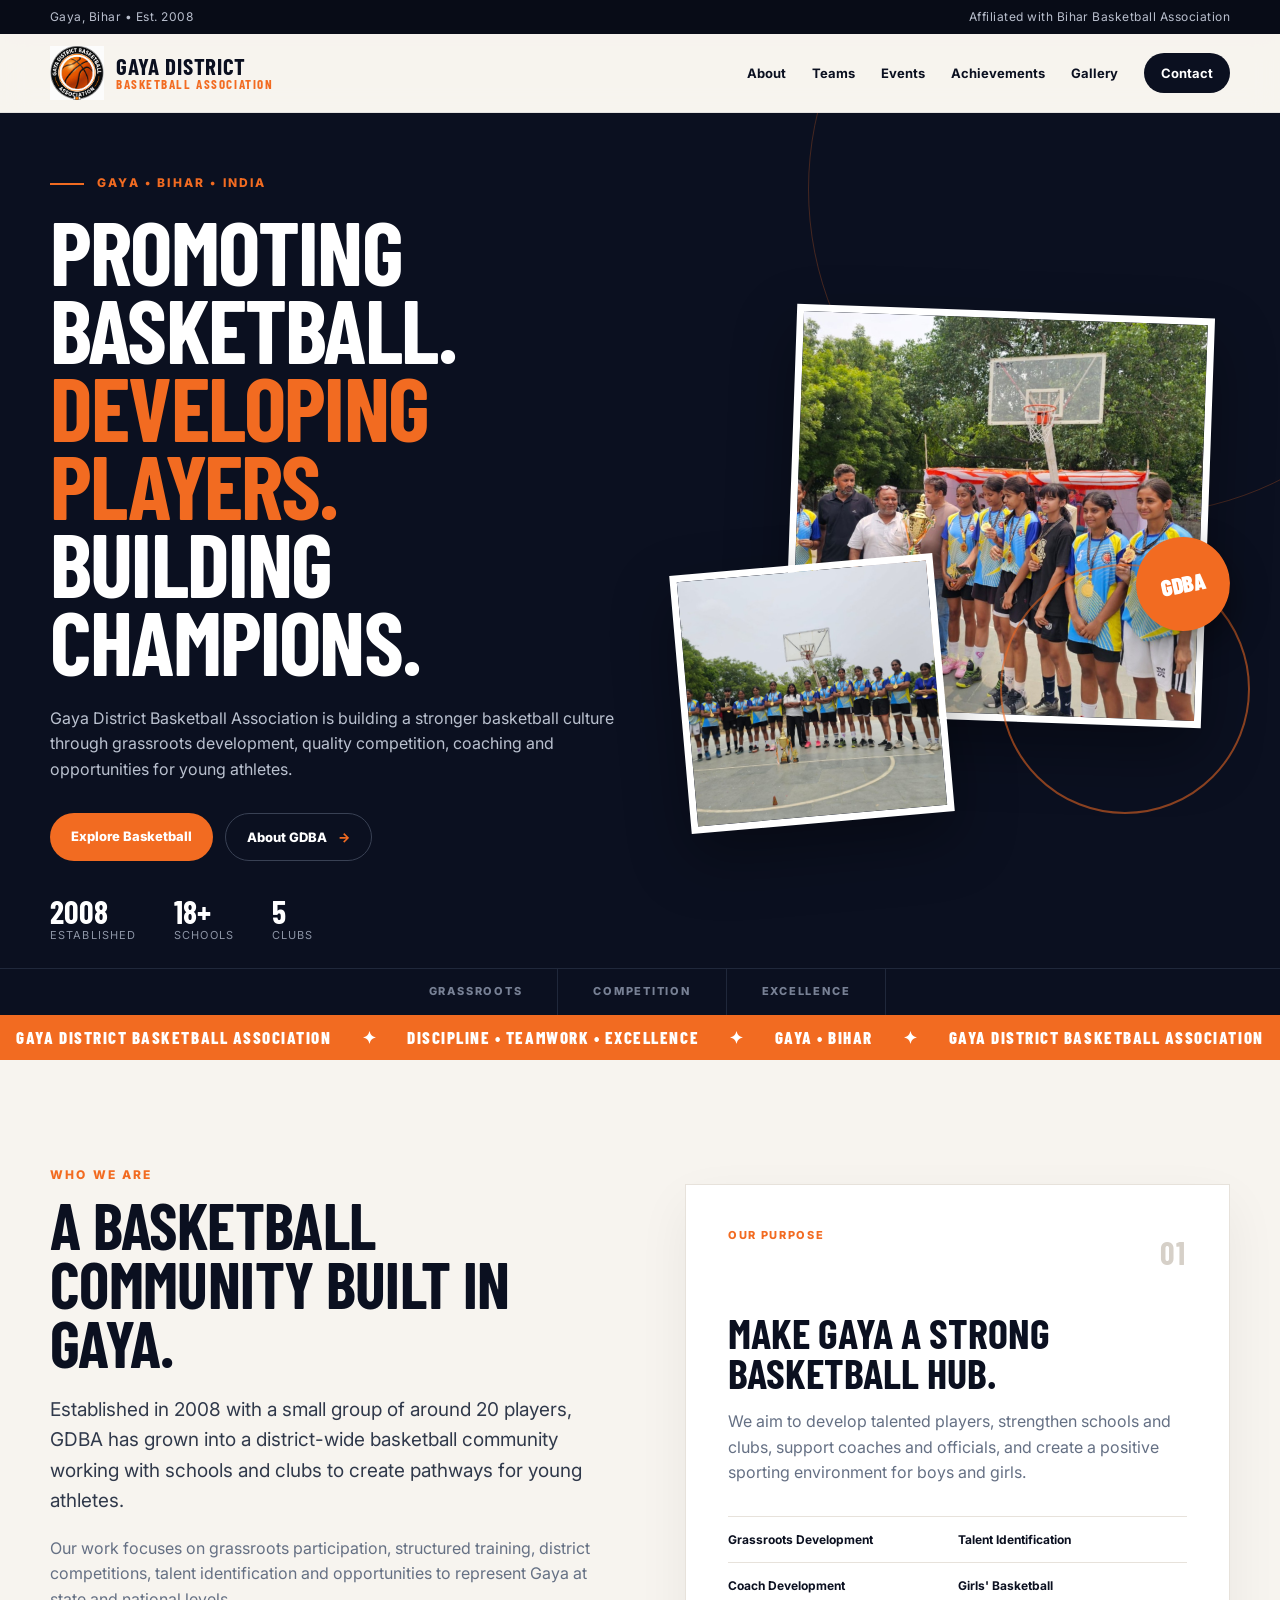
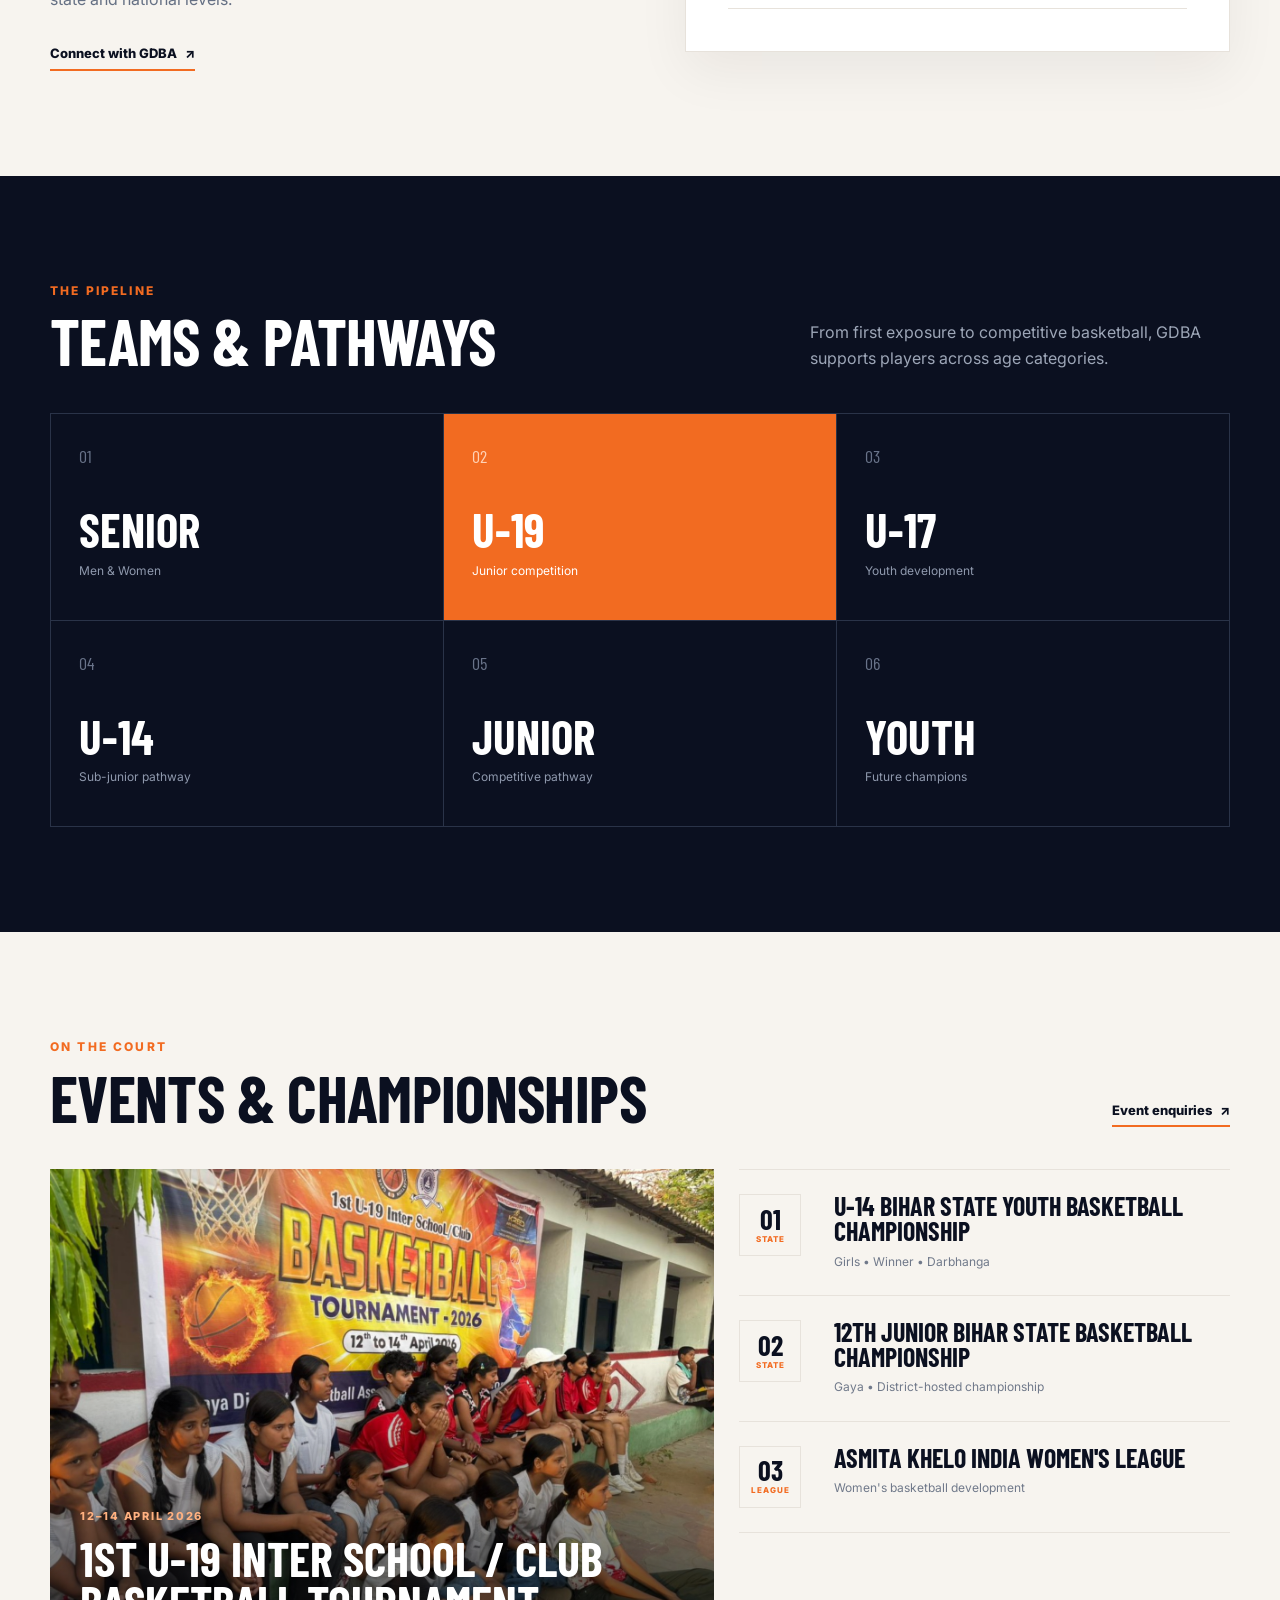
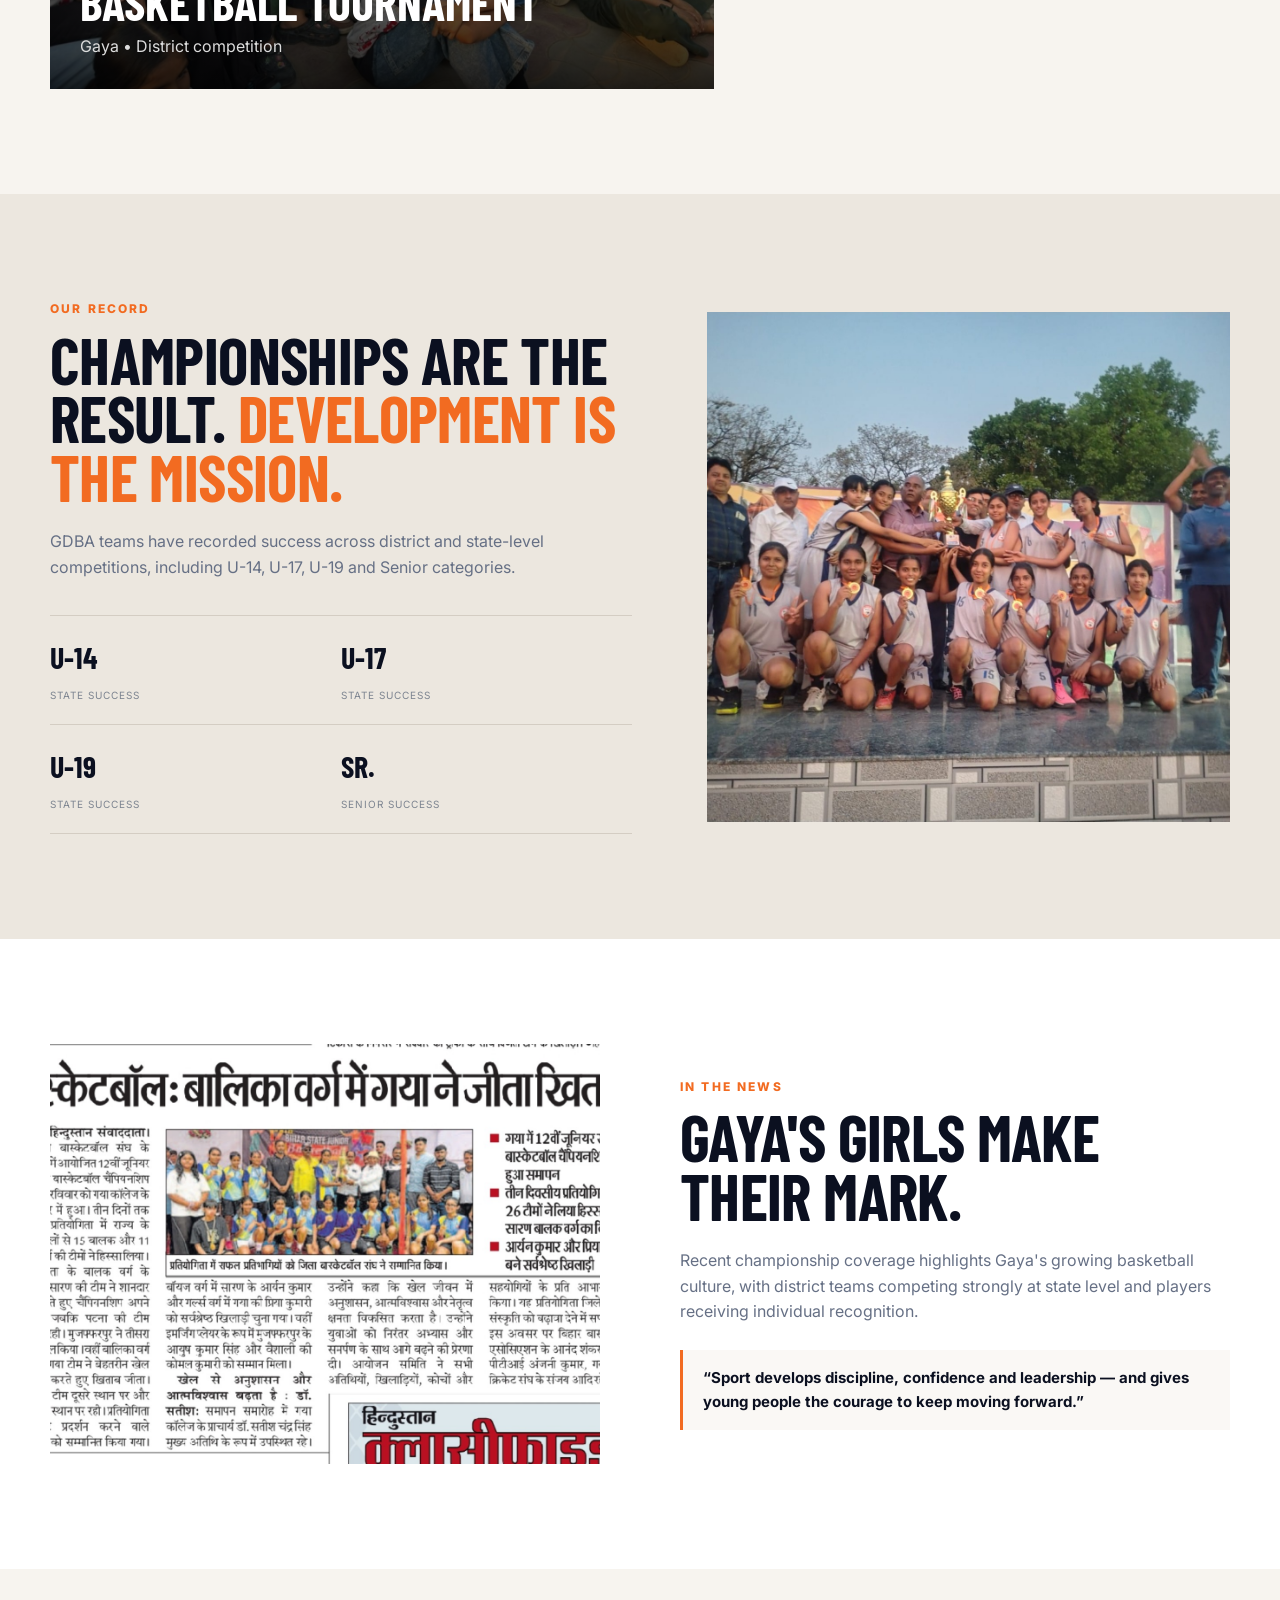
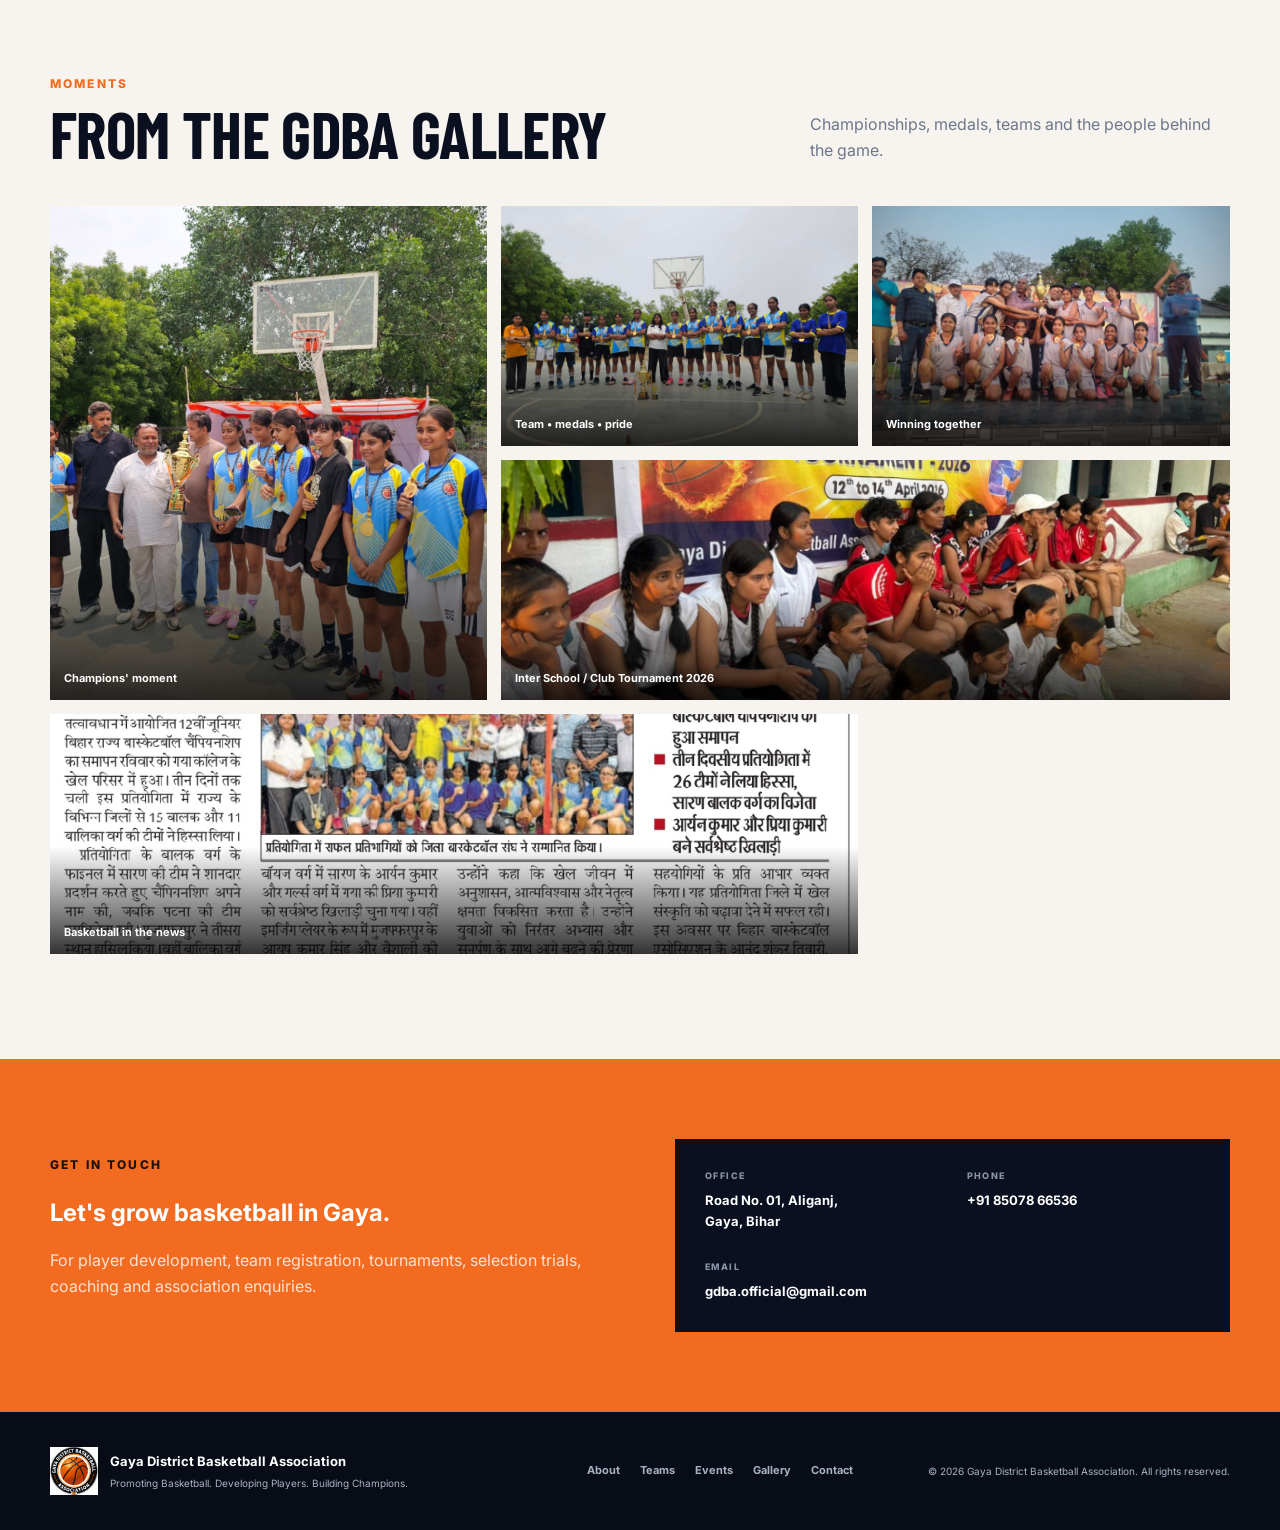
==== index.html @ 52a655be "Initial commit via Netlify [skip ci]" ====
<!doctype html>
<html lang="en">
<head>
  <meta charset="utf-8" />
  <meta name="viewport" content="width=device-width, initial-scale=1" />
  <meta name="description" content="Gaya District Basketball Association — promoting basketball, developing players and building champions in Gaya, Bihar." />
  <meta name="theme-color" content="#0b1020" />
  <title>Gaya District Basketball Association | GDBA</title>
  <link rel="preconnect" href="https://fonts.googleapis.com">
  <link rel="preconnect" href="https://fonts.gstatic.com" crossorigin>
  <link href="https://fonts.googleapis.com/css2?family=Barlow+Condensed:wght@500;600;700;800;900&family=Inter:wght@400;500;600;700;800&display=swap" rel="stylesheet">
  <link rel="stylesheet" href="styles.css" />
</head>
<body>
  <div class="topline">
    <div class="container topbar">
      <span>Gaya, Bihar • Est. 2008</span>
      <span>Affiliated with Bihar Basketball Association</span>
    </div>
  </div>

  <header class="site-header" id="home">
    <div class="container nav-wrap">
      <a class="brand" href="#home" aria-label="Gaya District Basketball Association home">
        <img src="assets/gdba-logo.png" alt="Gaya District Basketball Association logo" />
        <span>
          <strong>GAYA DISTRICT</strong>
          <b>BASKETBALL ASSOCIATION</b>
        </span>
      </a>
      <button class="menu-toggle" aria-label="Open menu" aria-expanded="false">☰</button>
      <nav class="nav" aria-label="Main navigation">
        <a href="#about">About</a>
        <a href="#teams">Teams</a>
        <a href="#events">Events</a>
        <a href="#achievements">Achievements</a>
        <a href="#gallery">Gallery</a>
        <a class="nav-cta" href="#contact">Contact</a>
      </nav>
    </div>
  </header>

  <main>
    <section class="hero">
      <div class="hero-grid container">
        <div class="hero-copy">
          <div class="eyebrow"><span></span> GAYA • BIHAR • INDIA</div>
          <h1>Promoting Basketball.<br><em>Developing Players.</em><br>Building Champions.</h1>
          <p>Gaya District Basketball Association is building a stronger basketball culture through grassroots development, quality competition, coaching and opportunities for young athletes.</p>
          <div class="hero-actions">
            <a class="btn btn-primary" href="#events">Explore Basketball</a>
            <a class="btn btn-ghost" href="#about">About GDBA <span>→</span></a>
          </div>
          <div class="hero-stats">
            <div><strong>2008</strong><span>Established</span></div>
            <div><strong>18+</strong><span>Schools</span></div>
            <div><strong>5</strong><span>Clubs</span></div>
          </div>
        </div>
        <div class="hero-visual">
          <div class="hero-photo main-photo">
            <img src="assets/champions-1.jpg" alt="Gaya basketball players celebrating with a championship trophy" />
          </div>
          <div class="hero-photo mini-photo">
            <img src="assets/champions-2.jpg" alt="Gaya girls basketball team with medals" />
          </div>
          <div class="ball-mark">GDBA</div>
          <div class="orange-ring"></div>
        </div>
      </div>
      <div class="hero-bottom"><span>GRASSROOTS</span><span>COMPETITION</span><span>EXCELLENCE</span></div>
    </section>

    <section class="ticker" aria-label="Association highlights">
      <div class="ticker-track"><span>GAYA DISTRICT BASKETBALL ASSOCIATION</span><i>✦</i><span>DISCIPLINE • TEAMWORK • EXCELLENCE</span><i>✦</i><span>GAYA • BIHAR</span><i>✦</i><span>GAYA DISTRICT BASKETBALL ASSOCIATION</span></div>
    </section>

    <section class="section about" id="about">
      <div class="container two-col">
        <div>
          <div class="section-kicker">WHO WE ARE</div>
          <h2>A basketball community built in Gaya.</h2>
          <p class="lead">Established in 2008 with a small group of around 20 players, GDBA has grown into a district-wide basketball community working with schools and clubs to create pathways for young athletes.</p>
          <p>Our work focuses on grassroots participation, structured training, district competitions, talent identification and opportunities to represent Gaya at state and national levels.</p>
          <a class="text-link" href="#contact">Connect with GDBA <span>↗</span></a>
        </div>
        <div class="mission-card">
          <div class="mission-top"><span>OUR PURPOSE</span><strong>01</strong></div>
          <h3>Make Gaya a strong basketball hub.</h3>
          <p>We aim to develop talented players, strengthen schools and clubs, support coaches and officials, and create a positive sporting environment for boys and girls.</p>
          <div class="purpose-list">
            <span>Grassroots Development</span><span>Talent Identification</span><span>Coach Development</span><span>Girls' Basketball</span>
          </div>
        </div>
      </div>
    </section>

    <section class="section dark-section" id="teams">
      <div class="container">
        <div class="section-head light">
          <div><div class="section-kicker">THE PIPELINE</div><h2>Teams & Pathways</h2></div>
          <p>From first exposure to competitive basketball, GDBA supports players across age categories.</p>
        </div>
        <div class="team-grid">
          <article class="team-card"><span>01</span><h3>Senior</h3><p>Men & Women</p></article>
          <article class="team-card featured"><span>02</span><h3>U-19</h3><p>Junior competition</p></article>
          <article class="team-card"><span>03</span><h3>U-17</h3><p>Youth development</p></article>
          <article class="team-card"><span>04</span><h3>U-14</h3><p>Sub-junior pathway</p></article>
          <article class="team-card"><span>05</span><h3>Junior</h3><p>Competitive pathway</p></article>
          <article class="team-card"><span>06</span><h3>Youth</h3><p>Future champions</p></article>
        </div>
      </div>
    </section>

    <section class="section events" id="events">
      <div class="container">
        <div class="section-head">
          <div><div class="section-kicker">ON THE COURT</div><h2>Events & Championships</h2></div>
          <a class="text-link" href="#contact">Event enquiries <span>↗</span></a>
        </div>
        <div class="event-grid">
          <article class="event-feature">
            <img src="assets/tournament-2026.jpg" alt="Players at the 1st U-19 Inter School/Club Basketball Tournament 2026" />
            <div class="event-overlay"><span>12–14 APRIL 2026</span><h3>1st U-19 Inter School / Club Basketball Tournament</h3><p>Gaya • District competition</p></div>
          </article>
          <div class="event-list">
            <article><div class="event-date"><b>01</b><small>STATE</small></div><div><h3>U-14 Bihar State Youth Basketball Championship</h3><p>Girls • Winner • Darbhanga</p></div></article>
            <article><div class="event-date"><b>02</b><small>STATE</small></div><div><h3>12th Junior Bihar State Basketball Championship</h3><p>Gaya • District-hosted championship</p></div></article>
            <article><div class="event-date"><b>03</b><small>LEAGUE</small></div><div><h3>Asmita Khelo India Women's League</h3><p>Women's basketball development</p></div></article>
          </div>
        </div>
      </div>
    </section>

    <section class="section achievements" id="achievements">
      <div class="container achievement-wrap">
        <div class="achievement-copy">
          <div class="section-kicker">OUR RECORD</div>
          <h2>Championships are the result. <em>Development is the mission.</em></h2>
          <p>GDBA teams have recorded success across district and state-level competitions, including U-14, U-17, U-19 and Senior categories.</p>
          <div class="achievement-numbers"><div><strong>U-14</strong><span>State success</span></div><div><strong>U-17</strong><span>State success</span></div><div><strong>U-19</strong><span>State success</span></div><div><strong>SR.</strong><span>Senior success</span></div></div>
        </div>
        <div class="achievement-image"><img src="assets/champions-3.jpg" alt="Gaya girls basketball champions holding a trophy" /></div>
      </div>
    </section>

    <section class="section news">
      <div class="container news-grid">
        <div class="news-photo"><img src="assets/newspaper.jpg" alt="Newspaper coverage of Gaya basketball championship" /></div>
        <div class="news-copy"><div class="section-kicker">IN THE NEWS</div><h2>Gaya's girls make their mark.</h2><p>Recent championship coverage highlights Gaya's growing basketball culture, with district teams competing strongly at state level and players receiving individual recognition.</p><div class="quote">“Sport develops discipline, confidence and leadership — and gives young people the courage to keep moving forward.”</div></div>
      </div>
    </section>

    <section class="section gallery" id="gallery">
      <div class="container">
        <div class="section-head"><div><div class="section-kicker">MOMENTS</div><h2>From the GDBA Gallery</h2></div><p>Championships, medals, teams and the people behind the game.</p></div>
        <div class="gallery-grid">
          <figure class="gallery-item tall"><img src="assets/champions-1.jpg" alt="Players celebrating with trophy" /><figcaption>Champions' moment</figcaption></figure>
          <figure class="gallery-item"><img src="assets/champions-2.jpg" alt="Girls team with medals on court" /><figcaption>Team • medals • pride</figcaption></figure>
          <figure class="gallery-item"><img src="assets/champions-3.jpg" alt="Basketball team on podium" /><figcaption>Winning together</figcaption></figure>
          <figure class="gallery-item wide"><img src="assets/tournament-2026.jpg" alt="Players watching at tournament venue" /><figcaption>Inter School / Club Tournament 2026</figcaption></figure>
          <figure class="gallery-item wide"><img src="assets/newspaper.jpg" alt="Newspaper championship coverage" /><figcaption>Basketball in the news</figcaption></figure>
        </div>
      </div>
    </section>

    <section class="contact" id="contact">
      <div class="container contact-wrap">
        <div><div class="section-kicker">GET IN TOUCH</div><h2>Let's grow basketball in Gaya.</h2><p>For player development, team registration, tournaments, selection trials, coaching and association enquiries.</p></div>
        <div class="contact-card">
          <div><span>OFFICE</span><strong>Road No. 01, Aliganj,<br>Gaya, Bihar</strong></div>
          <div><span>PHONE</span><strong><a href="tel:+918507866536">+91 85078 66536</a></strong></div>
          <div><span>EMAIL</span><strong><a href="mailto:gdba.official@gmail.com">gdba.official@gmail.com</a></strong></div>
        </div>
      </div>
    </section>
  </main>

  <footer class="footer">
    <div class="container footer-wrap">
      <div class="footer-brand"><img src="assets/gdba-logo.png" alt="GDBA logo"><div><strong>Gaya District Basketball Association</strong><span>Promoting Basketball. Developing Players. Building Champions.</span></div></div>
      <div class="footer-links"><a href="#about">About</a><a href="#teams">Teams</a><a href="#events">Events</a><a href="#gallery">Gallery</a><a href="#contact">Contact</a></div>
      <p>© <span id="year"></span> Gaya District Basketball Association. All rights reserved.</p>
    </div>
  </footer>

  <script src="script.js"></script>
</body>
</html>
---- styles.css ----
:root{--ink:#0b1020;--ink2:#151b2d;--orange:#f26b21;--orange2:#ff8a3d;--cream:#f7f4ef;--white:#fff;--muted:#667085;--line:#e7e2db;--max:1180px}
*{box-sizing:border-box}html{scroll-behavior:smooth}body{margin:0;background:var(--cream);color:var(--ink);font-family:Inter,system-ui,-apple-system,Segoe UI,sans-serif;line-height:1.6}img{display:block;width:100%;height:100%;object-fit:cover}a{color:inherit;text-decoration:none}.container{width:min(var(--max),calc(100% - 40px));margin:auto}.topline{background:#080c17;color:#b9bfcd;font-size:12px}.topbar{height:34px;display:flex;align-items:center;justify-content:space-between;letter-spacing:.04em}.site-header{position:sticky;top:0;z-index:20;background:rgba(247,244,239,.94);backdrop-filter:blur(14px);border-bottom:1px solid rgba(11,16,32,.08)}.nav-wrap{min-height:78px;display:flex;align-items:center;justify-content:space-between;gap:30px}.brand{display:flex;align-items:center;gap:12px}.brand img{width:54px;height:54px;object-fit:contain}.brand strong,.brand b{display:block;font-family:'Barlow Condensed',sans-serif;line-height:.95}.brand strong{font-size:23px;letter-spacing:.03em}.brand b{font-size:13px;letter-spacing:.12em;color:var(--orange)}.nav{display:flex;align-items:center;gap:26px;font-size:13px;font-weight:700}.nav a{transition:.2s}.nav a:hover{color:var(--orange)}.nav-cta{background:var(--ink);color:#fff!important;padding:10px 17px;border-radius:999px}.menu-toggle{display:none;border:0;background:none;font-size:28px}.hero{background:var(--ink);color:#fff;position:relative;overflow:hidden}.hero:before{content:"";position:absolute;width:650px;height:650px;border:1px solid rgba(242,107,33,.25);border-radius:50%;right:-180px;top:-250px}.hero-grid{min-height:650px;display:grid;grid-template-columns:1.03fr .97fr;align-items:center;gap:45px;padding-top:60px;padding-bottom:70px}.eyebrow,.section-kicker{font-size:12px;font-weight:800;letter-spacing:.18em;color:var(--orange);text-transform:uppercase}.eyebrow span{display:inline-block;width:34px;height:2px;background:var(--orange);vertical-align:middle;margin-right:8px}.hero h1{font-family:'Barlow Condensed',sans-serif;font-size:clamp(55px,7vw,94px);line-height:.87;text-transform:uppercase;letter-spacing:-.02em;margin:20px 0 26px;max-width:700px}.hero h1 em,.achievement-copy em{font-style:normal;color:var(--orange)}.hero-copy>p{color:#bac1cf;max-width:610px;font-size:16px}.hero-actions{display:flex;gap:12px;margin:30px 0 34px;flex-wrap:wrap}.btn{padding:13px 21px;border-radius:999px;font-weight:800;font-size:13px}.btn-primary{background:var(--orange);color:#fff}.btn-ghost{border:1px solid #394154;color:#fff}.btn-ghost span{margin-left:8px;color:var(--orange)}.hero-stats{display:flex;gap:38px}.hero-stats div{display:flex;flex-direction:column}.hero-stats strong{font-family:'Barlow Condensed';font-size:32px;line-height:1}.hero-stats span{font-size:11px;text-transform:uppercase;color:#8d95a6;letter-spacing:.1em}.hero-visual{height:540px;position:relative}.hero-photo{position:absolute;overflow:hidden;border:7px solid #fff;box-shadow:0 25px 60px rgba(0,0,0,.35)}.main-photo{width:76%;height:76%;right:4%;top:4%;transform:rotate(2deg)}.mini-photo{width:48%;height:48%;left:0;bottom:1%;transform:rotate(-5deg);z-index:3}.orange-ring{position:absolute;width:250px;height:250px;border:2px solid rgba(242,107,33,.55);border-radius:50%;right:-20px;bottom:15px}.ball-mark{position:absolute;right:0;top:46%;z-index:4;width:94px;height:94px;border-radius:50%;background:var(--orange);display:grid;place-items:center;font-family:'Barlow Condensed';font-weight:900;font-size:23px;box-shadow:0 15px 35px rgba(0,0,0,.4);transform:rotate(-12deg)}.hero-bottom{display:flex;justify-content:center;gap:0;position:absolute;bottom:0;left:0;right:0;border-top:1px solid #20283b;color:#788195;font-size:11px;font-weight:800;letter-spacing:.16em}.hero-bottom span{padding:14px 35px;border-right:1px solid #20283b}.ticker{overflow:hidden;background:var(--orange);color:#fff;font-family:'Barlow Condensed';font-size:17px;font-weight:800;letter-spacing:.09em;white-space:nowrap}.ticker-track{display:flex;justify-content:center;gap:30px;padding:9px}.ticker i{font-style:normal}.section{padding:105px 0}.two-col{display:grid;grid-template-columns:1fr 1fr;gap:90px;align-items:center}.section h2{font-family:'Barlow Condensed';font-size:clamp(45px,5vw,70px);line-height:.92;text-transform:uppercase;margin:12px 0 22px;letter-spacing:-.01em}.lead{font-size:19px;color:#30394b}.about p:not(.lead){color:#657084}.text-link{font-weight:800;font-size:13px;border-bottom:2px solid var(--orange);display:inline-flex;gap:8px;padding-bottom:5px;margin-top:15px}.mission-card{background:#fff;border:1px solid var(--line);padding:42px;box-shadow:0 20px 50px rgba(28,23,15,.06)}.mission-top{display:flex;justify-content:space-between;color:var(--orange);font-size:11px;font-weight:800;letter-spacing:.15em}.mission-top strong{font-family:'Barlow Condensed';font-size:32px;color:#d6d0c8}.mission-card h3{font-family:'Barlow Condensed';font-size:42px;line-height:.95;text-transform:uppercase;margin:35px 0 15px}.purpose-list{display:grid;grid-template-columns:1fr 1fr;border-top:1px solid var(--line);margin-top:30px}.purpose-list span{padding:13px 0;border-bottom:1px solid var(--line);font-size:12px;font-weight:700}.dark-section{background:var(--ink);color:#fff}.section-head{display:flex;justify-content:space-between;align-items:end;gap:30px;margin-bottom:42px}.section-head p{max-width:420px;color:#6d778a;margin:0}.section-head.light p{color:#9da6b7}.section-head h2{margin-bottom:0}.team-grid{display:grid;grid-template-columns:repeat(3,1fr);border-top:1px solid #2a3348;border-left:1px solid #2a3348}.team-card{min-height:190px;padding:28px;border-right:1px solid #2a3348;border-bottom:1px solid #2a3348;transition:.25s}.team-card:hover,.team-card.featured{background:var(--orange)}.team-card span{font-family:'Barlow Condensed';color:#697389;font-size:18px}.team-card:hover span,.team-card.featured span{color:#ffd2b6}.team-card h3{font-family:'Barlow Condensed';font-size:47px;text-transform:uppercase;margin:40px 0 0;line-height:.8}.team-card p{color:#8f99ad;font-size:12px}.team-card:hover p,.team-card.featured p{color:#fff}.event-grid{display:grid;grid-template-columns:1.15fr .85fr;gap:25px}.event-feature{height:520px;position:relative;overflow:hidden}.event-feature:after{content:"";position:absolute;inset:35% 0 0;background:linear-gradient(transparent,rgba(0,0,0,.85))}.event-overlay{position:absolute;z-index:2;bottom:30px;left:30px;color:#fff;max-width:650px}.event-overlay span{font-size:11px;font-weight:800;color:#ffb180;letter-spacing:.16em}.event-overlay h3{font-family:'Barlow Condensed';font-size:48px;line-height:.9;text-transform:uppercase;margin:10px 0}.event-overlay p{margin:0;color:#ddd}.event-list{border-top:1px solid var(--line)}.event-list article{display:grid;grid-template-columns:75px 1fr;gap:20px;padding:24px 0;border-bottom:1px solid var(--line)}.event-date{width:62px;height:62px;border:1px solid var(--line);display:flex;flex-direction:column;align-items:center;justify-content:center}.event-date b{font-family:'Barlow Condensed';font-size:28px;line-height:1}.event-date small{font-size:8px;color:var(--orange);font-weight:800;letter-spacing:.12em}.event-list h3{font-family:'Barlow Condensed';font-size:26px;text-transform:uppercase;line-height:.95;margin:0 0 8px}.event-list p{font-size:12px;color:#70798a;margin:0}.achievements{background:#ece7df}.achievement-wrap{display:grid;grid-template-columns:1fr .9fr;gap:75px;align-items:center}.achievement-image{height:510px;overflow:hidden}.achievement-copy h2{font-size:clamp(48px,5vw,72px)}.achievement-copy>p{color:#667085;max-width:560px}.achievement-numbers{display:grid;grid-template-columns:1fr 1fr;margin-top:35px;border-top:1px solid #d4cdc3}.achievement-numbers div{padding:17px 10px 17px 0;border-bottom:1px solid #d4cdc3}.achievement-numbers strong{display:block;font-family:'Barlow Condensed';font-size:30px}.achievement-numbers span{font-size:10px;text-transform:uppercase;color:#7c8490;letter-spacing:.1em}.news{background:#fff}.news-grid{display:grid;grid-template-columns:1fr 1fr;gap:80px;align-items:center}.news-photo{height:420px;overflow:hidden}.news-copy h2{max-width:520px}.news-copy>p{color:#667085}.quote{border-left:3px solid var(--orange);padding:16px 20px;background:#faf8f5;font-weight:700;font-size:15px;margin-top:25px}.gallery-grid{display:grid;grid-template-columns:1.1fr .9fr .9fr;grid-auto-rows:240px;gap:14px}.gallery-item{margin:0;position:relative;overflow:hidden;background:#111}.gallery-item:after{content:"";position:absolute;inset:55% 0 0;background:linear-gradient(transparent,rgba(0,0,0,.8))}.gallery-item img{transition:.5s}.gallery-item:hover img{transform:scale(1.04)}.gallery-item figcaption{position:absolute;z-index:2;bottom:12px;left:14px;color:#fff;font-size:11px;font-weight:700}.gallery-item.tall{grid-row:span 2}.gallery-item.wide{grid-column:span 2}.contact{background:var(--orange);color:#fff;padding:80px 0}.contact .section-kicker{color:#1a1110}.contact h2{margin-bottom:15px}.contact p{max-width:540px;color:#ffe2d2}.contact-wrap{display:grid;grid-template-columns:1fr 1fr;gap:70px;align-items:center}.contact-card{background:#0b1020;padding:30px;display:grid;grid-template-columns:1fr 1fr;gap:28px}.contact-card div{display:flex;flex-direction:column}.contact-card span{font-size:9px;color:#8993a8;letter-spacing:.16em;font-weight:800}.contact-card strong{font-size:13px;margin-top:7px}.contact-card a:hover{color:var(--orange)}.footer{background:#080c17;color:#aab1bf;padding:35px 0}.footer-wrap{display:grid;grid-template-columns:1.3fr 1fr auto;align-items:center;gap:30px}.footer-brand{display:flex;align-items:center;gap:12px}.footer-brand img{width:48px;height:48px;object-fit:contain}.footer-brand strong,.footer-brand span{display:block}.footer-brand strong{color:#fff;font-size:13px}.footer-brand span{font-size:10px;margin-top:3px}.footer-links{display:flex;gap:20px;justify-content:center;font-size:11px;font-weight:700}.footer-links a:hover{color:var(--orange)}.footer p{font-size:10px;margin:0;text-align:right}@media(max-width:900px){.nav{display:none;position:absolute;top:78px;left:0;right:0;background:var(--cream);padding:18px 20px;border-bottom:1px solid var(--line);flex-direction:column;align-items:stretch}.nav.open{display:flex}.menu-toggle{display:block}.hero-grid,.two-col,.achievement-wrap,.news-grid,.contact-wrap{grid-template-columns:1fr}.hero-grid{padding-top:45px}.hero-visual{height:470px}.hero-bottom{display:none}.event-grid{grid-template-columns:1fr}.team-grid{grid-template-columns:1fr 1fr}.gallery-grid{grid-template-columns:1fr 1fr}.gallery-item.tall{grid-row:span 1}.gallery-item.wide{grid-column:span 2}.footer-wrap{grid-template-columns:1fr}.footer-links{justify-content:flex-start;flex-wrap:wrap}.footer p{text-align:left}.section{padding:80px 0}.two-col,.achievement-wrap,.news-grid,.contact-wrap{gap:45px}.contact-card{grid-template-columns:1fr}}
@media(max-width:560px){.container{width:min(var(--max),calc(100% - 28px))}.topbar{font-size:9px}.topbar span:last-child{display:none}.brand strong{font-size:18px}.brand b{font-size:9px}.brand img{width:46px;height:46px}.hero h1{font-size:58px}.hero-visual{height:380px}.main-photo{width:78%;height:72%}.mini-photo{width:54%;height:48%}.hero-stats{gap:22px}.hero-stats strong{font-size:27px}.section-head{align-items:start;flex-direction:column}.team-grid{grid-template-columns:1fr}.event-feature{height:430px}.event-overlay h3{font-size:38px}.gallery-grid{display:grid;grid-template-columns:1fr;grid-auto-rows:250px}.gallery-item.wide{grid-column:auto}.gallery-item.tall{grid-row:auto}.mission-card{padding:28px}.mission-card h3{font-size:36px}.hero-bottom{display:none}}
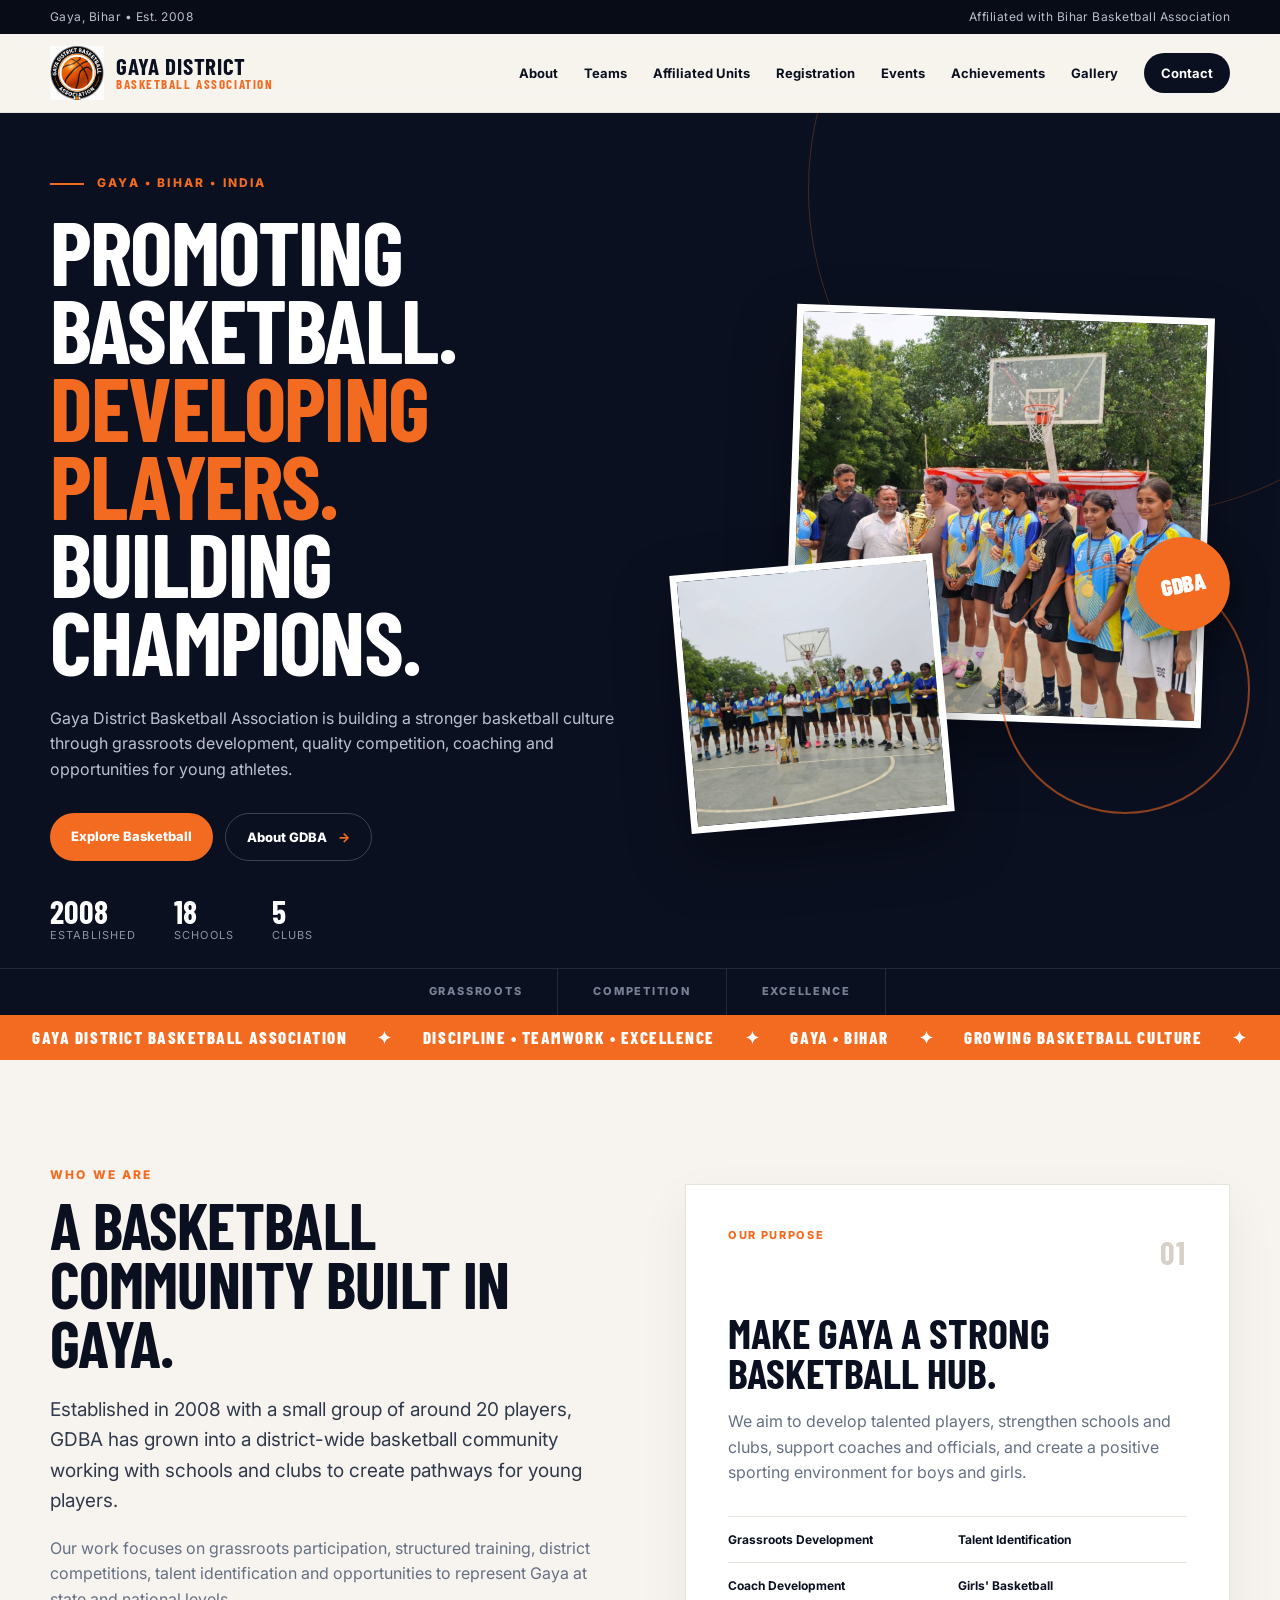
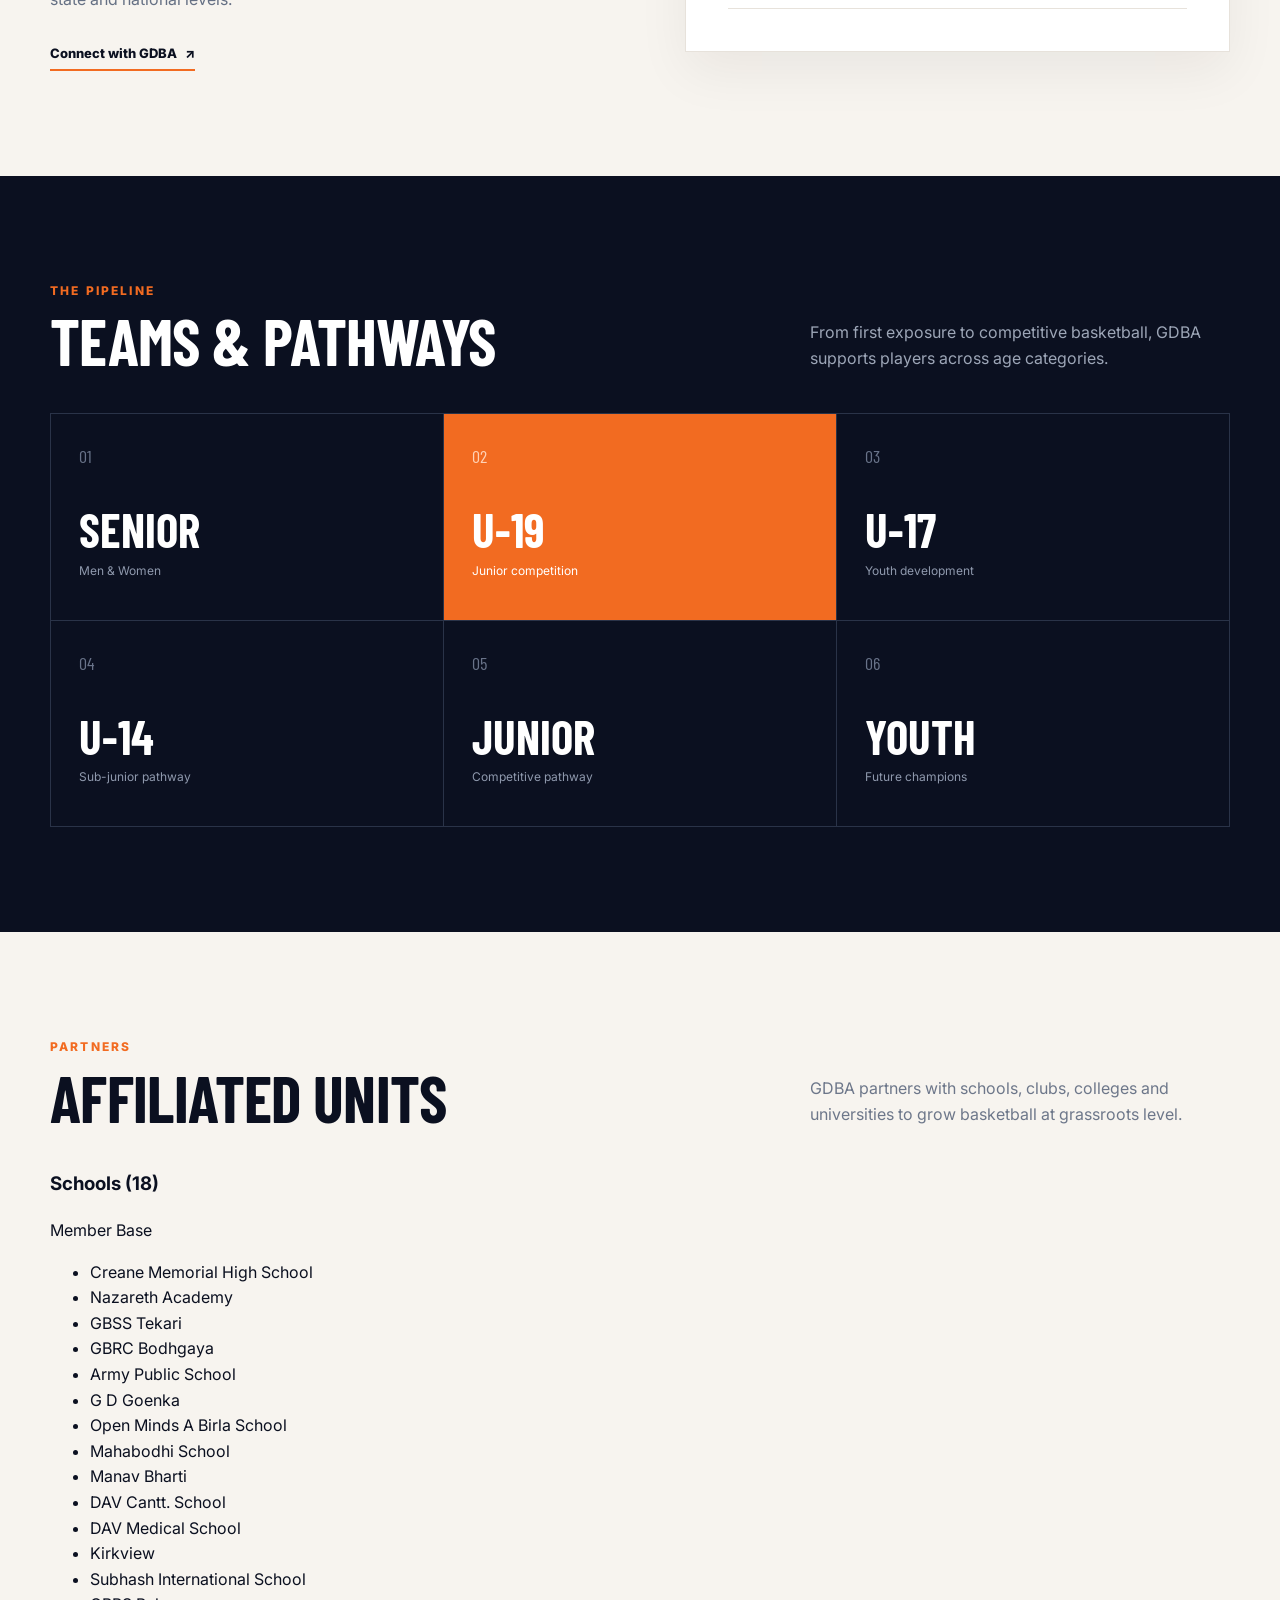
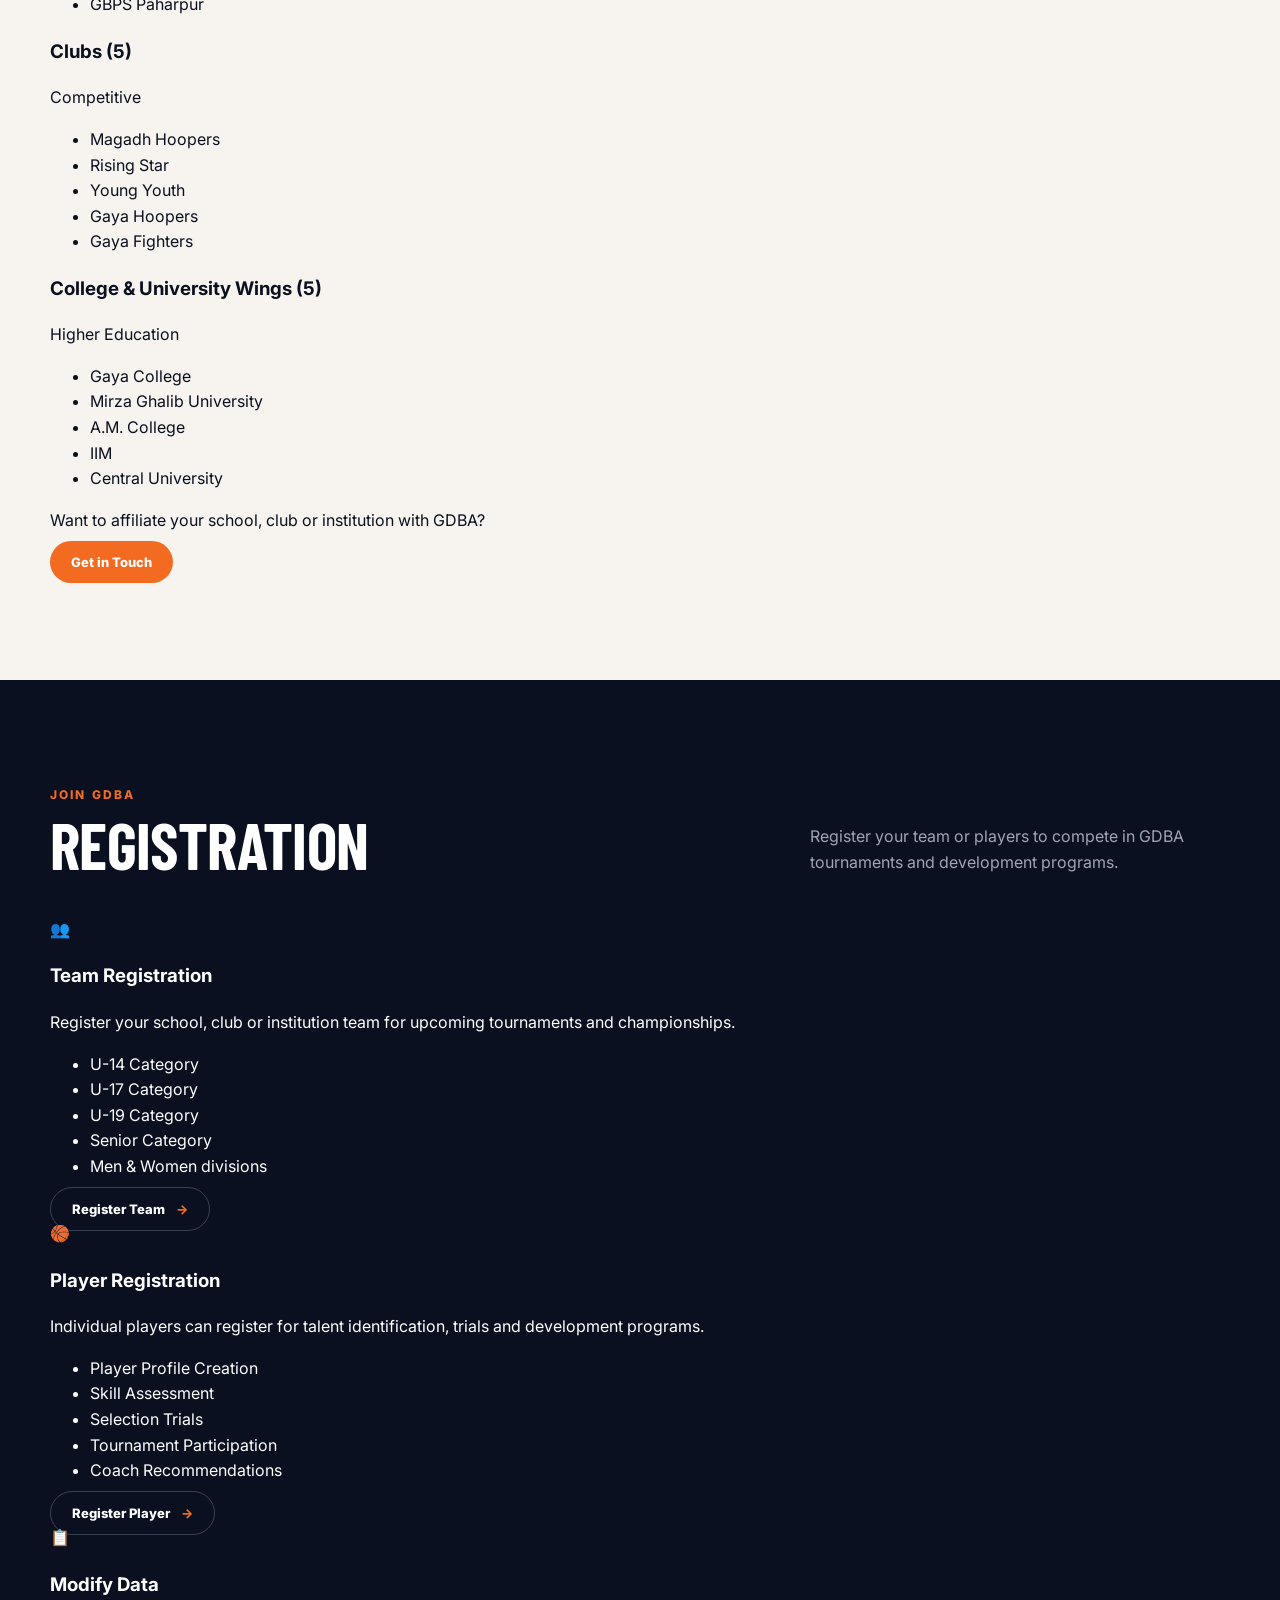
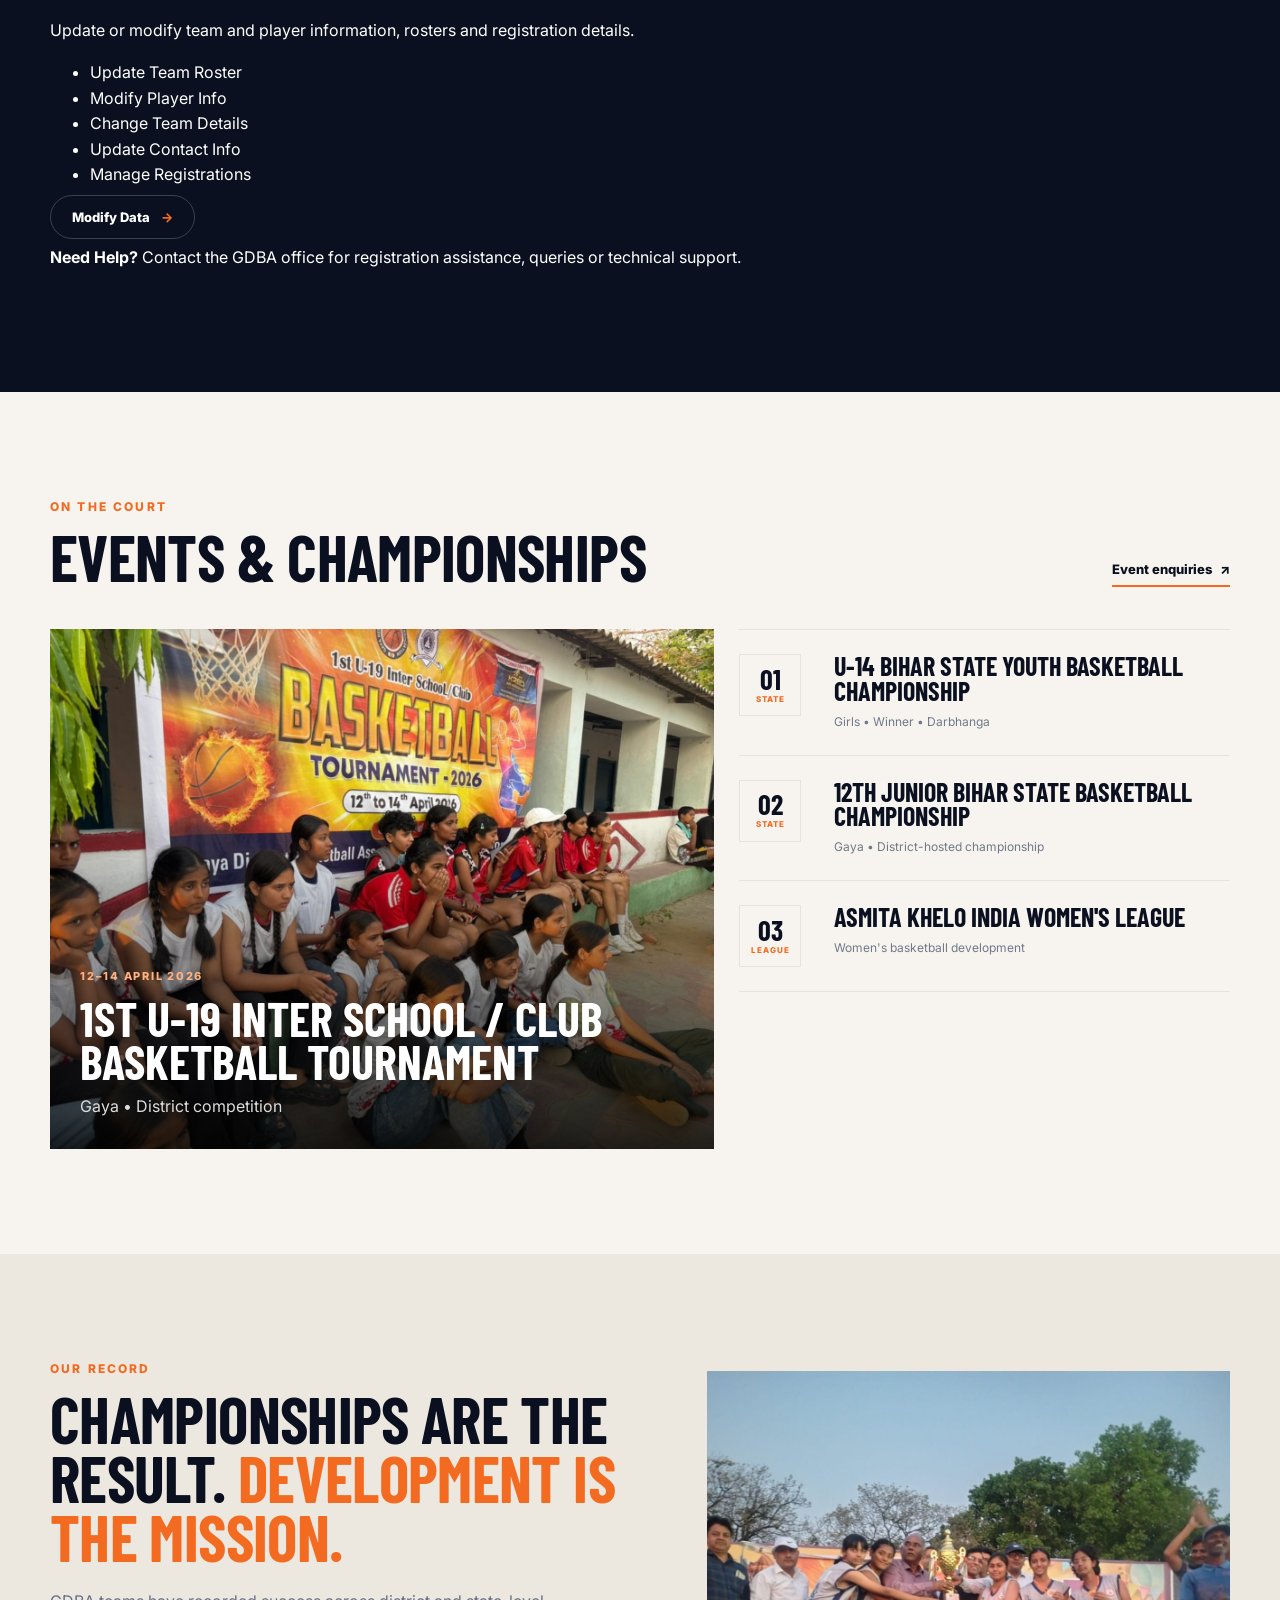
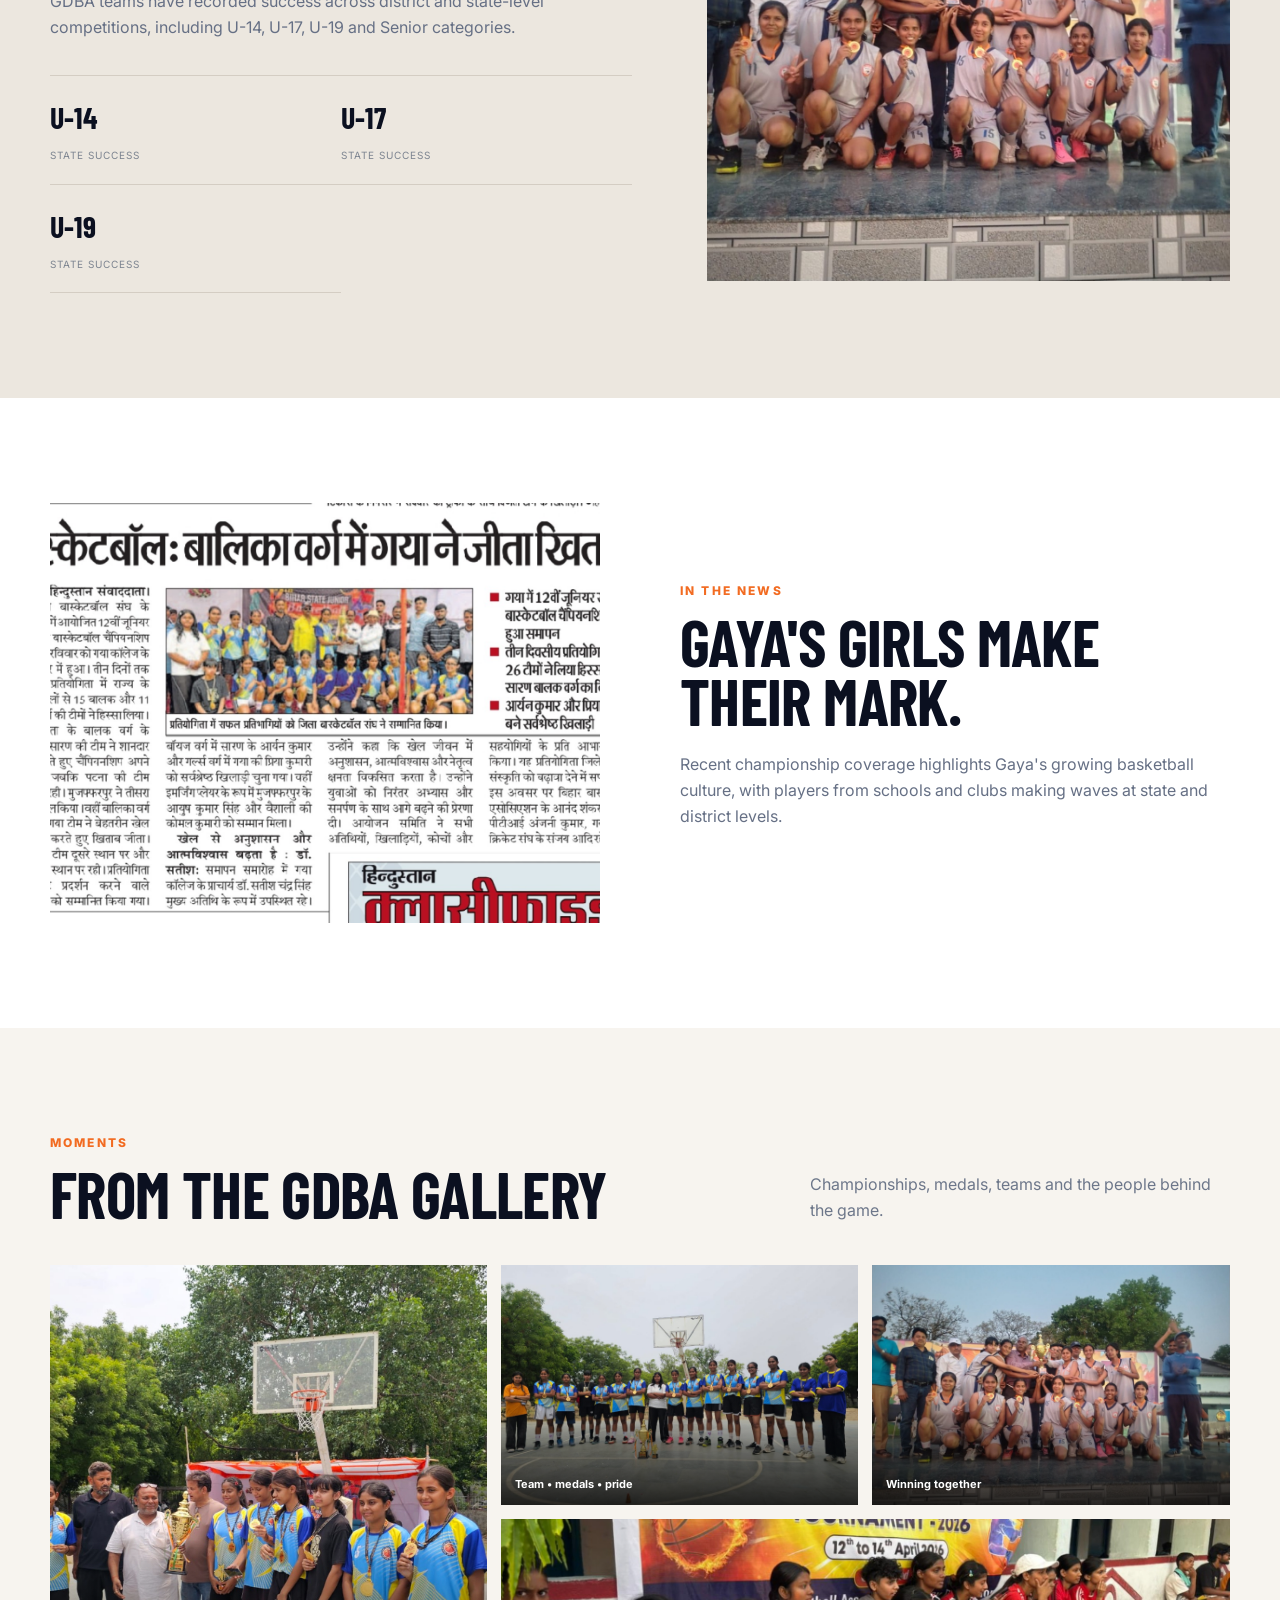
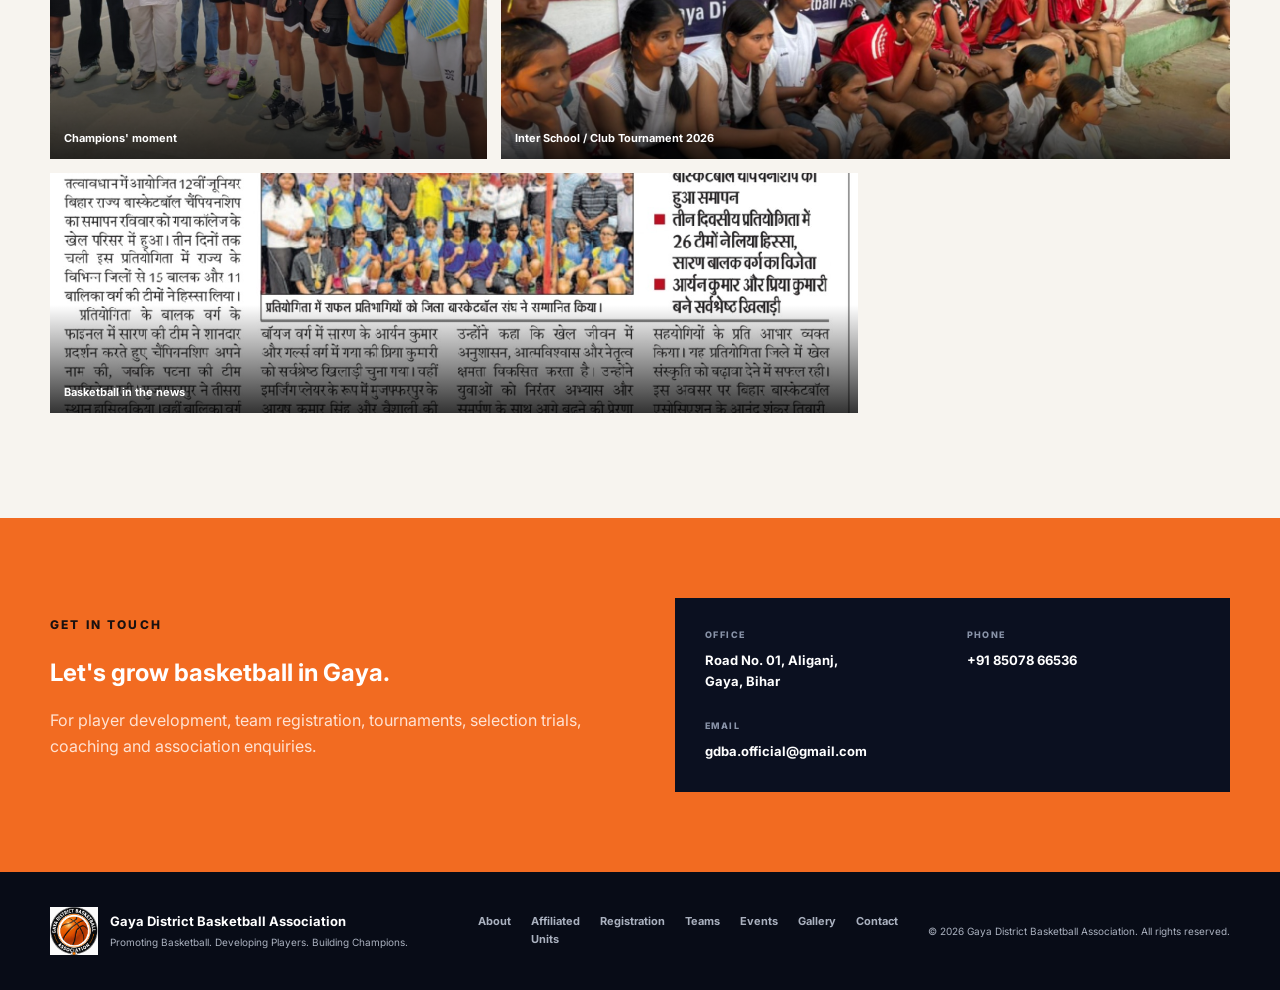
==== commit 6d2036fa: "Add Affiliated Units and Registration sections with all schools, clubs, and colleges" ====
--- a/index.html
+++ b/index.html
@@ -32,6 +32,8 @@
       <nav class="nav" aria-label="Main navigation">
         <a href="#about">About</a>
         <a href="#teams">Teams</a>
+        <a href="#affiliated">Affiliated Units</a>
+        <a href="#registration">Registration</a>
         <a href="#events">Events</a>
         <a href="#achievements">Achievements</a>
         <a href="#gallery">Gallery</a>
@@ -53,7 +55,7 @@
           </div>
           <div class="hero-stats">
             <div><strong>2008</strong><span>Established</span></div>
-            <div><strong>18+</strong><span>Schools</span></div>
+            <div><strong>18</strong><span>Schools</span></div>
             <div><strong>5</strong><span>Clubs</span></div>
           </div>
         </div>
@@ -72,7 +74,7 @@
     </section>
 
     <section class="ticker" aria-label="Association highlights">
-      <div class="ticker-track"><span>GAYA DISTRICT BASKETBALL ASSOCIATION</span><i>✦</i><span>DISCIPLINE • TEAMWORK • EXCELLENCE</span><i>✦</i><span>GAYA • BIHAR</span><i>✦</i><span>GAYA DISTRICT BASKETBALL ASSOCIATION</span></div>
+      <div class="ticker-track"><span>GAYA DISTRICT BASKETBALL ASSOCIATION</span><i>✦</i><span>DISCIPLINE • TEAMWORK • EXCELLENCE</span><i>✦</i><span>GAYA • BIHAR</span><i>✦</i><span>GROWING BASKETBALL CULTURE</span><i>✦</i></div>
     </section>
 
     <section class="section about" id="about">
@@ -80,7 +82,7 @@
         <div>
           <div class="section-kicker">WHO WE ARE</div>
           <h2>A basketball community built in Gaya.</h2>
-          <p class="lead">Established in 2008 with a small group of around 20 players, GDBA has grown into a district-wide basketball community working with schools and clubs to create pathways for young athletes.</p>
+          <p class="lead">Established in 2008 with a small group of around 20 players, GDBA has grown into a district-wide basketball community working with schools and clubs to create pathways for young players.</p>
           <p>Our work focuses on grassroots participation, structured training, district competitions, talent identification and opportunities to represent Gaya at state and national levels.</p>
           <a class="text-link" href="#contact">Connect with GDBA <span>↗</span></a>
         </div>
@@ -108,6 +110,141 @@
           <article class="team-card"><span>04</span><h3>U-14</h3><p>Sub-junior pathway</p></article>
           <article class="team-card"><span>05</span><h3>Junior</h3><p>Competitive pathway</p></article>
           <article class="team-card"><span>06</span><h3>Youth</h3><p>Future champions</p></article>
+        </div>
+      </div>
+    </section>
+
+    <!-- AFFILIATED UNITS SECTION -->
+    <section class="section affiliated" id="affiliated">
+      <div class="container">
+        <div class="section-head">
+          <div><div class="section-kicker">PARTNERS</div><h2>Affiliated Units</h2></div>
+          <p>GDBA partners with schools, clubs, colleges and universities to grow basketball at grassroots level.</p>
+        </div>
+        
+        <div class="affiliated-grid">
+          <!-- Schools -->
+          <div class="affiliated-card">
+            <div class="affiliated-header">
+              <h3>Schools (18)</h3>
+              <span class="card-badge">Member Base</span>
+            </div>
+            <ul class="affiliated-list">
+              <li>Creane Memorial High School</li>
+              <li>Nazareth Academy</li>
+              <li>GBSS Tekari</li>
+              <li>GBRC Bodhgaya</li>
+              <li>Army Public School</li>
+              <li>G D Goenka</li>
+              <li>Open Minds A Birla School</li>
+              <li>Mahabodhi School</li>
+              <li>Manav Bharti</li>
+              <li>DAV Cantt. School</li>
+              <li>DAV Medical School</li>
+              <li>Kirkview</li>
+              <li>Subhash International School</li>
+              <li>GBPS Paharpur</li>
+            </ul>
+          </div>
+
+          <!-- Clubs -->
+          <div class="affiliated-card">
+            <div class="affiliated-header">
+              <h3>Clubs (5)</h3>
+              <span class="card-badge">Competitive</span>
+            </div>
+            <ul class="affiliated-list">
+              <li>Magadh Hoopers</li>
+              <li>Rising Star</li>
+              <li>Young Youth</li>
+              <li>Gaya Hoopers</li>
+              <li>Gaya Fighters</li>
+            </ul>
+          </div>
+
+          <!-- Colleges & Universities -->
+          <div class="affiliated-card">
+            <div class="affiliated-header">
+              <h3>College & University Wings (5)</h3>
+              <span class="card-badge">Higher Education</span>
+            </div>
+            <ul class="affiliated-list">
+              <li>Gaya College</li>
+              <li>Mirza Ghalib University</li>
+              <li>A.M. College</li>
+              <li>IIM</li>
+              <li>Central University</li>
+            </ul>
+          </div>
+        </div>
+
+        <div class="affiliated-cta">
+          <p>Want to affiliate your school, club or institution with GDBA?</p>
+          <a class="btn btn-primary" href="#contact">Get in Touch</a>
+        </div>
+      </div>
+    </section>
+
+    <!-- REGISTRATION SECTION -->
+    <section class="section dark-section" id="registration">
+      <div class="container">
+        <div class="section-head light">
+          <div><div class="section-kicker">JOIN GDBA</div><h2>Registration</h2></div>
+          <p>Register your team or players to compete in GDBA tournaments and development programs.</p>
+        </div>
+
+        <div class="registration-grid">
+          <article class="registration-card">
+            <span class="reg-icon">👥</span>
+            <h3>Team Registration</h3>
+            <p>Register your school, club or institution team for upcoming tournaments and championships.</p>
+            <div class="reg-details">
+              <ul>
+                <li>U-14 Category</li>
+                <li>U-17 Category</li>
+                <li>U-19 Category</li>
+                <li>Senior Category</li>
+                <li>Men & Women divisions</li>
+              </ul>
+            </div>
+            <a class="btn btn-ghost" href="#contact">Register Team <span>→</span></a>
+          </article>
+
+          <article class="registration-card">
+            <span class="reg-icon">🏀</span>
+            <h3>Player Registration</h3>
+            <p>Individual players can register for talent identification, trials and development programs.</p>
+            <div class="reg-details">
+              <ul>
+                <li>Player Profile Creation</li>
+                <li>Skill Assessment</li>
+                <li>Selection Trials</li>
+                <li>Tournament Participation</li>
+                <li>Coach Recommendations</li>
+              </ul>
+            </div>
+            <a class="btn btn-ghost" href="#contact">Register Player <span>→</span></a>
+          </article>
+
+          <article class="registration-card">
+            <span class="reg-icon">📋</span>
+            <h3>Modify Data</h3>
+            <p>Update or modify team and player information, rosters and registration details.</p>
+            <div class="reg-details">
+              <ul>
+                <li>Update Team Roster</li>
+                <li>Modify Player Info</li>
+                <li>Change Team Details</li>
+                <li>Update Contact Info</li>
+                <li>Manage Registrations</li>
+              </ul>
+            </div>
+            <a class="btn btn-ghost" href="#contact">Modify Data <span>→</span></a>
+          </article>
+        </div>
+
+        <div class="registration-note">
+          <p><strong>Need Help?</strong> Contact the GDBA office for registration assistance, queries or technical support.</p>
         </div>
       </div>
     </section>
@@ -138,7 +275,7 @@
           <div class="section-kicker">OUR RECORD</div>
           <h2>Championships are the result. <em>Development is the mission.</em></h2>
           <p>GDBA teams have recorded success across district and state-level competitions, including U-14, U-17, U-19 and Senior categories.</p>
-          <div class="achievement-numbers"><div><strong>U-14</strong><span>State success</span></div><div><strong>U-17</strong><span>State success</span></div><div><strong>U-19</strong><span>State success</span></div><div><strong>SR.</strong><span>Senior success</span></div></div>
+          <div class="achievement-numbers"><div><strong>U-14</strong><span>State success</span></div><div><strong>U-17</strong><span>State success</span></div><div><strong>U-19</strong><span>State success</span></div></div>
         </div>
         <div class="achievement-image"><img src="assets/champions-3.jpg" alt="Gaya girls basketball champions holding a trophy" /></div>
       </div>
@@ -147,7 +284,7 @@
     <section class="section news">
       <div class="container news-grid">
         <div class="news-photo"><img src="assets/newspaper.jpg" alt="Newspaper coverage of Gaya basketball championship" /></div>
-        <div class="news-copy"><div class="section-kicker">IN THE NEWS</div><h2>Gaya's girls make their mark.</h2><p>Recent championship coverage highlights Gaya's growing basketball culture, with district teams competing strongly at state level and players receiving individual recognition.</p><div class="quote">“Sport develops discipline, confidence and leadership — and gives young people the courage to keep moving forward.”</div></div>
+        <div class="news-copy"><div class="section-kicker">IN THE NEWS</div><h2>Gaya's girls make their mark.</h2><p>Recent championship coverage highlights Gaya's growing basketball culture, with players from schools and clubs making waves at state and district levels.</p></div>
       </div>
     </section>
 
@@ -179,7 +316,7 @@
   <footer class="footer">
     <div class="container footer-wrap">
       <div class="footer-brand"><img src="assets/gdba-logo.png" alt="GDBA logo"><div><strong>Gaya District Basketball Association</strong><span>Promoting Basketball. Developing Players. Building Champions.</span></div></div>
-      <div class="footer-links"><a href="#about">About</a><a href="#teams">Teams</a><a href="#events">Events</a><a href="#gallery">Gallery</a><a href="#contact">Contact</a></div>
+      <div class="footer-links"><a href="#about">About</a><a href="#affiliated">Affiliated Units</a><a href="#registration">Registration</a><a href="#teams">Teams</a><a href="#events">Events</a><a href="#gallery">Gallery</a><a href="#contact">Contact</a></div>
       <p>© <span id="year"></span> Gaya District Basketball Association. All rights reserved.</p>
     </div>
   </footer>
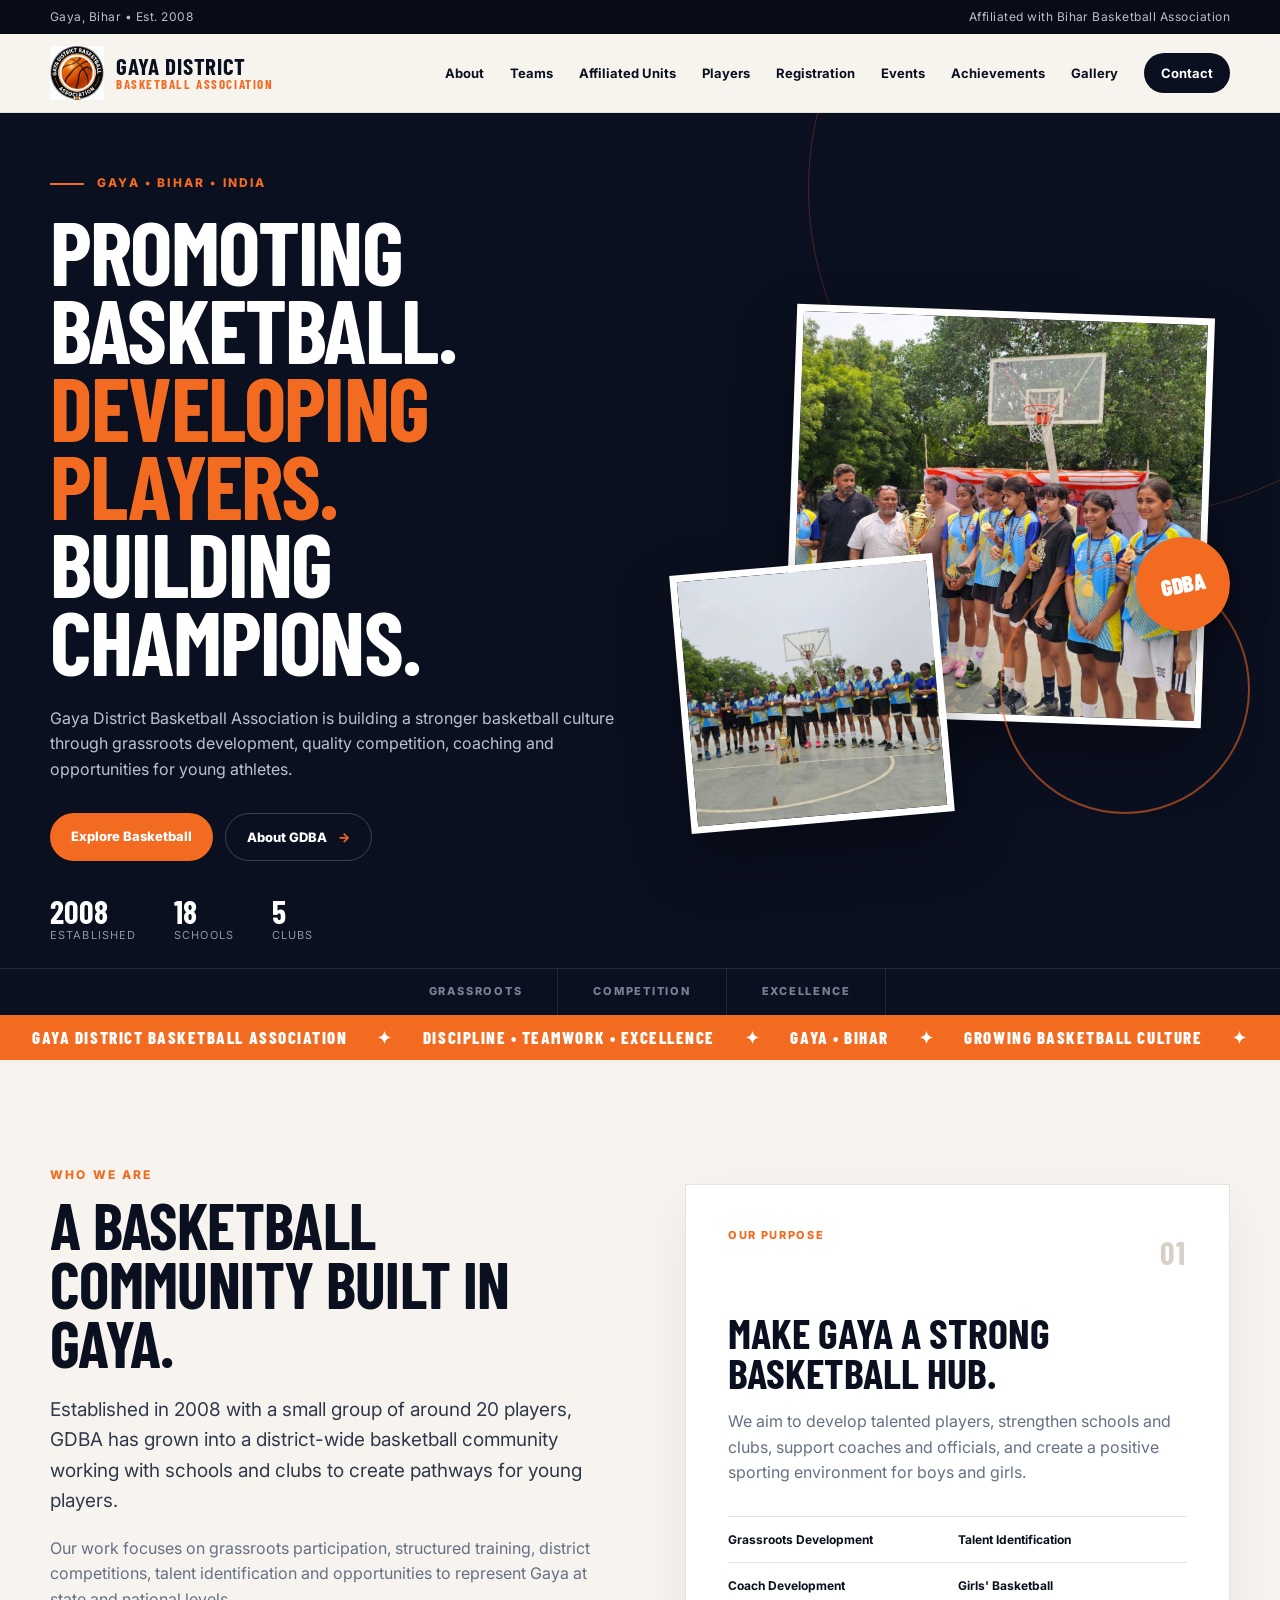
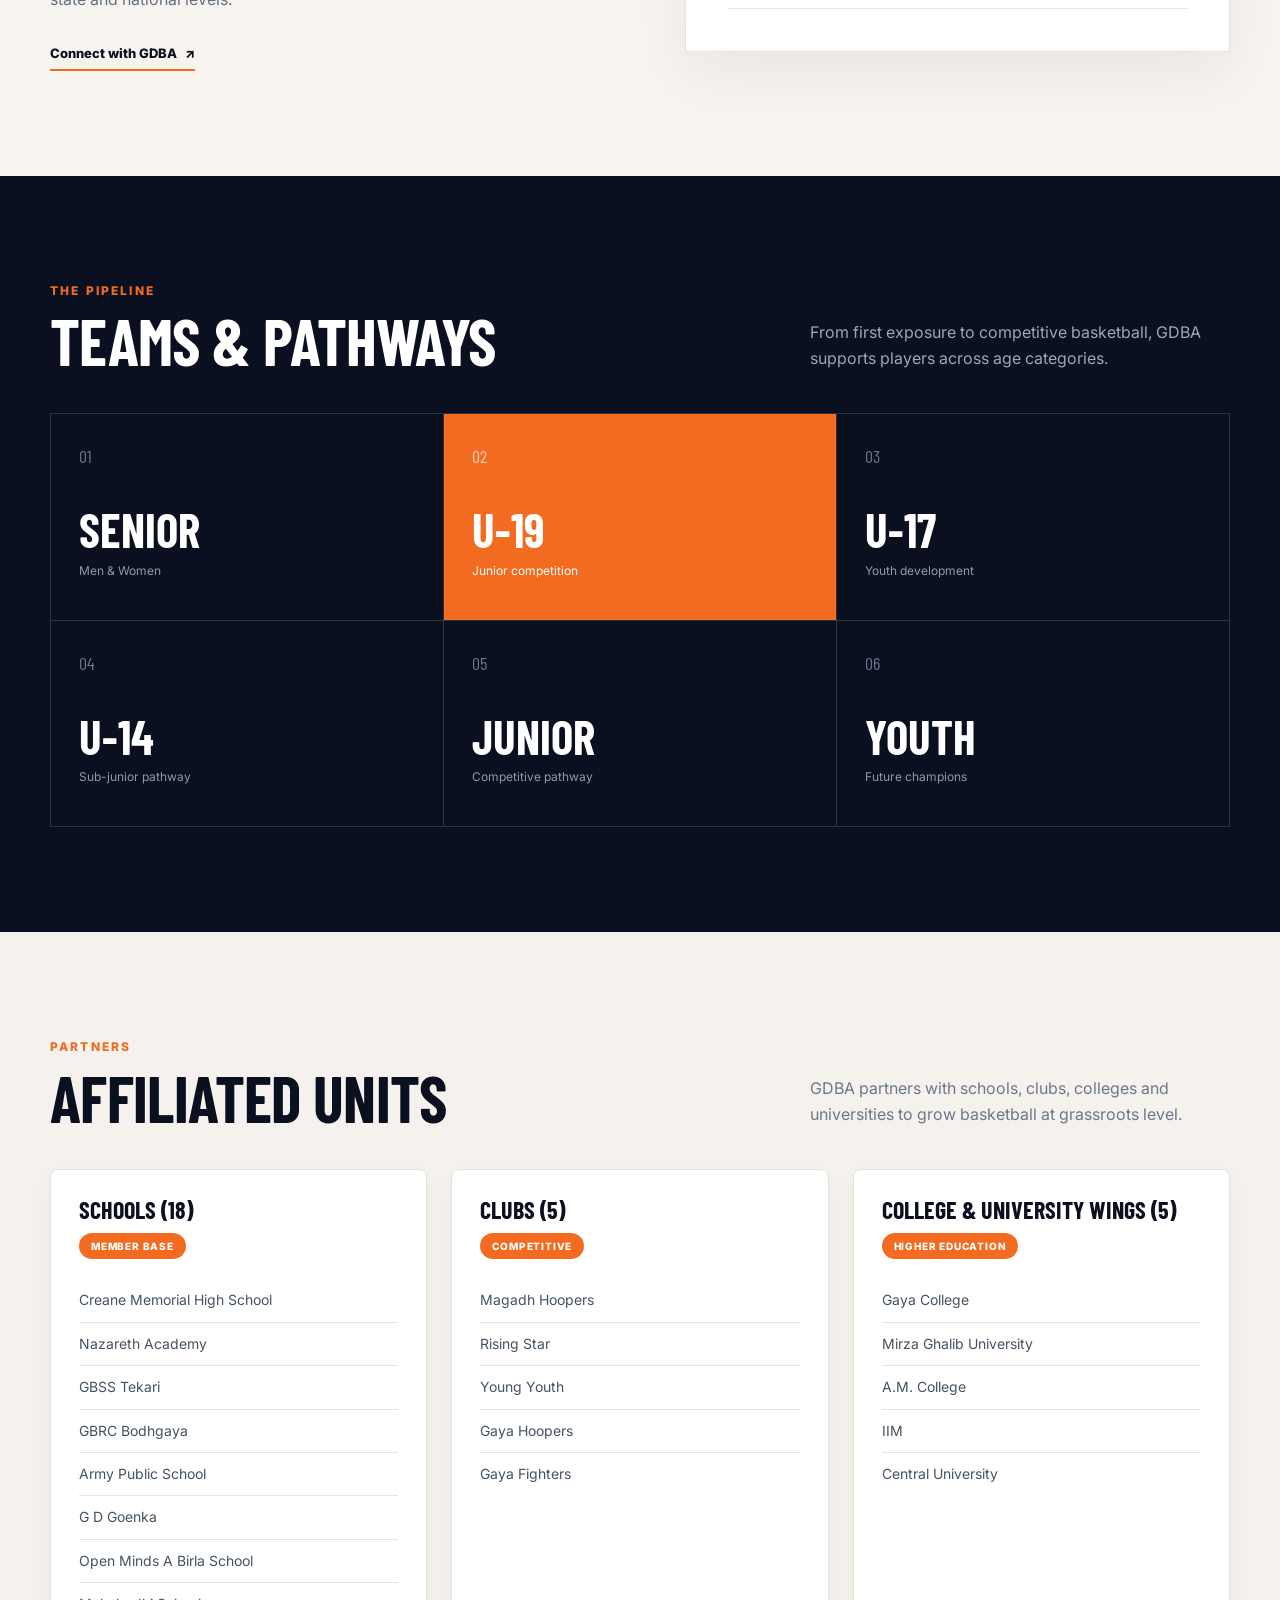
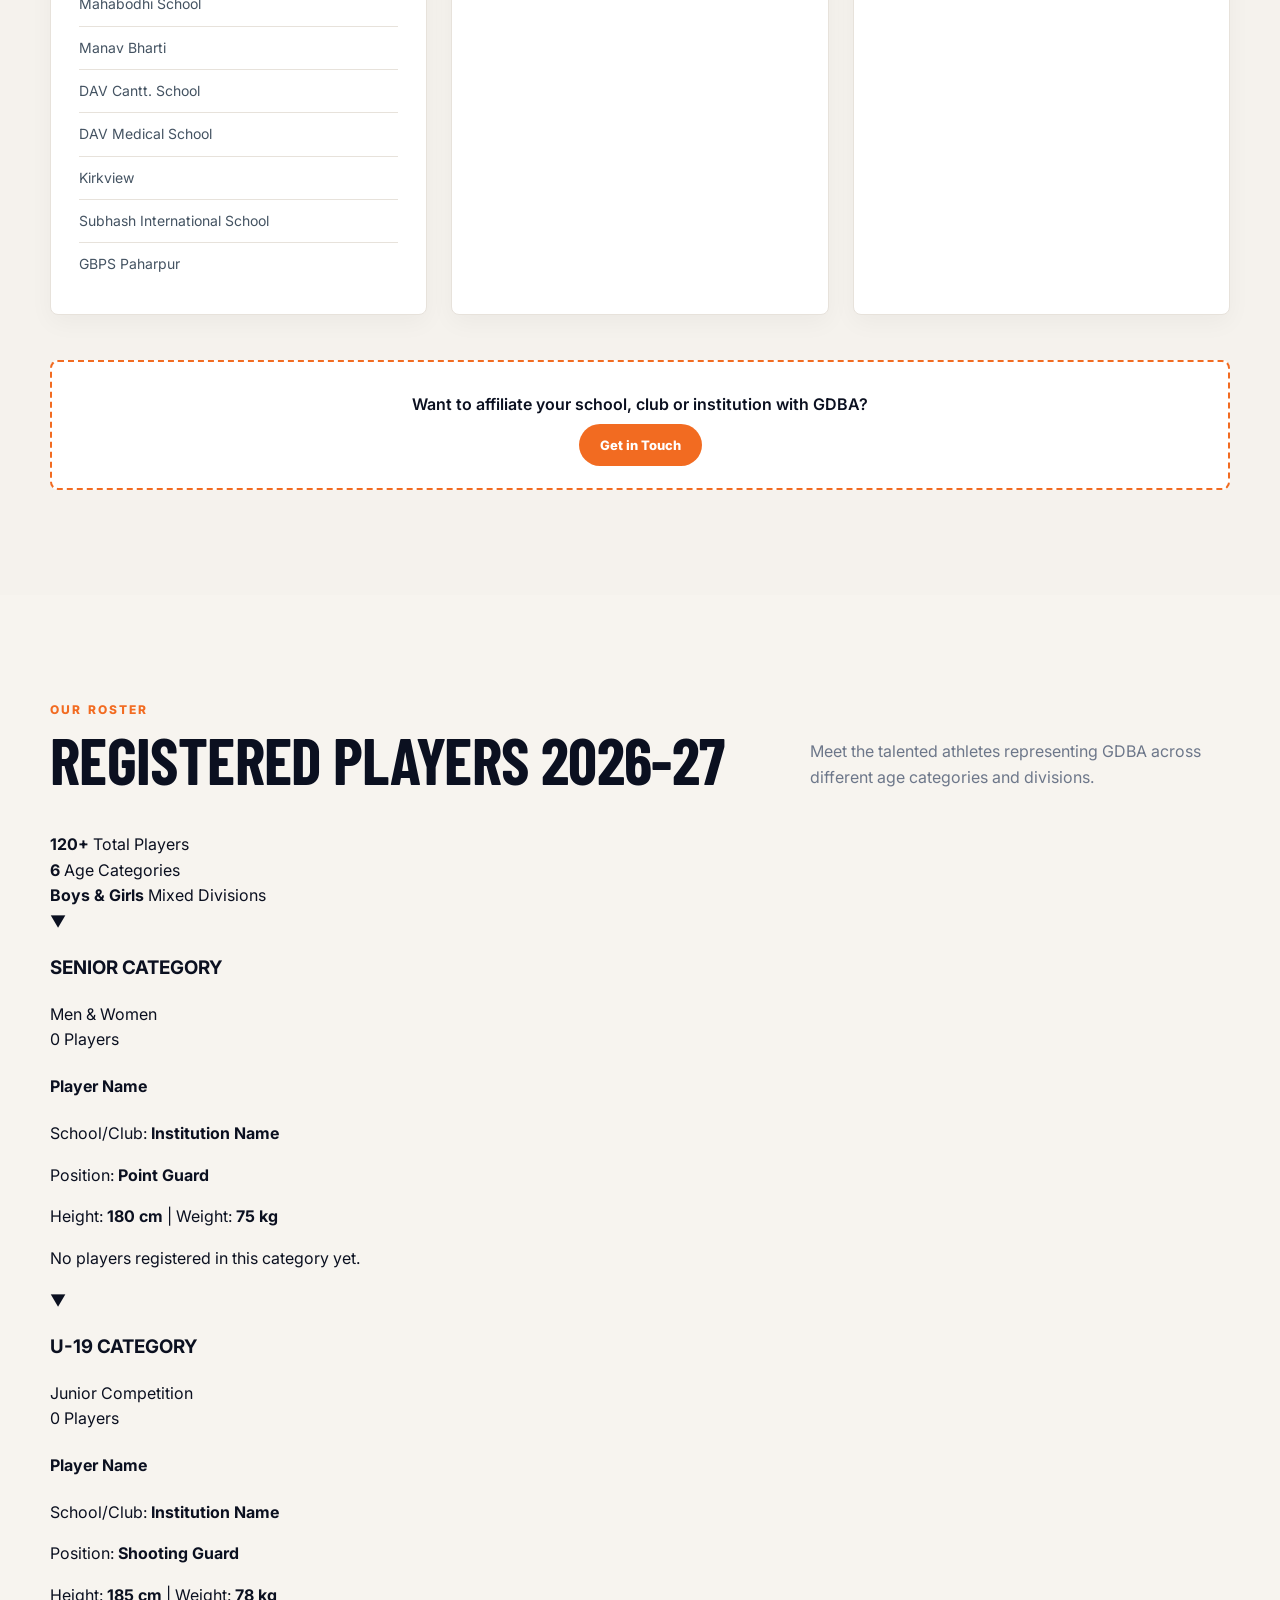
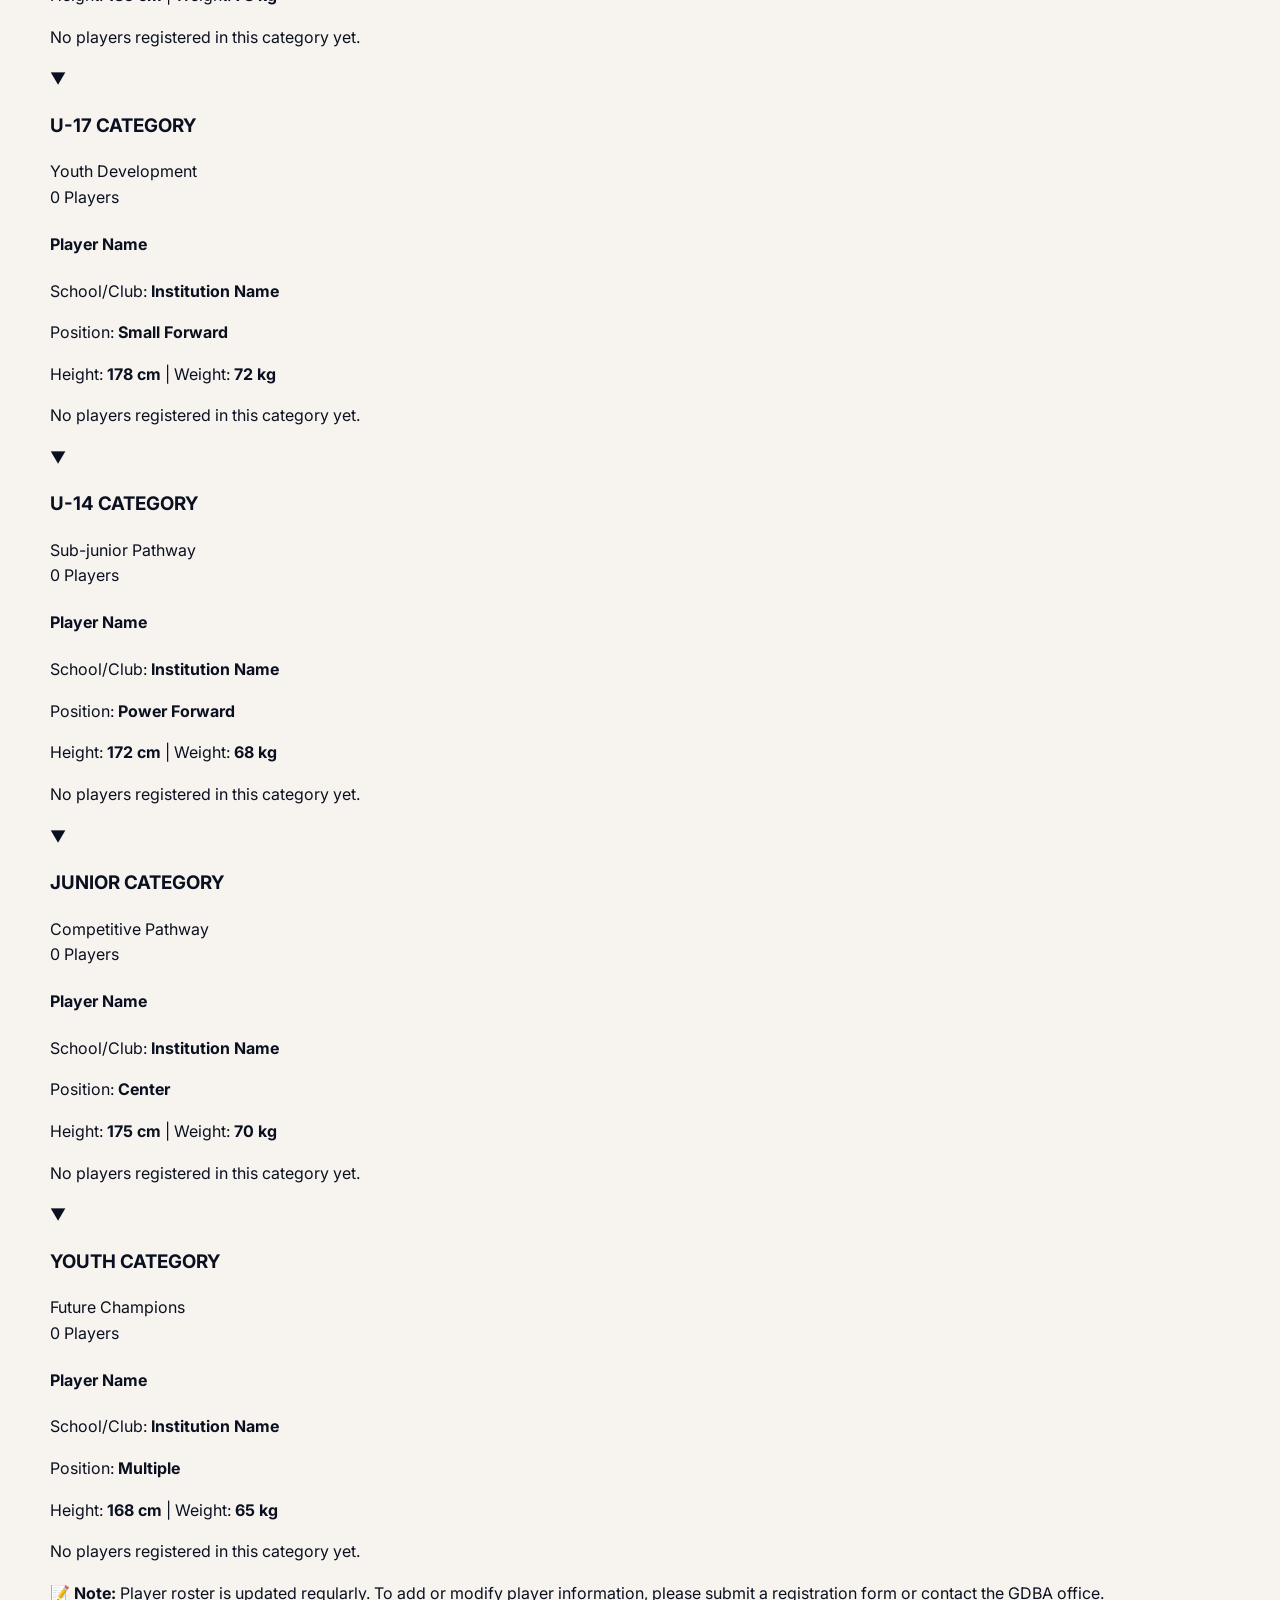
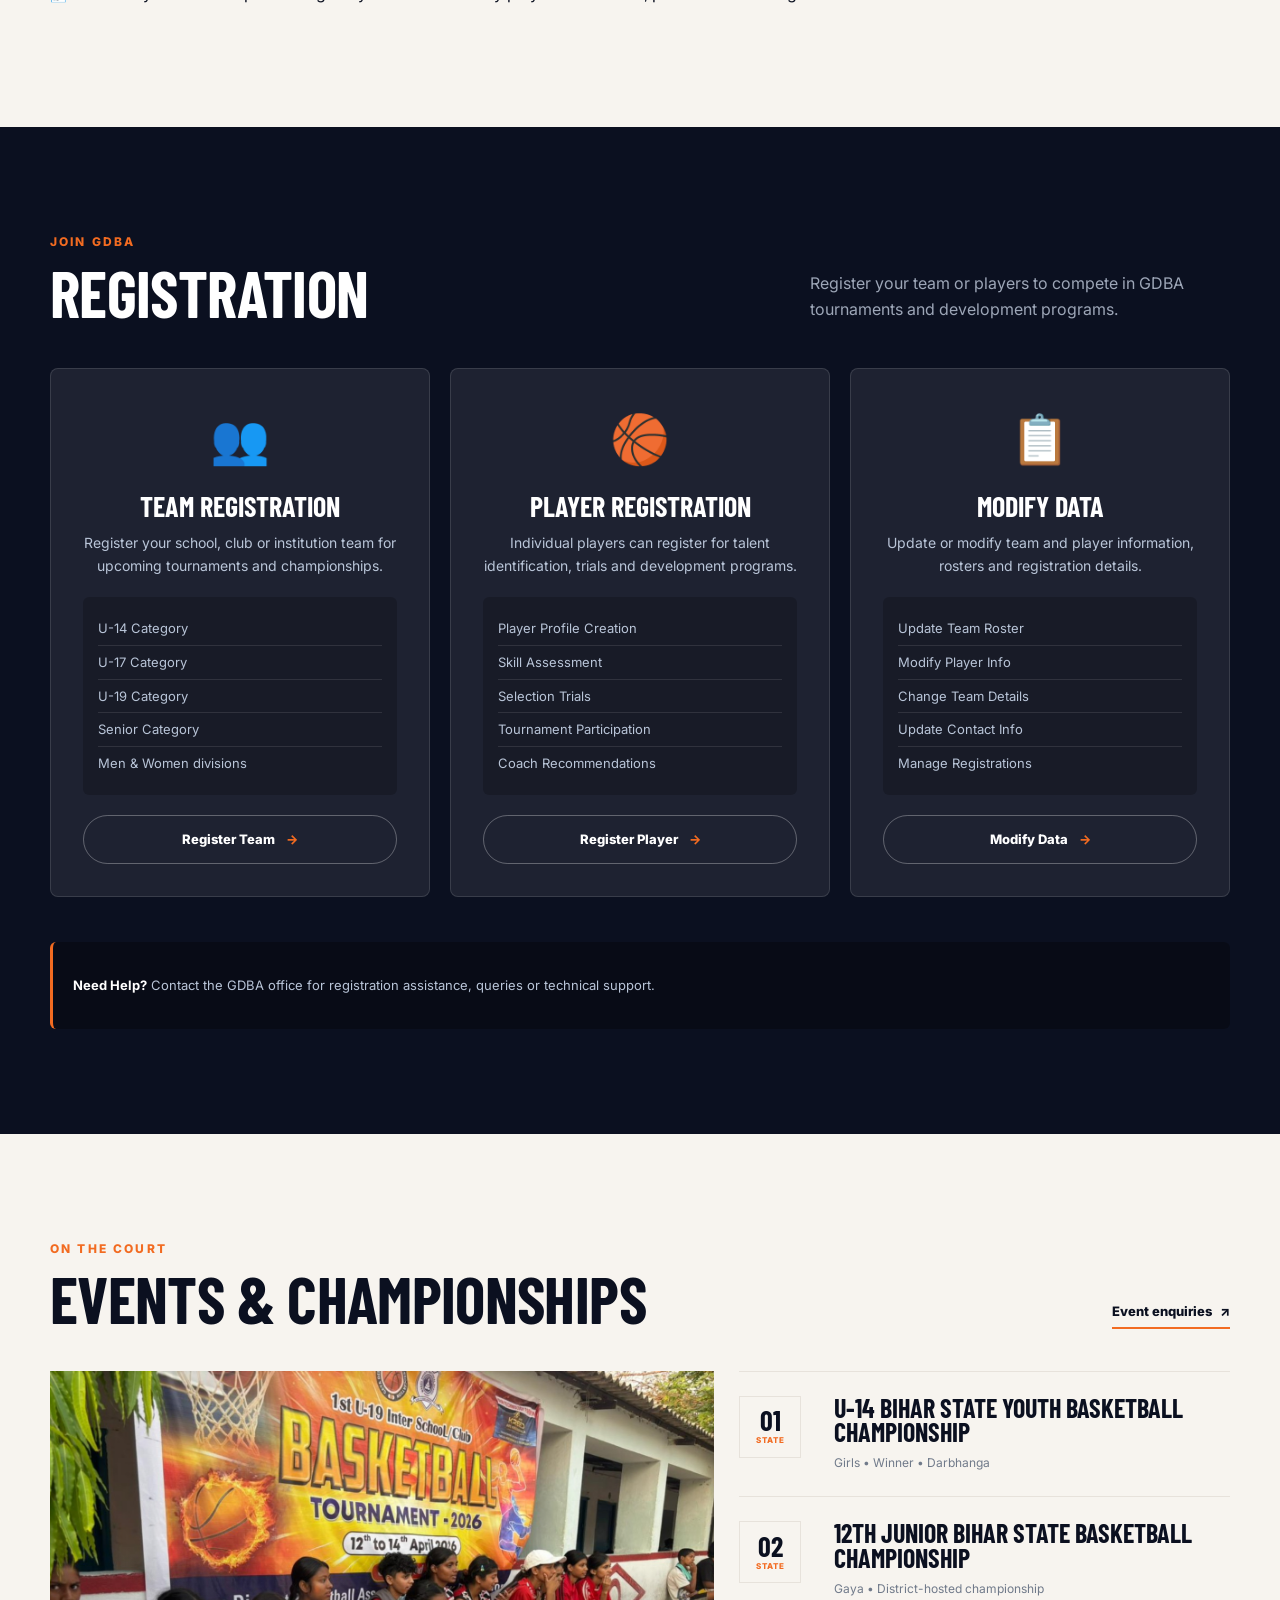
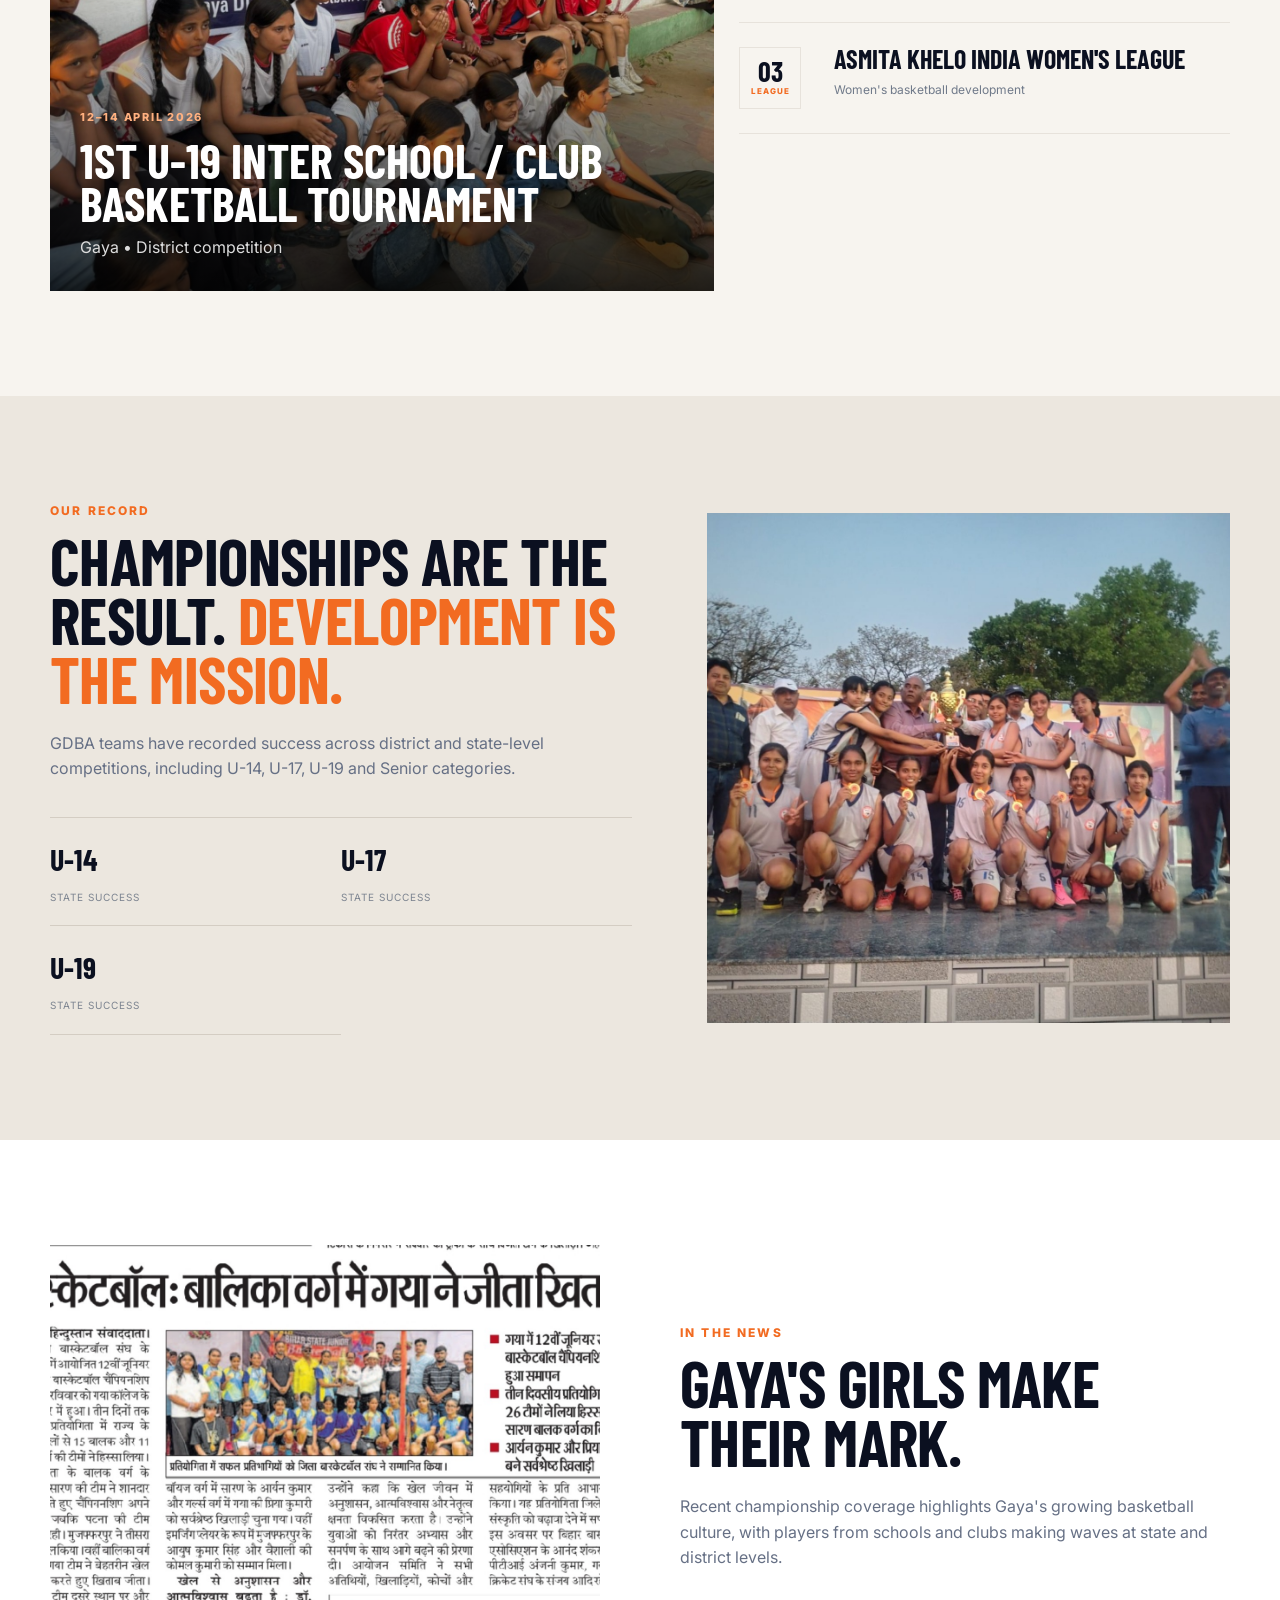
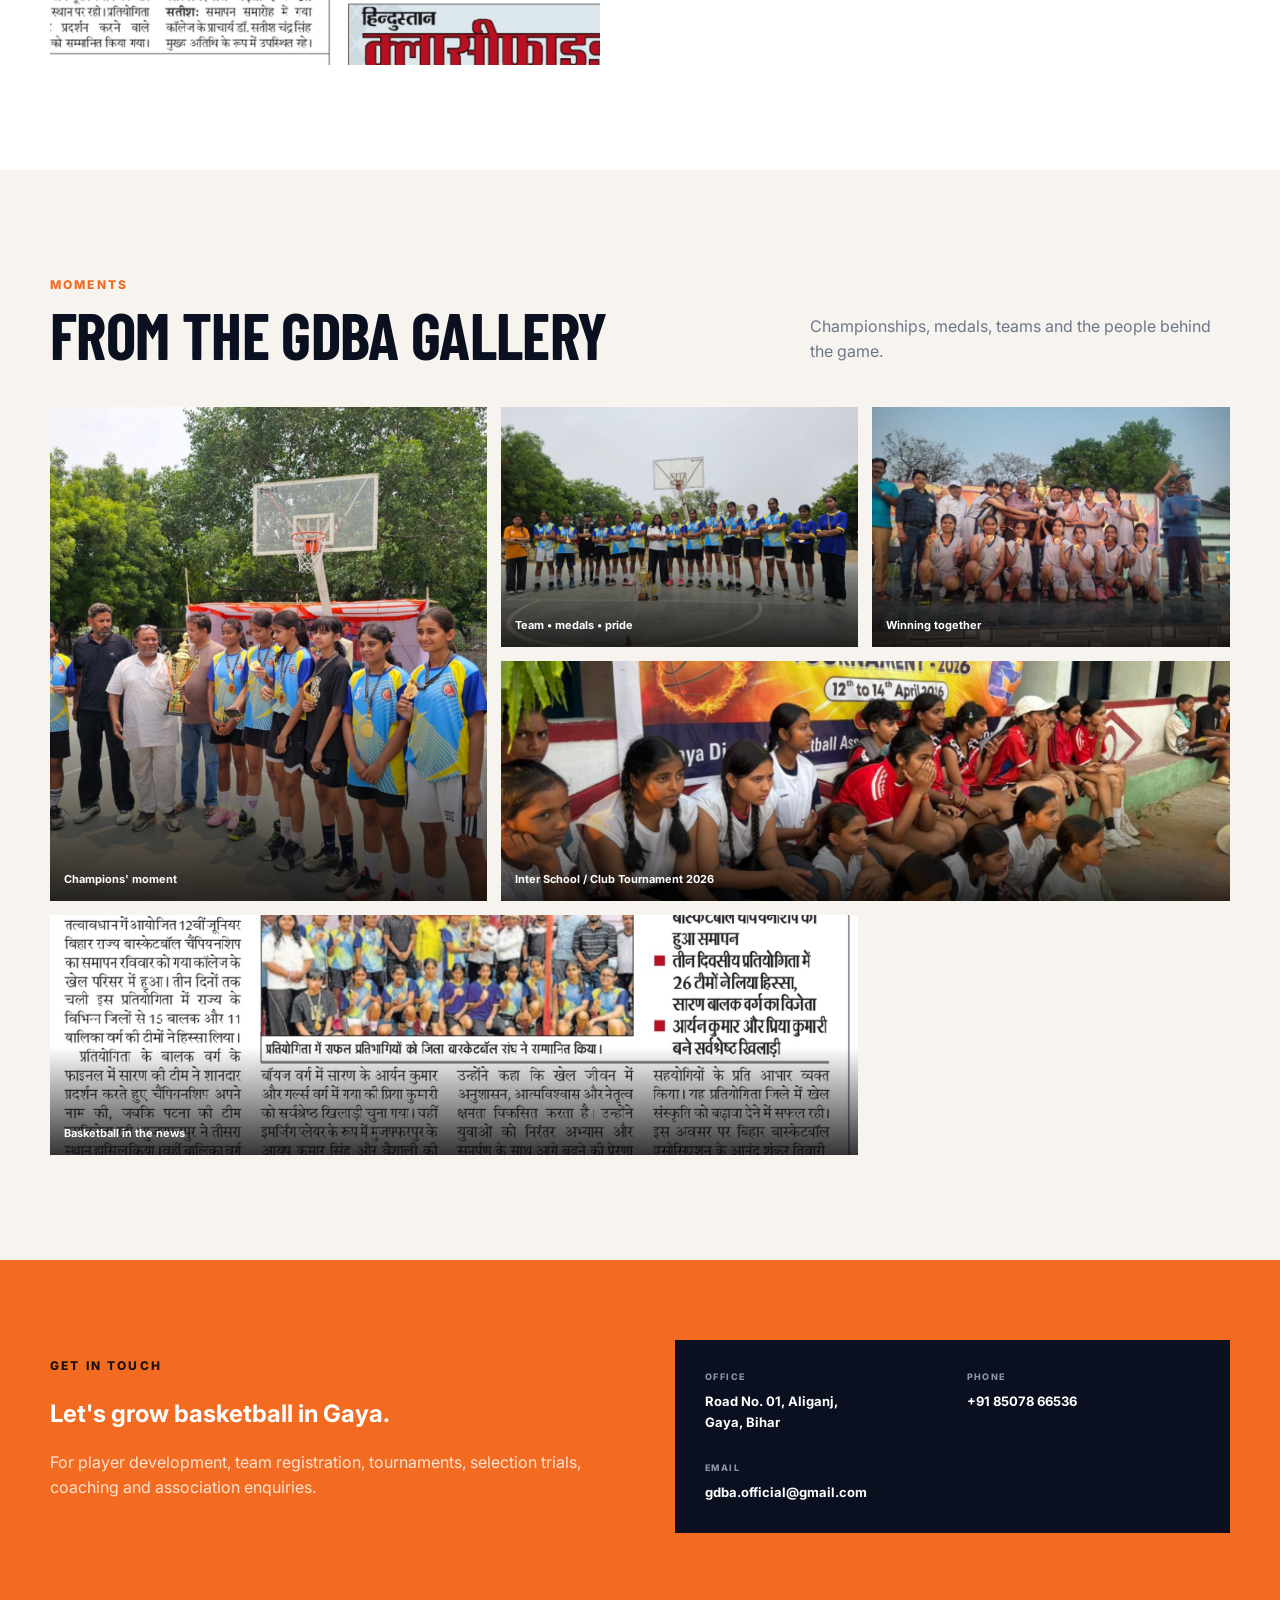
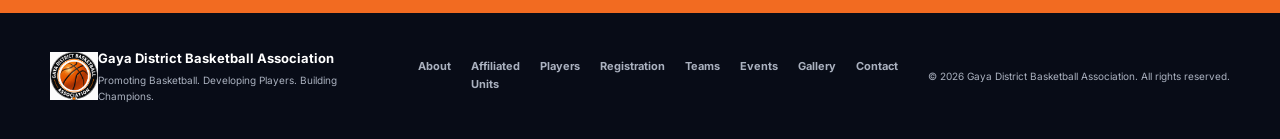
==== commit c60f24c1: "Add collapsible Players section with 2026-27 session roster templates for all age categories" ====
--- a/index.html
+++ b/index.html
@@ -33,6 +33,7 @@
         <a href="#about">About</a>
         <a href="#teams">Teams</a>
         <a href="#affiliated">Affiliated Units</a>
+        <a href="#players">Players</a>
         <a href="#registration">Registration</a>
         <a href="#events">Events</a>
         <a href="#achievements">Achievements</a>
@@ -185,6 +186,214 @@
       </div>
     </section>
 
+    <!-- PLAYERS SECTION 2026-27 SESSION -->
+    <section class="section players" id="players">
+      <div class="container">
+        <div class="section-head">
+          <div><div class="section-kicker">OUR ROSTER</div><h2>Registered Players 2026-27</h2></div>
+          <p>Meet the talented athletes representing GDBA across different age categories and divisions.</p>
+        </div>
+
+        <div class="players-summary">
+          <div class="summary-card">
+            <strong>120+</strong>
+            <span>Total Players</span>
+          </div>
+          <div class="summary-card">
+            <strong>6</strong>
+            <span>Age Categories</span>
+          </div>
+          <div class="summary-card">
+            <strong>Boys & Girls</strong>
+            <span>Mixed Divisions</span>
+          </div>
+        </div>
+
+        <!-- COLLAPSIBLE CATEGORIES -->
+        <div class="players-container">
+          
+          <!-- SENIOR CATEGORY -->
+          <div class="player-category">
+            <div class="category-header" data-category="senior">
+              <div class="category-title">
+                <span class="category-icon">▼</span>
+                <h3>SENIOR CATEGORY</h3>
+                <span class="category-badge">Men & Women</span>
+              </div>
+              <span class="player-count">0 Players</span>
+            </div>
+            <div class="category-content" id="senior-content">
+              <div class="players-grid">
+                <!-- ADD PLAYERS HERE -->
+                <div class="player-card">
+                  <div class="player-info">
+                    <h4>Player Name</h4>
+                    <p class="player-detail">School/Club: <strong>Institution Name</strong></p>
+                    <p class="player-detail">Position: <strong>Point Guard</strong></p>
+                    <p class="player-detail">Height: <strong>180 cm</strong> | Weight: <strong>75 kg</strong></p>
+                  </div>
+                </div>
+                <!-- DUPLICATE ABOVE FOR MORE PLAYERS -->
+              </div>
+              <div class="empty-state">
+                <p>No players registered in this category yet.</p>
+              </div>
+            </div>
+          </div>
+
+          <!-- U-19 CATEGORY -->
+          <div class="player-category">
+            <div class="category-header" data-category="u19">
+              <div class="category-title">
+                <span class="category-icon">▼</span>
+                <h3>U-19 CATEGORY</h3>
+                <span class="category-badge">Junior Competition</span>
+              </div>
+              <span class="player-count">0 Players</span>
+            </div>
+            <div class="category-content" id="u19-content">
+              <div class="players-grid">
+                <!-- ADD PLAYERS HERE -->
+                <div class="player-card">
+                  <div class="player-info">
+                    <h4>Player Name</h4>
+                    <p class="player-detail">School/Club: <strong>Institution Name</strong></p>
+                    <p class="player-detail">Position: <strong>Shooting Guard</strong></p>
+                    <p class="player-detail">Height: <strong>185 cm</strong> | Weight: <strong>78 kg</strong></p>
+                  </div>
+                </div>
+                <!-- DUPLICATE ABOVE FOR MORE PLAYERS -->
+              </div>
+              <div class="empty-state">
+                <p>No players registered in this category yet.</p>
+              </div>
+            </div>
+          </div>
+
+          <!-- U-17 CATEGORY -->
+          <div class="player-category">
+            <div class="category-header" data-category="u17">
+              <div class="category-title">
+                <span class="category-icon">▼</span>
+                <h3>U-17 CATEGORY</h3>
+                <span class="category-badge">Youth Development</span>
+              </div>
+              <span class="player-count">0 Players</span>
+            </div>
+            <div class="category-content" id="u17-content">
+              <div class="players-grid">
+                <!-- ADD PLAYERS HERE -->
+                <div class="player-card">
+                  <div class="player-info">
+                    <h4>Player Name</h4>
+                    <p class="player-detail">School/Club: <strong>Institution Name</strong></p>
+                    <p class="player-detail">Position: <strong>Small Forward</strong></p>
+                    <p class="player-detail">Height: <strong>178 cm</strong> | Weight: <strong>72 kg</strong></p>
+                  </div>
+                </div>
+                <!-- DUPLICATE ABOVE FOR MORE PLAYERS -->
+              </div>
+              <div class="empty-state">
+                <p>No players registered in this category yet.</p>
+              </div>
+            </div>
+          </div>
+
+          <!-- U-14 CATEGORY -->
+          <div class="player-category">
+            <div class="category-header" data-category="u14">
+              <div class="category-title">
+                <span class="category-icon">▼</span>
+                <h3>U-14 CATEGORY</h3>
+                <span class="category-badge">Sub-junior Pathway</span>
+              </div>
+              <span class="player-count">0 Players</span>
+            </div>
+            <div class="category-content" id="u14-content">
+              <div class="players-grid">
+                <!-- ADD PLAYERS HERE -->
+                <div class="player-card">
+                  <div class="player-info">
+                    <h4>Player Name</h4>
+                    <p class="player-detail">School/Club: <strong>Institution Name</strong></p>
+                    <p class="player-detail">Position: <strong>Power Forward</strong></p>
+                    <p class="player-detail">Height: <strong>172 cm</strong> | Weight: <strong>68 kg</strong></p>
+                  </div>
+                </div>
+                <!-- DUPLICATE ABOVE FOR MORE PLAYERS -->
+              </div>
+              <div class="empty-state">
+                <p>No players registered in this category yet.</p>
+              </div>
+            </div>
+          </div>
+
+          <!-- JUNIOR CATEGORY -->
+          <div class="player-category">
+            <div class="category-header" data-category="junior">
+              <div class="category-title">
+                <span class="category-icon">▼</span>
+                <h3>JUNIOR CATEGORY</h3>
+                <span class="category-badge">Competitive Pathway</span>
+              </div>
+              <span class="player-count">0 Players</span>
+            </div>
+            <div class="category-content" id="junior-content">
+              <div class="players-grid">
+                <!-- ADD PLAYERS HERE -->
+                <div class="player-card">
+                  <div class="player-info">
+                    <h4>Player Name</h4>
+                    <p class="player-detail">School/Club: <strong>Institution Name</strong></p>
+                    <p class="player-detail">Position: <strong>Center</strong></p>
+                    <p class="player-detail">Height: <strong>175 cm</strong> | Weight: <strong>70 kg</strong></p>
+                  </div>
+                </div>
+                <!-- DUPLICATE ABOVE FOR MORE PLAYERS -->
+              </div>
+              <div class="empty-state">
+                <p>No players registered in this category yet.</p>
+              </div>
+            </div>
+          </div>
+
+          <!-- YOUTH CATEGORY -->
+          <div class="player-category">
+            <div class="category-header" data-category="youth">
+              <div class="category-title">
+                <span class="category-icon">▼</span>
+                <h3>YOUTH CATEGORY</h3>
+                <span class="category-badge">Future Champions</span>
+              </div>
+              <span class="player-count">0 Players</span>
+            </div>
+            <div class="category-content" id="youth-content">
+              <div class="players-grid">
+                <!-- ADD PLAYERS HERE -->
+                <div class="player-card">
+                  <div class="player-info">
+                    <h4>Player Name</h4>
+                    <p class="player-detail">School/Club: <strong>Institution Name</strong></p>
+                    <p class="player-detail">Position: <strong>Multiple</strong></p>
+                    <p class="player-detail">Height: <strong>168 cm</strong> | Weight: <strong>65 kg</strong></p>
+                  </div>
+                </div>
+                <!-- DUPLICATE ABOVE FOR MORE PLAYERS -->
+              </div>
+              <div class="empty-state">
+                <p>No players registered in this category yet.</p>
+              </div>
+            </div>
+          </div>
+
+        </div>
+
+        <div class="players-note">
+          <p><strong>📝 Note:</strong> Player roster is updated regularly. To add or modify player information, please <a href="#registration">submit a registration form</a> or contact the GDBA office.</p>
+        </div>
+      </div>
+    </section>
+
     <!-- REGISTRATION SECTION -->
     <section class="section dark-section" id="registration">
       <div class="container">
@@ -316,7 +525,7 @@
   <footer class="footer">
     <div class="container footer-wrap">
       <div class="footer-brand"><img src="assets/gdba-logo.png" alt="GDBA logo"><div><strong>Gaya District Basketball Association</strong><span>Promoting Basketball. Developing Players. Building Champions.</span></div></div>
-      <div class="footer-links"><a href="#about">About</a><a href="#affiliated">Affiliated Units</a><a href="#registration">Registration</a><a href="#teams">Teams</a><a href="#events">Events</a><a href="#gallery">Gallery</a><a href="#contact">Contact</a></div>
+      <div class="footer-links"><a href="#about">About</a><a href="#affiliated">Affiliated Units</a><a href="#players">Players</a><a href="#registration">Registration</a><a href="#teams">Teams</a><a href="#events">Events</a><a href="#gallery">Gallery</a><a href="#contact">Contact</a></div>
       <p>© <span id="year"></span> Gaya District Basketball Association. All rights reserved.</p>
     </div>
   </footer>
--- a/styles.css
+++ b/styles.css
@@ -1,3 +1,35 @@
 :root{--ink:#0b1020;--ink2:#151b2d;--orange:#f26b21;--orange2:#ff8a3d;--cream:#f7f4ef;--white:#fff;--muted:#667085;--line:#e7e2db;--max:1180px}
-*{box-sizing:border-box}html{scroll-behavior:smooth}body{margin:0;background:var(--cream);color:var(--ink);font-family:Inter,system-ui,-apple-system,Segoe UI,sans-serif;line-height:1.6}img{display:block;width:100%;height:100%;object-fit:cover}a{color:inherit;text-decoration:none}.container{width:min(var(--max),calc(100% - 40px));margin:auto}.topline{background:#080c17;color:#b9bfcd;font-size:12px}.topbar{height:34px;display:flex;align-items:center;justify-content:space-between;letter-spacing:.04em}.site-header{position:sticky;top:0;z-index:20;background:rgba(247,244,239,.94);backdrop-filter:blur(14px);border-bottom:1px solid rgba(11,16,32,.08)}.nav-wrap{min-height:78px;display:flex;align-items:center;justify-content:space-between;gap:30px}.brand{display:flex;align-items:center;gap:12px}.brand img{width:54px;height:54px;object-fit:contain}.brand strong,.brand b{display:block;font-family:'Barlow Condensed',sans-serif;line-height:.95}.brand strong{font-size:23px;letter-spacing:.03em}.brand b{font-size:13px;letter-spacing:.12em;color:var(--orange)}.nav{display:flex;align-items:center;gap:26px;font-size:13px;font-weight:700}.nav a{transition:.2s}.nav a:hover{color:var(--orange)}.nav-cta{background:var(--ink);color:#fff!important;padding:10px 17px;border-radius:999px}.menu-toggle{display:none;border:0;background:none;font-size:28px}.hero{background:var(--ink);color:#fff;position:relative;overflow:hidden}.hero:before{content:"";position:absolute;width:650px;height:650px;border:1px solid rgba(242,107,33,.25);border-radius:50%;right:-180px;top:-250px}.hero-grid{min-height:650px;display:grid;grid-template-columns:1.03fr .97fr;align-items:center;gap:45px;padding-top:60px;padding-bottom:70px}.eyebrow,.section-kicker{font-size:12px;font-weight:800;letter-spacing:.18em;color:var(--orange);text-transform:uppercase}.eyebrow span{display:inline-block;width:34px;height:2px;background:var(--orange);vertical-align:middle;margin-right:8px}.hero h1{font-family:'Barlow Condensed',sans-serif;font-size:clamp(55px,7vw,94px);line-height:.87;text-transform:uppercase;letter-spacing:-.02em;margin:20px 0 26px;max-width:700px}.hero h1 em,.achievement-copy em{font-style:normal;color:var(--orange)}.hero-copy>p{color:#bac1cf;max-width:610px;font-size:16px}.hero-actions{display:flex;gap:12px;margin:30px 0 34px;flex-wrap:wrap}.btn{padding:13px 21px;border-radius:999px;font-weight:800;font-size:13px}.btn-primary{background:var(--orange);color:#fff}.btn-ghost{border:1px solid #394154;color:#fff}.btn-ghost span{margin-left:8px;color:var(--orange)}.hero-stats{display:flex;gap:38px}.hero-stats div{display:flex;flex-direction:column}.hero-stats strong{font-family:'Barlow Condensed';font-size:32px;line-height:1}.hero-stats span{font-size:11px;text-transform:uppercase;color:#8d95a6;letter-spacing:.1em}.hero-visual{height:540px;position:relative}.hero-photo{position:absolute;overflow:hidden;border:7px solid #fff;box-shadow:0 25px 60px rgba(0,0,0,.35)}.main-photo{width:76%;height:76%;right:4%;top:4%;transform:rotate(2deg)}.mini-photo{width:48%;height:48%;left:0;bottom:1%;transform:rotate(-5deg);z-index:3}.orange-ring{position:absolute;width:250px;height:250px;border:2px solid rgba(242,107,33,.55);border-radius:50%;right:-20px;bottom:15px}.ball-mark{position:absolute;right:0;top:46%;z-index:4;width:94px;height:94px;border-radius:50%;background:var(--orange);display:grid;place-items:center;font-family:'Barlow Condensed';font-weight:900;font-size:23px;box-shadow:0 15px 35px rgba(0,0,0,.4);transform:rotate(-12deg)}.hero-bottom{display:flex;justify-content:center;gap:0;position:absolute;bottom:0;left:0;right:0;border-top:1px solid #20283b;color:#788195;font-size:11px;font-weight:800;letter-spacing:.16em}.hero-bottom span{padding:14px 35px;border-right:1px solid #20283b}.ticker{overflow:hidden;background:var(--orange);color:#fff;font-family:'Barlow Condensed';font-size:17px;font-weight:800;letter-spacing:.09em;white-space:nowrap}.ticker-track{display:flex;justify-content:center;gap:30px;padding:9px}.ticker i{font-style:normal}.section{padding:105px 0}.two-col{display:grid;grid-template-columns:1fr 1fr;gap:90px;align-items:center}.section h2{font-family:'Barlow Condensed';font-size:clamp(45px,5vw,70px);line-height:.92;text-transform:uppercase;margin:12px 0 22px;letter-spacing:-.01em}.lead{font-size:19px;color:#30394b}.about p:not(.lead){color:#657084}.text-link{font-weight:800;font-size:13px;border-bottom:2px solid var(--orange);display:inline-flex;gap:8px;padding-bottom:5px;margin-top:15px}.mission-card{background:#fff;border:1px solid var(--line);padding:42px;box-shadow:0 20px 50px rgba(28,23,15,.06)}.mission-top{display:flex;justify-content:space-between;color:var(--orange);font-size:11px;font-weight:800;letter-spacing:.15em}.mission-top strong{font-family:'Barlow Condensed';font-size:32px;color:#d6d0c8}.mission-card h3{font-family:'Barlow Condensed';font-size:42px;line-height:.95;text-transform:uppercase;margin:35px 0 15px}.purpose-list{display:grid;grid-template-columns:1fr 1fr;border-top:1px solid var(--line);margin-top:30px}.purpose-list span{padding:13px 0;border-bottom:1px solid var(--line);font-size:12px;font-weight:700}.dark-section{background:var(--ink);color:#fff}.section-head{display:flex;justify-content:space-between;align-items:end;gap:30px;margin-bottom:42px}.section-head p{max-width:420px;color:#6d778a;margin:0}.section-head.light p{color:#9da6b7}.section-head h2{margin-bottom:0}.team-grid{display:grid;grid-template-columns:repeat(3,1fr);border-top:1px solid #2a3348;border-left:1px solid #2a3348}.team-card{min-height:190px;padding:28px;border-right:1px solid #2a3348;border-bottom:1px solid #2a3348;transition:.25s}.team-card:hover,.team-card.featured{background:var(--orange)}.team-card span{font-family:'Barlow Condensed';color:#697389;font-size:18px}.team-card:hover span,.team-card.featured span{color:#ffd2b6}.team-card h3{font-family:'Barlow Condensed';font-size:47px;text-transform:uppercase;margin:40px 0 0;line-height:.8}.team-card p{color:#8f99ad;font-size:12px}.team-card:hover p,.team-card.featured p{color:#fff}.event-grid{display:grid;grid-template-columns:1.15fr .85fr;gap:25px}.event-feature{height:520px;position:relative;overflow:hidden}.event-feature:after{content:"";position:absolute;inset:35% 0 0;background:linear-gradient(transparent,rgba(0,0,0,.85))}.event-overlay{position:absolute;z-index:2;bottom:30px;left:30px;color:#fff;max-width:650px}.event-overlay span{font-size:11px;font-weight:800;color:#ffb180;letter-spacing:.16em}.event-overlay h3{font-family:'Barlow Condensed';font-size:48px;line-height:.9;text-transform:uppercase;margin:10px 0}.event-overlay p{margin:0;color:#ddd}.event-list{border-top:1px solid var(--line)}.event-list article{display:grid;grid-template-columns:75px 1fr;gap:20px;padding:24px 0;border-bottom:1px solid var(--line)}.event-date{width:62px;height:62px;border:1px solid var(--line);display:flex;flex-direction:column;align-items:center;justify-content:center}.event-date b{font-family:'Barlow Condensed';font-size:28px;line-height:1}.event-date small{font-size:8px;color:var(--orange);font-weight:800;letter-spacing:.12em}.event-list h3{font-family:'Barlow Condensed';font-size:26px;text-transform:uppercase;line-height:.95;margin:0 0 8px}.event-list p{font-size:12px;color:#70798a;margin:0}.achievements{background:#ece7df}.achievement-wrap{display:grid;grid-template-columns:1fr .9fr;gap:75px;align-items:center}.achievement-image{height:510px;overflow:hidden}.achievement-copy h2{font-size:clamp(48px,5vw,72px)}.achievement-copy>p{color:#667085;max-width:560px}.achievement-numbers{display:grid;grid-template-columns:1fr 1fr;margin-top:35px;border-top:1px solid #d4cdc3}.achievement-numbers div{padding:17px 10px 17px 0;border-bottom:1px solid #d4cdc3}.achievement-numbers strong{display:block;font-family:'Barlow Condensed';font-size:30px}.achievement-numbers span{font-size:10px;text-transform:uppercase;color:#7c8490;letter-spacing:.1em}.news{background:#fff}.news-grid{display:grid;grid-template-columns:1fr 1fr;gap:80px;align-items:center}.news-photo{height:420px;overflow:hidden}.news-copy h2{max-width:520px}.news-copy>p{color:#667085}.quote{border-left:3px solid var(--orange);padding:16px 20px;background:#faf8f5;font-weight:700;font-size:15px;margin-top:25px}.gallery-grid{display:grid;grid-template-columns:1.1fr .9fr .9fr;grid-auto-rows:240px;gap:14px}.gallery-item{margin:0;position:relative;overflow:hidden;background:#111}.gallery-item:after{content:"";position:absolute;inset:55% 0 0;background:linear-gradient(transparent,rgba(0,0,0,.8))}.gallery-item img{transition:.5s}.gallery-item:hover img{transform:scale(1.04)}.gallery-item figcaption{position:absolute;z-index:2;bottom:12px;left:14px;color:#fff;font-size:11px;font-weight:700}.gallery-item.tall{grid-row:span 2}.gallery-item.wide{grid-column:span 2}.contact{background:var(--orange);color:#fff;padding:80px 0}.contact .section-kicker{color:#1a1110}.contact h2{margin-bottom:15px}.contact p{max-width:540px;color:#ffe2d2}.contact-wrap{display:grid;grid-template-columns:1fr 1fr;gap:70px;align-items:center}.contact-card{background:#0b1020;padding:30px;display:grid;grid-template-columns:1fr 1fr;gap:28px}.contact-card div{display:flex;flex-direction:column}.contact-card span{font-size:9px;color:#8993a8;letter-spacing:.16em;font-weight:800}.contact-card strong{font-size:13px;margin-top:7px}.contact-card a:hover{color:var(--orange)}.footer{background:#080c17;color:#aab1bf;padding:35px 0}.footer-wrap{display:grid;grid-template-columns:1.3fr 1fr auto;align-items:center;gap:30px}.footer-brand{display:flex;align-items:center;gap:12px}.footer-brand img{width:48px;height:48px;object-fit:contain}.footer-brand strong,.footer-brand span{display:block}.footer-brand strong{color:#fff;font-size:13px}.footer-brand span{font-size:10px;margin-top:3px}.footer-links{display:flex;gap:20px;justify-content:center;font-size:11px;font-weight:700}.footer-links a:hover{color:var(--orange)}.footer p{font-size:10px;margin:0;text-align:right}@media(max-width:900px){.nav{display:none;position:absolute;top:78px;left:0;right:0;background:var(--cream);padding:18px 20px;border-bottom:1px solid var(--line);flex-direction:column;align-items:stretch}.nav.open{display:flex}.menu-toggle{display:block}.hero-grid,.two-col,.achievement-wrap,.news-grid,.contact-wrap{grid-template-columns:1fr}.hero-grid{padding-top:45px}.hero-visual{height:470px}.hero-bottom{display:none}.event-grid{grid-template-columns:1fr}.team-grid{grid-template-columns:1fr 1fr}.gallery-grid{grid-template-columns:1fr 1fr}.gallery-item.tall{grid-row:span 1}.gallery-item.wide{grid-column:span 2}.footer-wrap{grid-template-columns:1fr}.footer-links{justify-content:flex-start;flex-wrap:wrap}.footer p{text-align:left}.section{padding:80px 0}.two-col,.achievement-wrap,.news-grid,.contact-wrap{gap:45px}.contact-card{grid-template-columns:1fr}}
-@media(max-width:560px){.container{width:min(var(--max),calc(100% - 28px))}.topbar{font-size:9px}.topbar span:last-child{display:none}.brand strong{font-size:18px}.brand b{font-size:9px}.brand img{width:46px;height:46px}.hero h1{font-size:58px}.hero-visual{height:380px}.main-photo{width:78%;height:72%}.mini-photo{width:54%;height:48%}.hero-stats{gap:22px}.hero-stats strong{font-size:27px}.section-head{align-items:start;flex-direction:column}.team-grid{grid-template-columns:1fr}.event-feature{height:430px}.event-overlay h3{font-size:38px}.gallery-grid{display:grid;grid-template-columns:1fr;grid-auto-rows:250px}.gallery-item.wide{grid-column:auto}.gallery-item.tall{grid-row:auto}.mission-card{padding:28px}.mission-card h3{font-size:36px}.hero-bottom{display:none}}
+*{box-sizing:border-box}html{scroll-behavior:smooth}body{margin:0;background:var(--cream);color:var(--ink);font-family:Inter,system-ui,-apple-system,Segoe UI,sans-serif;line-height:1.6}img{display:block;width:100%;height:100%;object-fit:cover}a{color:inherit;text-decoration:none}.container{width:min(var(--max),calc(100% - 40px));margin:auto}.topline{background:#080c17;color:#b9bfcd;font-size:12px}.topbar{height:34px;display:flex;align-items:center;justify-content:space-between;letter-spacing:.04em}.site-header{position:sticky;top:0;z-index:20;background:rgba(247,244,239,.94);backdrop-filter:blur(14px);border-bottom:1px solid rgba(11,16,32,.08)}.nav-wrap{min-height:78px;display:flex;align-items:center;justify-content:space-between;gap:30px}.brand{display:flex;align-items:center;gap:12px}.brand img{width:54px;height:54px;object-fit:contain}.brand strong,.brand b{display:block;font-family:'Barlow Condensed',sans-serif;line-height:.95}.brand strong{font-size:23px;letter-spacing:.03em}.brand b{font-size:13px;letter-spacing:.12em;color:var(--orange)}.nav{display:flex;align-items:center;gap:26px;font-size:13px;font-weight:700}.nav a{transition:.2s}.nav a:hover{color:var(--orange)}.nav-cta{background:var(--ink);color:#fff!important;padding:10px 17px;border-radius:999px}.menu-toggle{display:none;border:0;background:none;font-size:28px}.hero{background:var(--ink);color:#fff;position:relative;overflow:hidden}.hero:before{content:"";position:absolute;width:650px;height:650px;border:1px solid rgba(242,107,33,.25);border-radius:50%;right:-180px;top:-250px}.hero-grid{min-height:650px;display:grid;grid-template-columns:1.03fr .97fr;align-items:center;gap:45px;padding-top:60px;padding-bottom:70px}.eyebrow,.section-kicker{font-size:12px;font-weight:800;letter-spacing:.18em;color:var(--orange);text-transform:uppercase}.eyebrow span{display:inline-block;width:34px;height:2px;background:var(--orange);vertical-align:middle;margin-right:8px}.hero h1{font-family:'Barlow Condensed',sans-serif;font-size:clamp(55px,7vw,94px);line-height:.87;text-transform:uppercase;letter-spacing:-.02em;margin:20px 0 26px;max-width:700px}.hero h1 em,.achievement-copy em{font-style:normal;color:var(--orange)}.hero-copy>p{color:#bac1cf;max-width:610px;font-size:16px}.hero-actions{display:flex;gap:12px;margin:30px 0 34px;flex-wrap:wrap}.btn{padding:13px 21px;border-radius:999px;font-weight:800;font-size:13px}.btn-primary{background:var(--orange);color:#fff}.btn-ghost{border:1px solid #394154;color:#fff}.btn-ghost span{margin-left:8px;color:var(--orange)}.hero-stats{display:flex;gap:38px}.hero-stats div{display:flex;flex-direction:column}.hero-stats strong{font-family:'Barlow Condensed';font-size:32px;line-height:1}.hero-stats span{font-size:11px;text-transform:uppercase;color:#8d95a6;letter-spacing:.1em}.hero-visual{height:540px;position:relative}.hero-photo{position:absolute;overflow:hidden;border:7px solid #fff;box-shadow:0 25px 60px rgba(0,0,0,.35)}.main-photo{width:76%;height:76%;right:4%;top:4%;transform:rotate(2deg)}.mini-photo{width:48%;height:48%;left:0;bottom:1%;transform:rotate(-5deg);z-index:3}.orange-ring{position:absolute;width:250px;height:250px;border:2px solid rgba(242,107,33,.55);border-radius:50%;right:-20px;bottom:15px}.ball-mark{position:absolute;right:0;top:46%;z-index:4;width:94px;height:94px;border-radius:50%;background:var(--orange);display:grid;place-items:center;font-family:'Barlow Condensed';font-weight:900;font-size:23px;box-shadow:0 15px 35px rgba(0,0,0,.4);transform:rotate(-12deg)}.hero-bottom{display:flex;justify-content:center;gap:0;position:absolute;bottom:0;left:0;right:0;border-top:1px solid #20283b;color:#788195;font-size:11px;font-weight:800;letter-spacing:.16em}.hero-bottom span{padding:14px 35px;border-right:1px solid #20283b}.ticker{overflow:hidden;background:var(--orange);color:#fff;font-family:'Barlow Condensed';font-size:17px;font-weight:800;letter-spacing:.09em;white-space:nowrap}.ticker-track{display:flex;justify-content:center;gap:30px;padding:9px}.ticker i{font-style:normal}.section{padding:105px 0}.two-col{display:grid;grid-template-columns:1fr 1fr;gap:90px;align-items:center}.section h2{font-family:'Barlow Condensed';font-size:clamp(45px,5vw,70px);line-height:.92;text-transform:uppercase;margin:12px 0 22px;letter-spacing:-.01em}.lead{font-size:19px;color:#30394b}.about p:not(.lead){color:#657084}.text-link{font-weight:800;font-size:13px;border-bottom:2px solid var(--orange);display:inline-flex;gap:8px;padding-bottom:5px;margin-top:15px}.mission-card{background:#fff;border:1px solid var(--line);padding:42px;box-shadow:0 20px 50px rgba(28,23,15,.06)}.mission-top{display:flex;justify-content:space-between;color:var(--orange);font-size:11px;font-weight:800;letter-spacing:.15em}.mission-top strong{font-family:'Barlow Condensed';font-size:32px;color:#d6d0c8}.mission-card h3{font-family:'Barlow Condensed';font-size:42px;line-height:.95;text-transform:uppercase;margin:35px 0 15px}.purpose-list{display:grid;grid-template-columns:1fr 1fr;border-top:1px solid var(--line);margin-top:30px}.purpose-list span{padding:13px 0;border-bottom:1px solid var(--line);font-size:12px;font-weight:700}.dark-section{background:var(--ink);color:#fff}.section-head{display:flex;justify-content:space-between;align-items:end;gap:30px;margin-bottom:42px}.section-head p{max-width:420px;color:#6d778a;margin:0}.section-head.light p{color:#9da6b7}.section-head h2{margin-bottom:0}
+
+/* AFFILIATED UNITS STYLES */
+.affiliated{background:#f5f2ed}
+.affiliated-grid{display:grid;grid-template-columns:repeat(3,1fr);gap:24px;margin-bottom:45px}
+.affiliated-card{background:#fff;border:1px solid var(--line);border-radius:8px;padding:28px;box-shadow:0 8px 24px rgba(28,23,15,.04)}
+.affiliated-header{margin-bottom:20px}
+.affiliated-header h3{font-family:'Barlow Condensed';font-size:24px;text-transform:uppercase;color:var(--ink);margin:0 0 10px;line-height:1}
+.card-badge{display:inline-block;background:var(--orange);color:#fff;font-size:10px;font-weight:800;padding:5px 12px;border-radius:99px;letter-spacing:.08em;text-transform:uppercase}
+.affiliated-list{list-style:none;padding:0;margin:0}
+.affiliated-list li{padding:10px 0;border-bottom:1px solid var(--line);font-size:14px;color:#445362}
+.affiliated-list li:last-child{border-bottom:none}
+.affiliated-cta{text-align:center;padding:30px;background:#fff;border:2px dashed var(--orange);border-radius:8px;margin-top:30px}
+.affiliated-cta p{margin:0 0 15px;font-size:16px;font-weight:600;color:var(--ink)}
+.affiliated-cta .btn{margin:0 auto}
+
+/* REGISTRATION STYLES */
+.registration-grid{display:grid;grid-template-columns:repeat(3,1fr);gap:20px;margin:45px 0}
+.registration-card{background:rgba(255,255,255,.08);border:1px solid rgba(255,255,255,.12);padding:32px;border-radius:8px;text-align:center;transition:.3s}
+.registration-card:hover{background:rgba(255,255,255,.12);border-color:var(--orange)}
+.reg-icon{display:block;font-size:48px;margin-bottom:15px}
+.registration-card h3{font-family:'Barlow Condensed';font-size:28px;text-transform:uppercase;margin:0 0 12px;line-height:1}
+.registration-card>p{color:#b9c5d8;font-size:14px;margin:0 0 20px;min-height:40px}
+.reg-details{text-align:left;background:rgba(0,0,0,.2);padding:15px;border-radius:6px;margin-bottom:20px}
+.reg-details ul{list-style:none;padding:0;margin:0;font-size:13px}
+.reg-details li{padding:6px 0;color:#b9c5d8;border-bottom:1px solid rgba(255,255,255,.1)}
+.reg-details li:last-child{border-bottom:none}
+.registration-card .btn-ghost{width:100%;display:block;border-color:rgba(255,255,255,.3)}
+.registration-card .btn-ghost:hover{border-color:var(--orange);color:var(--orange)}
+.registration-note{background:rgba(0,0,0,.3);padding:20px;border-radius:6px;margin-top:25px;font-size:13px;color:#b9c5d8;border-left:3px solid var(--orange)}
+.registration-note strong{color:#fff}
+.registration-note a{color:var(--orange);text-decoration:underline}
+
+.team-grid{border-top:1px solid #2a3348;border-left:1px solid #2a3348;display:grid;grid-template-columns:repeat(3,1fr)}.team-card{min-height:190px;padding:28px;border-right:1px solid #2a3348;border-bottom:1px solid #2a3348;transition:.25s}.team-card:hover,.team-card.featured{background:var(--orange)}.team-card span{font-family:'Barlow Condensed';color:#697389;font-size:18px}.team-card:hover span,.team-card.featured span{color:#ffd2b6}.team-card h3{font-family:'Barlow Condensed';font-size:47px;text-transform:uppercase;margin:40px 0 0;line-height:.8}.team-card p{color:#8f99ad;font-size:12px}.team-card:hover p,.team-card.featured p{color:#fff}.event-grid{display:grid;grid-template-columns:1.15fr .85fr;gap:25px}.event-feature{height:520px;position:relative;overflow:hidden}.event-feature:after{content:"";position:absolute;inset:35% 0 0;background:linear-gradient(transparent,rgba(0,0,0,.85))}.event-overlay{position:absolute;z-index:2;bottom:30px;left:30px;color:#fff;max-width:650px}.event-overlay span{font-size:11px;font-weight:800;color:#ffb180;letter-spacing:.16em}.event-overlay h3{font-family:'Barlow Condensed';font-size:48px;line-height:.9;text-transform:uppercase;margin:10px 0}.event-overlay p{margin:0;color:#ddd}.event-list{border-top:1px solid var(--line)}.event-list article{display:grid;grid-template-columns:75px 1fr;gap:20px;padding:24px 0;border-bottom:1px solid var(--line)}.event-date{width:62px;height:62px;border:1px solid var(--line);display:flex;flex-direction:column;align-items:center;justify-content:center}.event-date b{font-family:'Barlow Condensed';font-size:28px;line-height:1}.event-date small{font-size:8px;color:var(--orange);font-weight:800;letter-spacing:.12em}.event-list h3{font-family:'Barlow Condensed';font-size:26px;text-transform:uppercase;line-height:.95;margin:0 0 8px}.event-list p{font-size:12px;color:#707a8a;margin:0}.achievements{background:#ece7df}.achievement-wrap{display:grid;grid-template-columns:1fr .9fr;gap:75px;align-items:center}.achievement-image{height:510px;overflow:hidden}.achievement-copy h2{font-size:clamp(48px,5vw,72px)}.achievement-copy>p{color:#667085;max-width:560px}.achievement-numbers{display:grid;grid-template-columns:1fr 1fr;margin-top:35px;border-top:1px solid #d4cdc3}.achievement-numbers div{padding:17px 10px 17px 0;border-bottom:1px solid #d4cdc3}.achievement-numbers strong{display:block;font-family:'Barlow Condensed';font-size:30px}.achievement-numbers span{font-size:10px;text-transform:uppercase;color:#7c8490;letter-spacing:.1em}.news{background:#fff}.news-grid{display:grid;grid-template-columns:1fr 1fr;gap:80px;align-items:center}.news-photo{height:420px;overflow:hidden}.news-copy h2{max-width:520px}.news-copy>p{color:#667085}.quote{border-left:3px solid var(--orange);padding:16px 20px;background:#faf8f5;font-weight:700;font-size:15px;margin-top:25px}.gallery-grid{display:grid;grid-template-columns:1.1fr .9fr .9fr;grid-auto-rows:240px;gap:14px}.gallery-item{margin:0;position:relative;overflow:hidden;background:#111}.gallery-item:after{content:"";position:absolute;inset:55% 0 0;background:linear-gradient(transparent,rgba(0,0,0,.8))}.gallery-item img{transition:.5s}.gallery-item:hover img{transform:scale(1.04)}.gallery-item figcaption{position:absolute;z-index:2;bottom:12px;left:14px;color:#fff;font-size:11px;font-weight:700}.gallery-item.tall{grid-row:span 2}.gallery-item.wide{grid-column:span 2}.contact{background:var(--orange);color:#fff;padding:80px 0}.contact .section-kicker{color:#1a1110}.contact h2{margin-bottom:15px}.contact p{max-width:540px;color:#ffe2d2}.contact-wrap{display:grid;grid-template-columns:1fr 1fr;gap:70px;align-items:center}.contact-card{background:#0b1020;padding:30px;display:grid;grid-template-columns:1fr 1fr;gap:28px}.contact-card div{display:flex;flex-direction:column}.contact-card span{font-size:9px;color:#8993a8;letter-spacing:.16em;font-weight:800}.contact-card strong{font-size:13px;margin-top:7px}.contact-card a:hover{color:var(--orange)}.footer{background:#080c17;color:#aab1bf;padding:35px 0}.footer-wrap{display:grid;grid-template-columns:1.3fr 1fr auto;align-items:center;gap:30px}.footer-brand{display:flex;align-items:center}.footer-brand img{width:48px;height:48px;object-fit:contain}.footer-brand strong,.footer-brand span{display:block}.footer-brand strong{color:#fff;font-size:13px}.footer-brand span{font-size:10px;margin-top:3px}.footer-links{display:flex;gap:20px;justify-content:center;font-size:11px;font-weight:700}.footer-links a:hover{color:var(--orange)}.footer p{font-size:10px;margin:0;text-align:right}@media(max-width:900px){.nav{display:none;position:absolute;top:78px;left:0;right:0;background:var(--cream);padding:18px 20px;border-bottom:1px solid var(--line);flex-direction:column;align-items:stretch}.nav.open{display:flex}.menu-toggle{display:block}.hero-grid,.two-col,.achievement-wrap,.news-grid,.contact-wrap{grid-template-columns:1fr}.hero-grid{padding-top:45px}.hero-visual{height:470px}.hero-bottom{display:none}.event-grid{grid-template-columns:1fr}.team-grid{grid-template-columns:1fr 1fr}.gallery-grid{grid-template-columns:1fr 1fr}.gallery-item.wide{grid-column:span 2}.footer-wrap{grid-template-columns:1fr}.footer-links{justify-content:flex-start;flex-wrap:wrap}.footer p{text-align:left}.section{padding:80px 0}.two-col,.achievement-wrap,.news-grid,.contact-wrap{gap:45px}.contact-card{grid-template-columns:1fr}.affiliated-grid{grid-template-columns:1fr}.registration-grid{grid-template-columns:1fr}}@media(max-width:560px){.container{width:min(var(--max),calc(100% - 28px))}.topbar{font-size:9px}.topbar span:last-child{display:none}.brand strong{font-size:18px}.brand b{font-size:9px}.brand img{width:46px;height:46px}.hero h1{font-size:58px}.hero-visual{height:380px}.main-photo{width:78%;height:72%}.mini-photo{width:54%;height:48%}.hero-stats{gap:22px}.hero-stats strong{font-size:27px}.section-head{align-items:start;flex-direction:column}.team-grid{grid-template-columns:1fr}.event-feature{height:430px}.event-overlay h3{font-size:38px}.gallery-grid{display:grid;grid-template-columns:1fr;grid-auto-rows:250px}.gallery-item.wide{grid-column:auto}.gallery-item.tall{grid-row:auto}.mission-card{padding:28px}.mission-card h3{font-size:36px}.hero-bottom{display:none}}
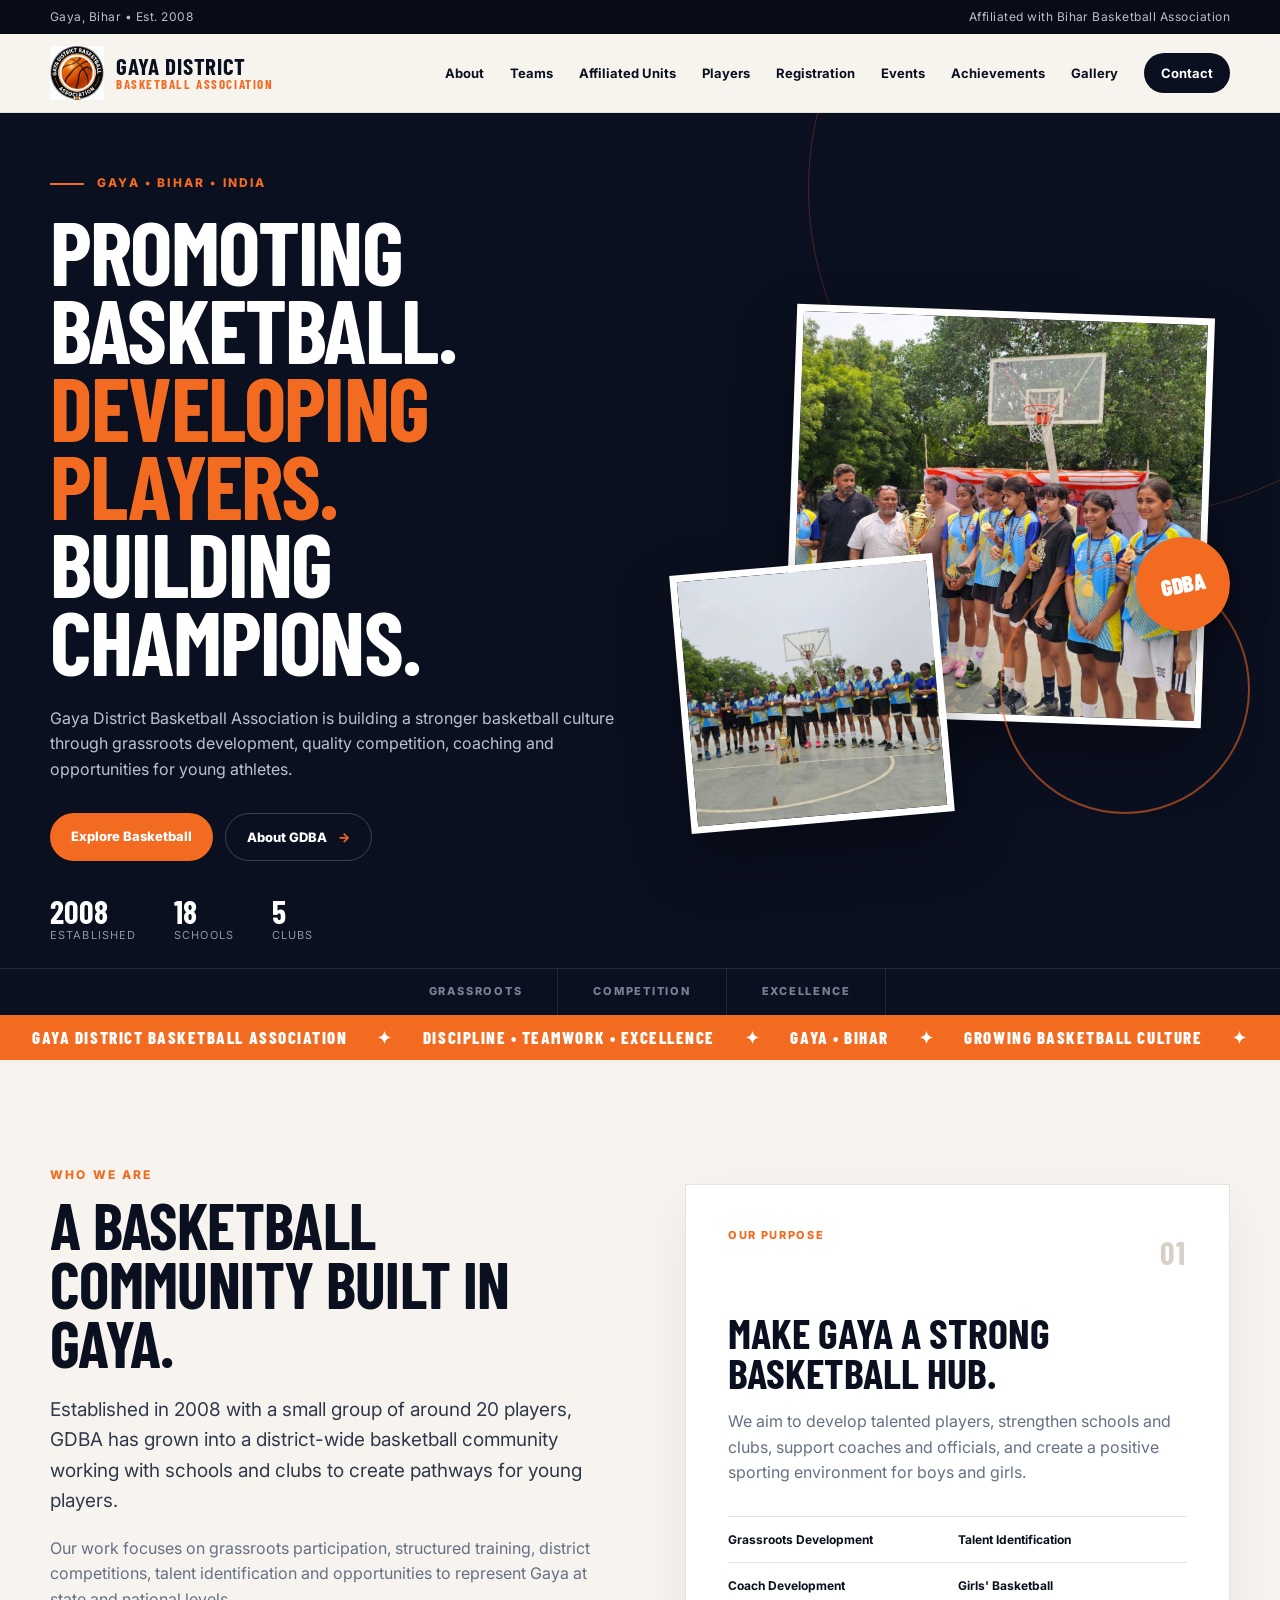
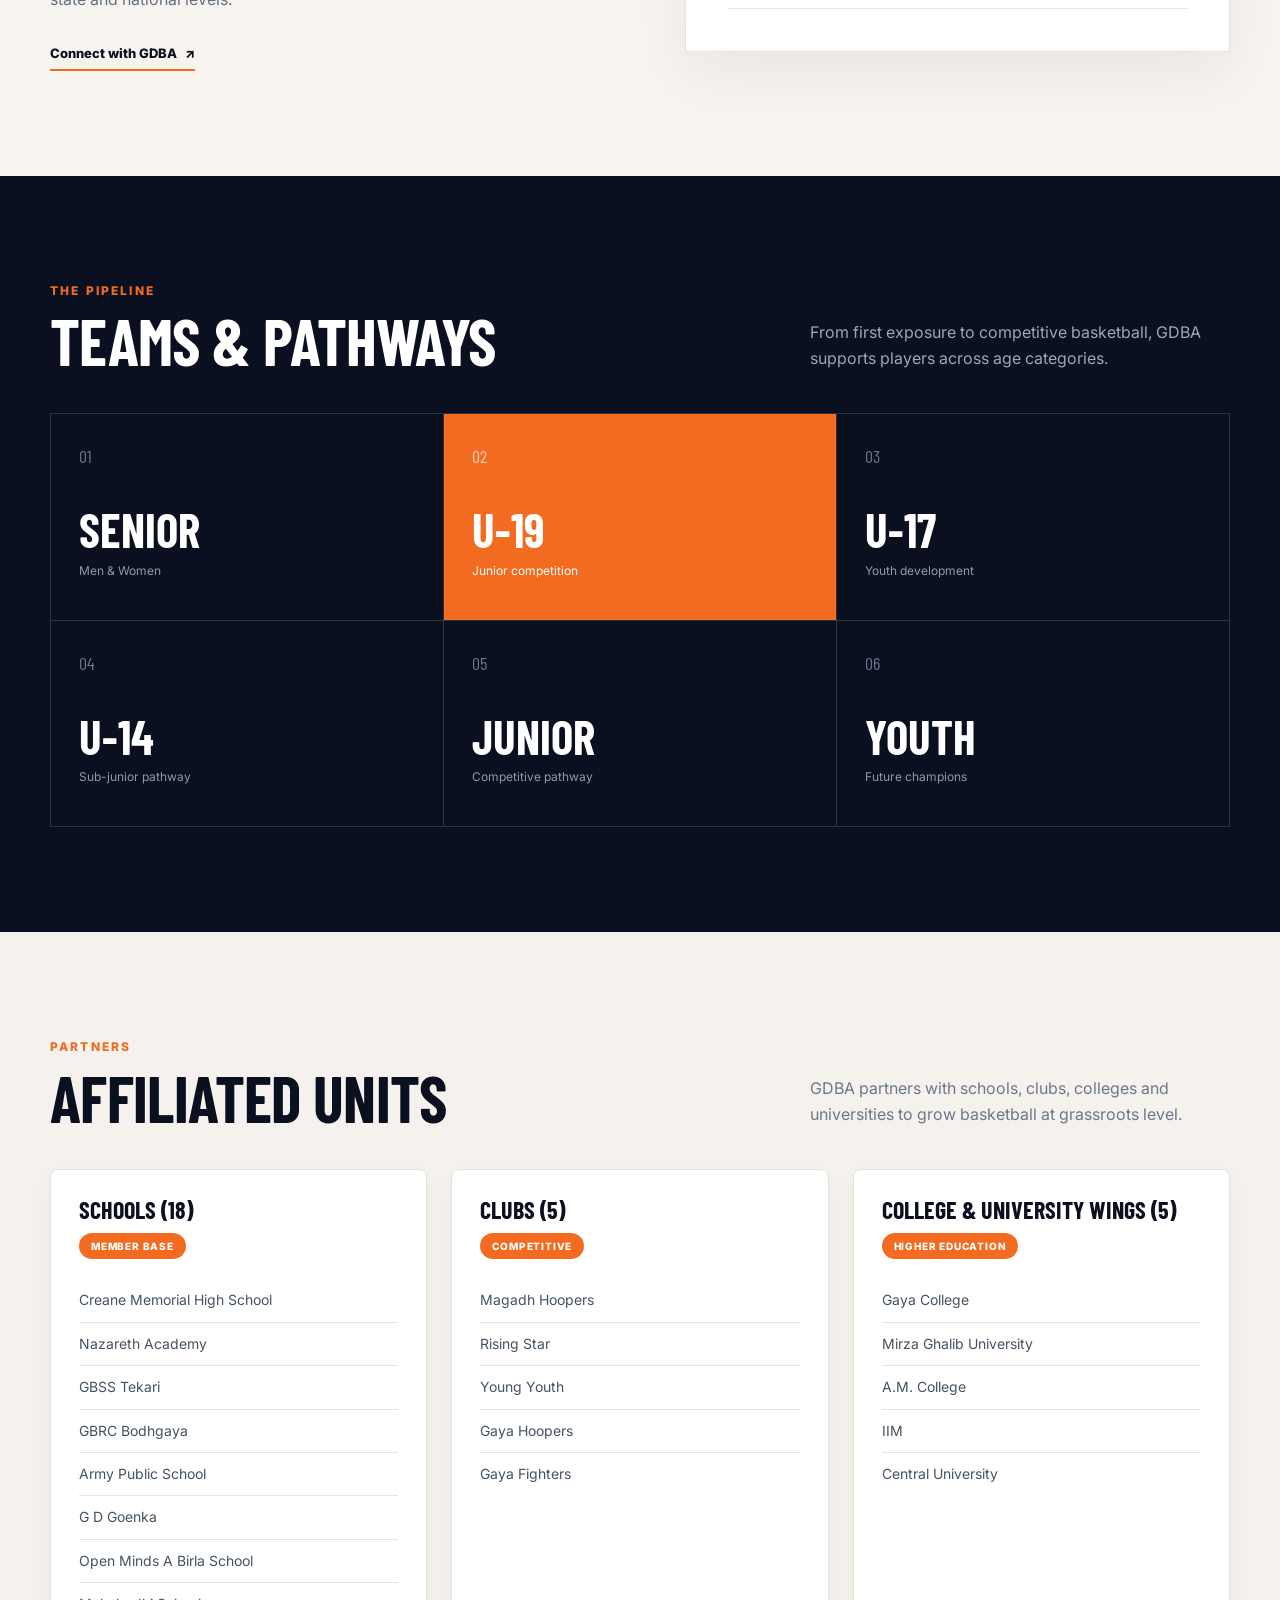
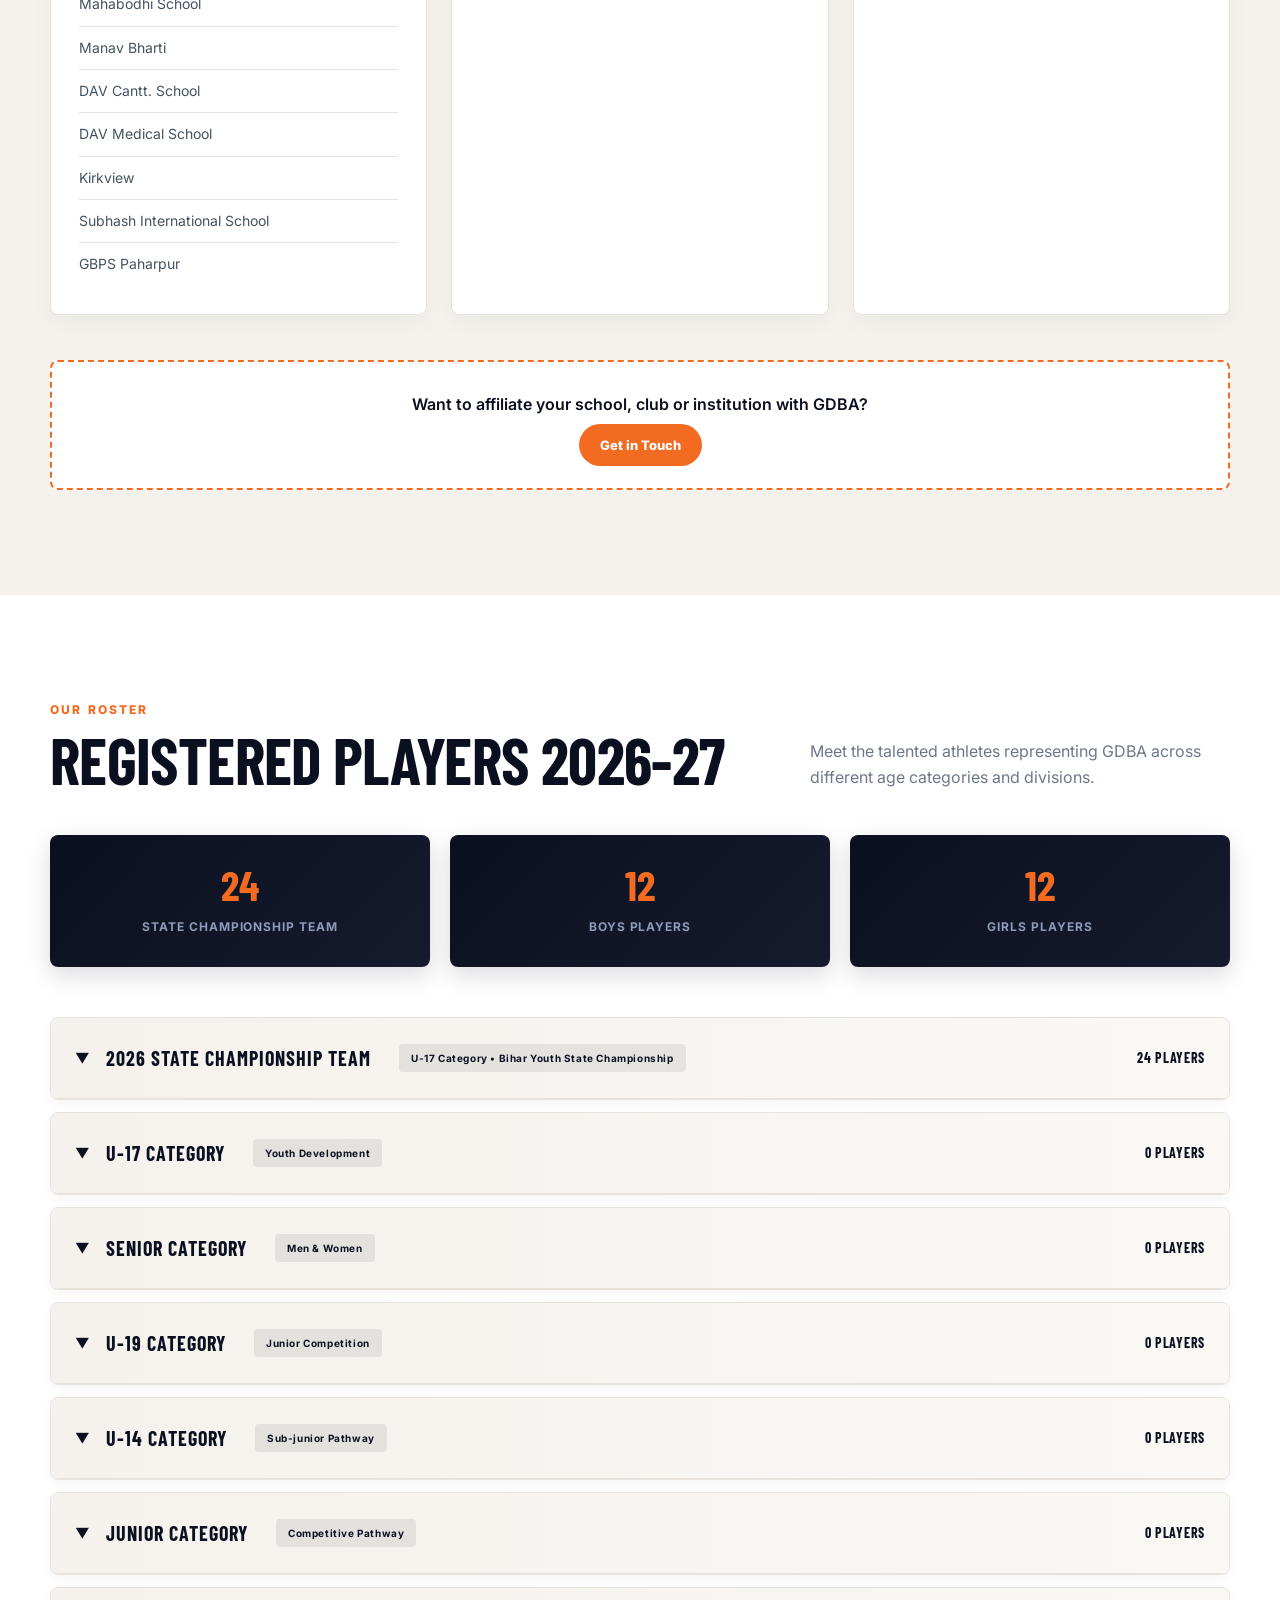
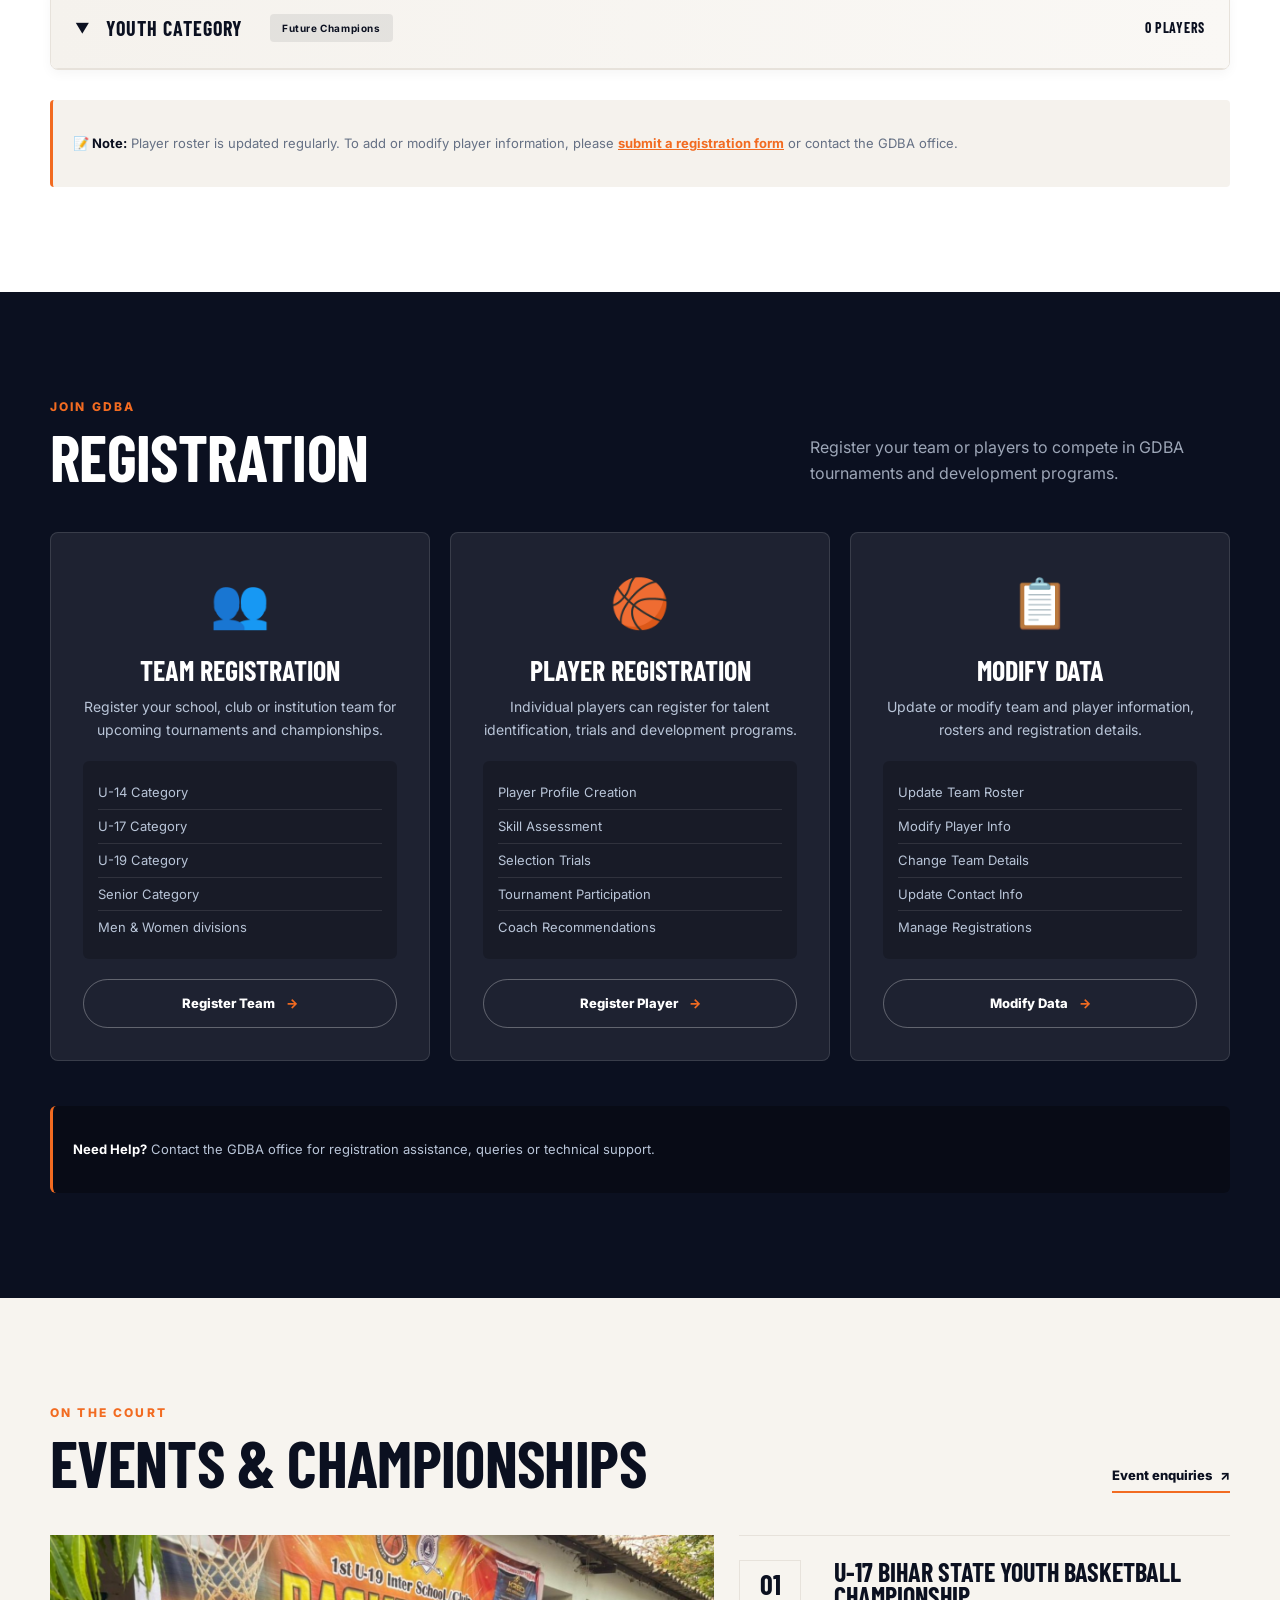
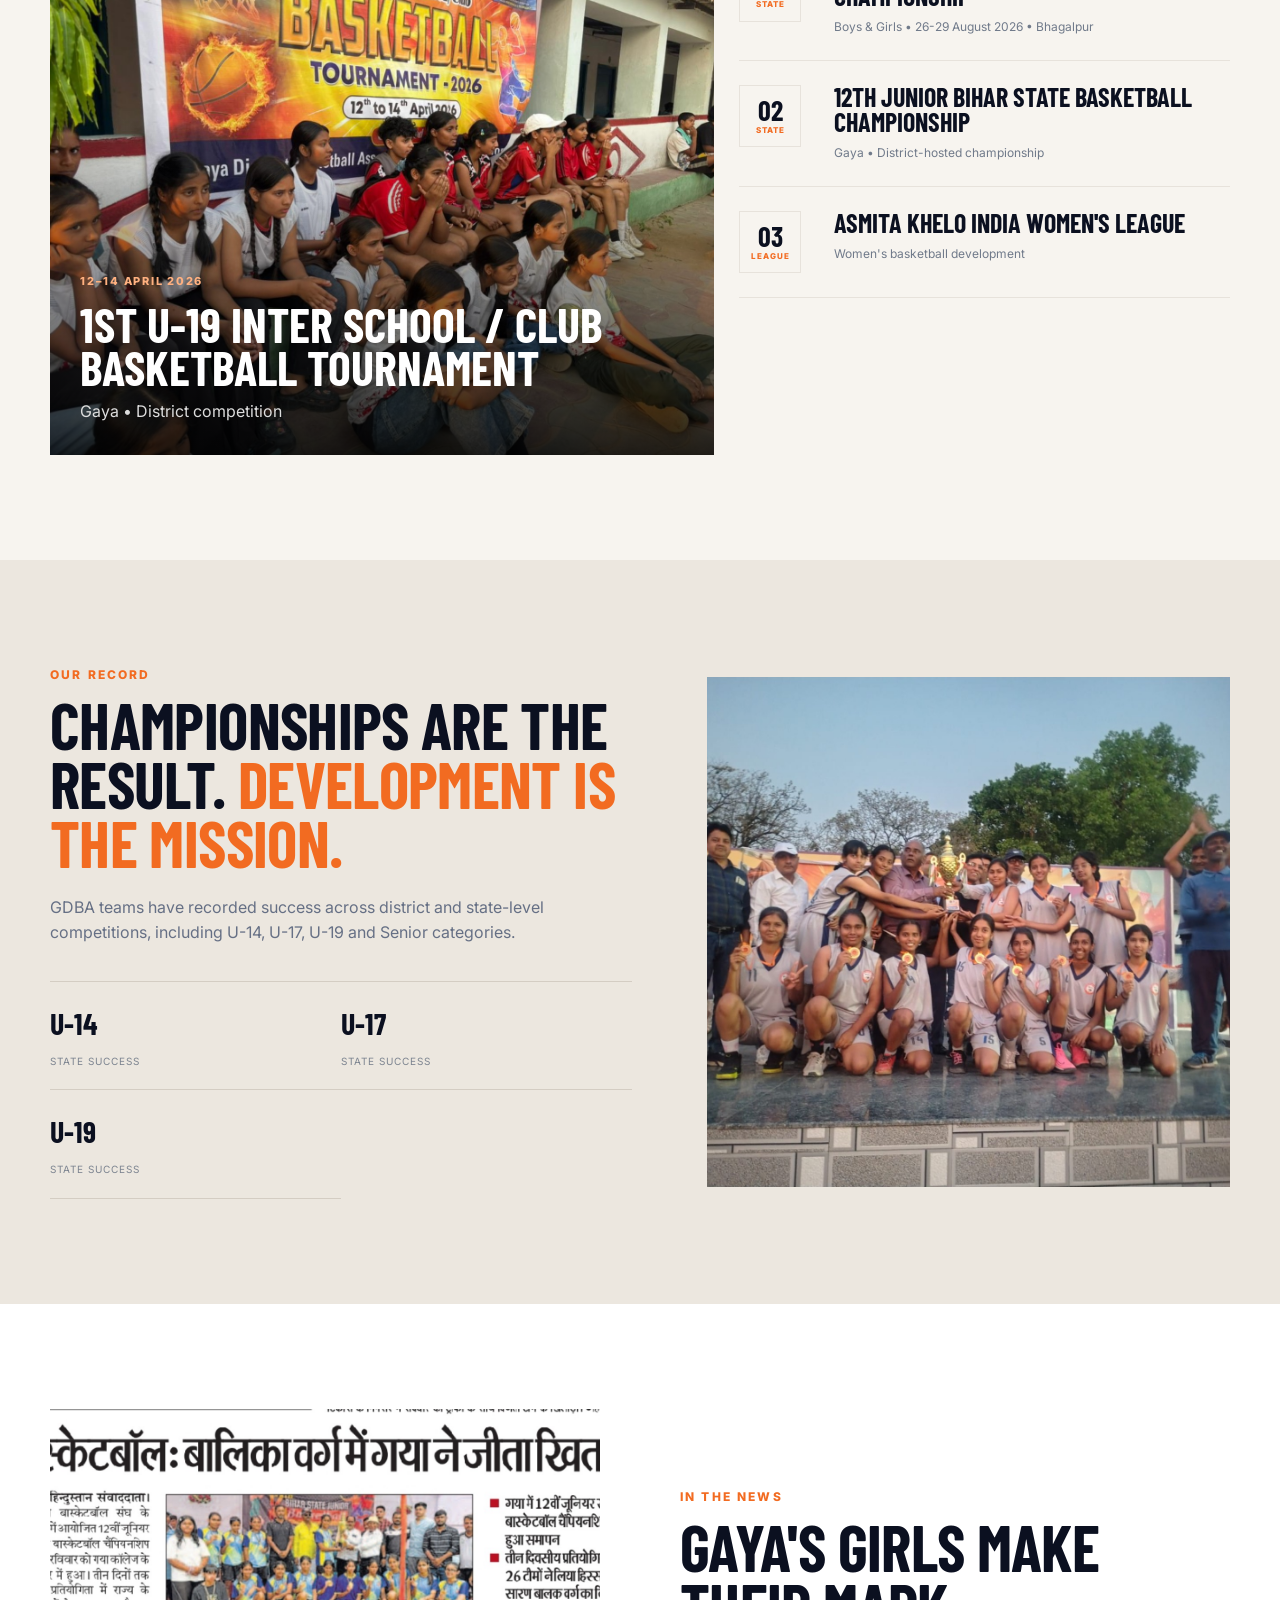
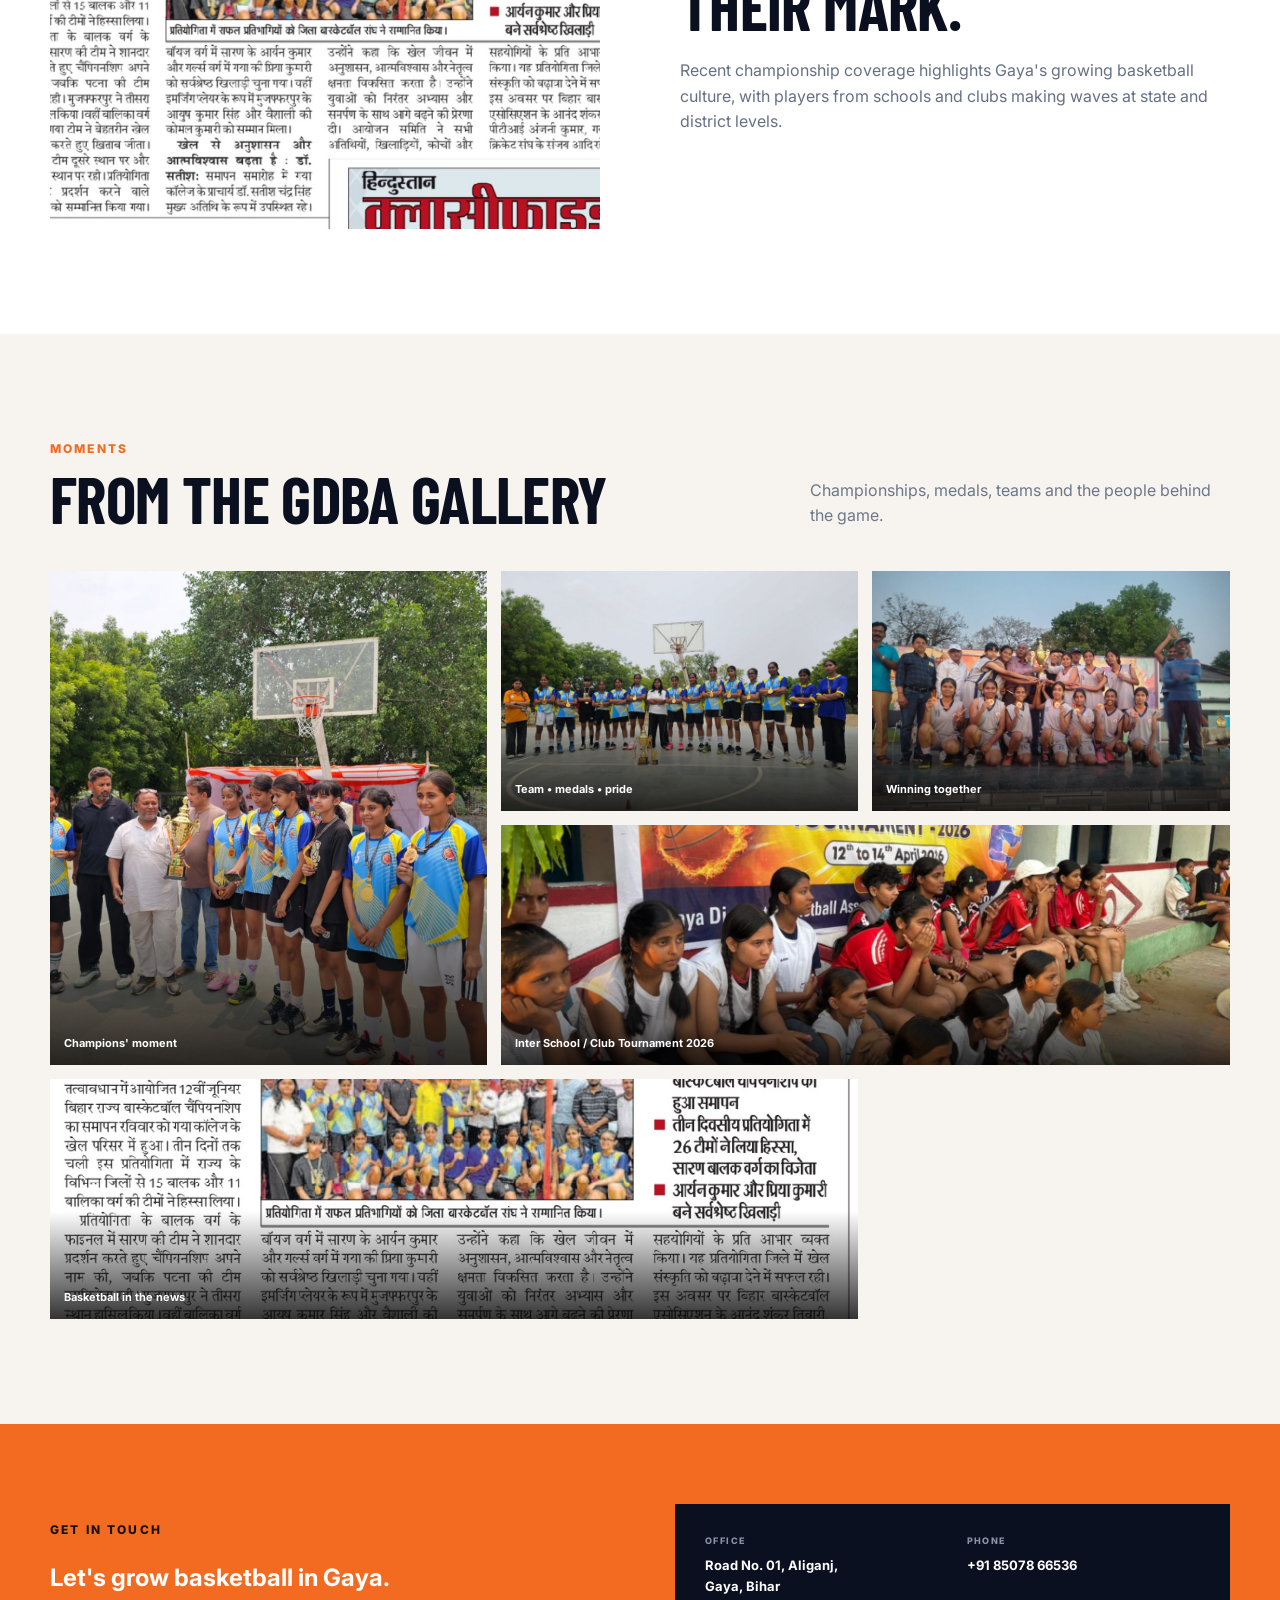
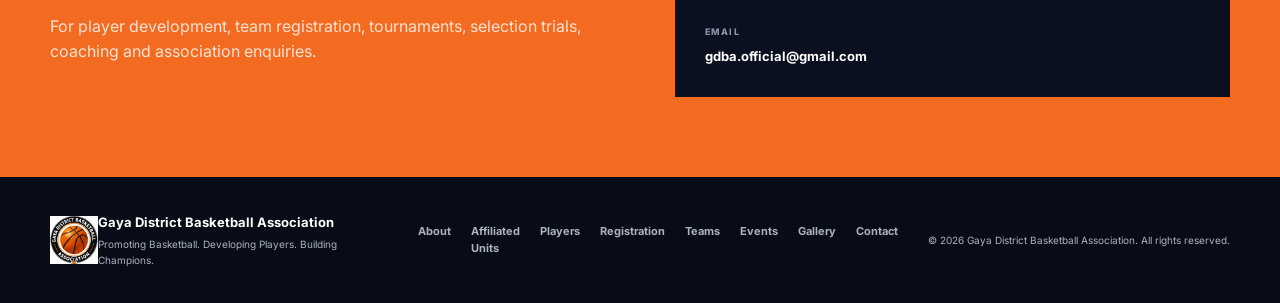
==== commit 1672a2c9: "Add 2026 State Championship Team with 24 players (12 boys and 12 girls) from Bihar Youth State Baske" ====
--- a/index.html
+++ b/index.html
@@ -196,22 +196,250 @@
 
         <div class="players-summary">
           <div class="summary-card">
-            <strong>120+</strong>
-            <span>Total Players</span>
+            <strong>24</strong>
+            <span>State Championship Team</span>
           </div>
           <div class="summary-card">
-            <strong>6</strong>
-            <span>Age Categories</span>
+            <strong>12</strong>
+            <span>Boys Players</span>
           </div>
           <div class="summary-card">
-            <strong>Boys & Girls</strong>
-            <span>Mixed Divisions</span>
+            <strong>12</strong>
+            <span>Girls Players</span>
           </div>
         </div>
 
         <!-- COLLAPSIBLE CATEGORIES -->
         <div class="players-container">
-          
+
+          <!-- 2026 STATE CHAMPIONSHIP TEAM - U-17 -->
+          <div class="player-category">
+            <div class="category-header" data-category="championship2026">
+              <div class="category-title">
+                <span class="category-icon">▼</span>
+                <h3>2026 STATE CHAMPIONSHIP TEAM</h3>
+                <span class="category-badge">U-17 Category • Bihar Youth State Championship</span>
+              </div>
+              <span class="player-count">24 Players</span>
+            </div>
+            <div class="category-content" id="championship2026-content">
+              
+              <!-- BOYS TEAM -->
+              <div class="team-section">
+                <h4 class="team-section-title">🏀 BOYS TEAM (12 Players)</h4>
+                <p class="team-section-subtitle">Coach: Ranjan Kumar | Manager: Sarwar Ali</p>
+                <div class="players-grid">
+                  <div class="player-card">
+                    <div class="player-info">
+                      <h4>Aditya Kumar</h4>
+                      <p class="player-detail">School: <strong>Dps</strong></p>
+                      <p class="player-detail">Position: <strong>Guard</strong></p>
+                    </div>
+                  </div>
+                  <div class="player-card">
+                    <div class="player-info">
+                      <h4>Shobhit</h4>
+                      <p class="player-detail">School: <strong>Dps</strong></p>
+                      <p class="player-detail">Position: <strong>Guard</strong></p>
+                    </div>
+                  </div>
+                  <div class="player-card">
+                    <div class="player-info">
+                      <h4>Prince Kumar</h4>
+                      <p class="player-detail">School: <strong>Govt High School</strong></p>
+                      <p class="player-detail">Position: <strong>Forward</strong></p>
+                    </div>
+                  </div>
+                  <div class="player-card">
+                    <div class="player-info">
+                      <h4>Vishnu Kumar</h4>
+                      <p class="player-detail">School: <strong>Aps</strong></p>
+                      <p class="player-detail">Position: <strong>Center</strong></p>
+                    </div>
+                  </div>
+                  <div class="player-card">
+                    <div class="player-info">
+                      <h4>Abhishek Kumar</h4>
+                      <p class="player-detail">School: <strong>Creane School</strong></p>
+                      <p class="player-detail">Position: <strong>Forward</strong></p>
+                    </div>
+                  </div>
+                  <div class="player-card">
+                    <div class="player-info">
+                      <h4>Utkarsh Vardhan</h4>
+                      <p class="player-detail">School: <strong>Dav</strong></p>
+                      <p class="player-detail">Position: <strong>Guard</strong></p>
+                    </div>
+                  </div>
+                  <div class="player-card">
+                    <div class="player-info">
+                      <h4>Tabshir Khan</h4>
+                      <p class="player-detail">School: <strong>Dav</strong></p>
+                      <p class="player-detail">Position: <strong>Forward</strong></p>
+                    </div>
+                  </div>
+                  <div class="player-card">
+                    <div class="player-info">
+                      <h4>Karan Kumar</h4>
+                      <p class="player-detail">School: <strong>Gbss</strong></p>
+                      <p class="player-detail">Position: <strong>Guard</strong></p>
+                    </div>
+                  </div>
+                  <div class="player-card">
+                    <div class="player-info">
+                      <h4>Prince Kumar</h4>
+                      <p class="player-detail">School: <strong>Gbss</strong></p>
+                      <p class="player-detail">Position: <strong>Center</strong></p>
+                    </div>
+                  </div>
+                  <div class="player-card">
+                    <div class="player-info">
+                      <h4>Shivam Kumar</h4>
+                      <p class="player-detail">School: <strong>Dps</strong></p>
+                      <p class="player-detail">Position: <strong>Forward</strong></p>
+                    </div>
+                  </div>
+                  <div class="player-card">
+                    <div class="player-info">
+                      <h4>Aditya Rana</h4>
+                      <p class="player-detail">School: <strong>Gbss</strong></p>
+                      <p class="player-detail">Position: <strong>Guard</strong></p>
+                    </div>
+                  </div>
+                  <div class="player-card">
+                    <div class="player-info">
+                      <h4>Utpal Kant</h4>
+                      <p class="player-detail">School: <strong>Gbss</strong></p>
+                      <p class="player-detail">Position: <strong>Forward</strong></p>
+                    </div>
+                  </div>
+                </div>
+              </div>
+
+              <!-- GIRLS TEAM -->
+              <div class="team-section">
+                <h4 class="team-section-title">🏀 GIRLS TEAM (12 Players)</h4>
+                <p class="team-section-subtitle">Coach: Faizan Khan | Manager: Sartia Kumari</p>
+                <div class="players-grid">
+                  <div class="player-card">
+                    <div class="player-info">
+                      <h4>Aditi Kumari</h4>
+                      <p class="player-detail">School: <strong>Creane School</strong></p>
+                      <p class="player-detail">Position: <strong>Guard</strong></p>
+                    </div>
+                  </div>
+                  <div class="player-card">
+                    <div class="player-info">
+                      <h4>Awantika</h4>
+                      <p class="player-detail">School: <strong>Creane School</strong></p>
+                      <p class="player-detail">Position: <strong>Forward</strong></p>
+                    </div>
+                  </div>
+                  <div class="player-card">
+                    <div class="player-info">
+                      <h4>Mithali Raj</h4>
+                      <p class="player-detail">School: <strong>Creane School</strong></p>
+                      <p class="player-detail">Position: <strong>Center</strong></p>
+                    </div>
+                  </div>
+                  <div class="player-card">
+                    <div class="player-info">
+                      <h4>Vidushi Raj</h4>
+                      <p class="player-detail">School: <strong>Govt High School</strong></p>
+                      <p class="player-detail">Position: <strong>Guard</strong></p>
+                    </div>
+                  </div>
+                  <div class="player-card">
+                    <div class="player-info">
+                      <h4>Divya Kumari</h4>
+                      <p class="player-detail">School: <strong>Dps</strong></p>
+                      <p class="player-detail">Position: <strong>Forward</strong></p>
+                    </div>
+                  </div>
+                  <div class="player-card">
+                    <div class="player-info">
+                      <h4>Supriya</h4>
+                      <p class="player-detail">School: <strong>Aps</strong></p>
+                      <p class="player-detail">Position: <strong>Guard</strong></p>
+                    </div>
+                  </div>
+                  <div class="player-card">
+                    <div class="player-info">
+                      <h4>Khushi Kumari</h4>
+                      <p class="player-detail">School: <strong>Creane School</strong></p>
+                      <p class="player-detail">Position: <strong>Forward</strong></p>
+                    </div>
+                  </div>
+                  <div class="player-card">
+                    <div class="player-info">
+                      <h4>Princess Dolly</h4>
+                      <p class="player-detail">School: <strong>Gbss, Tekari</strong></p>
+                      <p class="player-detail">Position: <strong>Center</strong></p>
+                    </div>
+                  </div>
+                  <div class="player-card">
+                    <div class="player-info">
+                      <h4>Faiza</h4>
+                      <p class="player-detail">School: <strong>Creane School</strong></p>
+                      <p class="player-detail">Position: <strong>Guard</strong></p>
+                    </div>
+                  </div>
+                  <div class="player-card">
+                    <div class="player-info">
+                      <h4>Ayushi</h4>
+                      <p class="player-detail">School: <strong>Gbss, Tekari</strong></p>
+                      <p class="player-detail">Position: <strong>Forward</strong></p>
+                    </div>
+                  </div>
+                  <div class="player-card">
+                    <div class="player-info">
+                      <h4>Kumari Aditi</h4>
+                      <p class="player-detail">School: <strong>Gbss, Tekari</strong></p>
+                      <p class="player-detail">Position: <strong>Guard</strong></p>
+                    </div>
+                  </div>
+                  <div class="player-card">
+                    <div class="player-info">
+                      <h4>Tooba Hashim</h4>
+                      <p class="player-detail">School: <strong>Nazareth Academy</strong></p>
+                      <p class="player-detail">Position: <strong>Forward</strong></p>
+                    </div>
+                  </div>
+                </div>
+              </div>
+
+            </div>
+          </div>
+
+          <!-- U-17 CATEGORY (EMPTY TEMPLATE) -->
+          <div class="player-category">
+            <div class="category-header" data-category="u17">
+              <div class="category-title">
+                <span class="category-icon">▼</span>
+                <h3>U-17 CATEGORY</h3>
+                <span class="category-badge">Youth Development</span>
+              </div>
+              <span class="player-count">0 Players</span>
+            </div>
+            <div class="category-content" id="u17-content">
+              <div class="players-grid">
+                <!-- ADD PLAYERS HERE -->
+                <div class="player-card">
+                  <div class="player-info">
+                    <h4>Player Name</h4>
+                    <p class="player-detail">School/Club: <strong>Institution Name</strong></p>
+                    <p class="player-detail">Position: <strong>Small Forward</strong></p>
+                    <p class="player-detail">Height: <strong>178 cm</strong> | Weight: <strong>72 kg</strong></p>
+                  </div>
+                </div>
+                <!-- DUPLICATE ABOVE FOR MORE PLAYERS -->
+              </div>
+              <div class="empty-state">
+                <p>No players registered in this category yet.</p>
+              </div>
+            </div>
+          </div>
+
           <!-- SENIOR CATEGORY -->
           <div class="player-category">
             <div class="category-header" data-category="senior">
@@ -260,35 +488,6 @@
                     <p class="player-detail">School/Club: <strong>Institution Name</strong></p>
                     <p class="player-detail">Position: <strong>Shooting Guard</strong></p>
                     <p class="player-detail">Height: <strong>185 cm</strong> | Weight: <strong>78 kg</strong></p>
-                  </div>
-                </div>
-                <!-- DUPLICATE ABOVE FOR MORE PLAYERS -->
-              </div>
-              <div class="empty-state">
-                <p>No players registered in this category yet.</p>
-              </div>
-            </div>
-          </div>
-
-          <!-- U-17 CATEGORY -->
-          <div class="player-category">
-            <div class="category-header" data-category="u17">
-              <div class="category-title">
-                <span class="category-icon">▼</span>
-                <h3>U-17 CATEGORY</h3>
-                <span class="category-badge">Youth Development</span>
-              </div>
-              <span class="player-count">0 Players</span>
-            </div>
-            <div class="category-content" id="u17-content">
-              <div class="players-grid">
-                <!-- ADD PLAYERS HERE -->
-                <div class="player-card">
-                  <div class="player-info">
-                    <h4>Player Name</h4>
-                    <p class="player-detail">School/Club: <strong>Institution Name</strong></p>
-                    <p class="player-detail">Position: <strong>Small Forward</strong></p>
-                    <p class="player-detail">Height: <strong>178 cm</strong> | Weight: <strong>72 kg</strong></p>
                   </div>
                 </div>
                 <!-- DUPLICATE ABOVE FOR MORE PLAYERS -->
@@ -470,7 +669,7 @@
             <div class="event-overlay"><span>12–14 APRIL 2026</span><h3>1st U-19 Inter School / Club Basketball Tournament</h3><p>Gaya • District competition</p></div>
           </article>
           <div class="event-list">
-            <article><div class="event-date"><b>01</b><small>STATE</small></div><div><h3>U-14 Bihar State Youth Basketball Championship</h3><p>Girls • Winner • Darbhanga</p></div></article>
+            <article><div class="event-date"><b>01</b><small>STATE</small></div><div><h3>U-17 Bihar State Youth Basketball Championship</h3><p>Boys & Girls • 26-29 August 2026 • Bhagalpur</p></div></article>
             <article><div class="event-date"><b>02</b><small>STATE</small></div><div><h3>12th Junior Bihar State Basketball Championship</h3><p>Gaya • District-hosted championship</p></div></article>
             <article><div class="event-date"><b>03</b><small>LEAGUE</small></div><div><h3>Asmita Khelo India Women's League</h3><p>Women's basketball development</p></div></article>
           </div>
--- a/styles.css
+++ b/styles.css
@@ -14,6 +14,51 @@
 .affiliated-cta{text-align:center;padding:30px;background:#fff;border:2px dashed var(--orange);border-radius:8px;margin-top:30px}
 .affiliated-cta p{margin:0 0 15px;font-size:16px;font-weight:600;color:var(--ink)}
 .affiliated-cta .btn{margin:0 auto}
+
+/* PLAYERS SECTION STYLES */
+.players{background:#fff}
+.players-summary{display:grid;grid-template-columns:repeat(3,1fr);gap:20px;margin:45px 0;margin-bottom:50px}
+.summary-card{background:linear-gradient(135deg,var(--ink),var(--ink2));color:#fff;padding:28px;border-radius:8px;text-align:center;box-shadow:0 8px 24px rgba(11,16,32,.15)}
+.summary-card strong{display:block;font-family:'Barlow Condensed';font-size:42px;line-height:1;margin-bottom:8px;color:var(--orange)}
+.summary-card span{font-size:12px;text-transform:uppercase;color:#8d9ab8;letter-spacing:.08em;font-weight:700}
+
+.players-container{display:flex;flex-direction:column;gap:12px}
+.player-category{background:#fff;border:1px solid var(--line);border-radius:8px;overflow:hidden;box-shadow:0 4px 12px rgba(28,23,15,.04);transition:.3s}
+.player-category:hover{box-shadow:0 8px 20px rgba(28,23,15,.08)}
+
+.category-header{display:flex;justify-content:space-between;align-items:center;padding:24px;background:linear-gradient(90deg,#f5f2ed,#faf8f5);border-bottom:1px solid var(--line);cursor:pointer;user-select:none;transition:.2s}
+.category-header:hover{background:linear-gradient(90deg,#ede8e0,#f2ede5)}
+.category-header.active{background:linear-gradient(90deg,var(--orange),var(--orange2));border-bottom-color:var(--orange)}
+
+.category-title{display:flex;align-items:center;gap:16px;flex:1}
+.category-icon{display:inline-block;font-size:14px;color:var(--ink);transition:.3s;font-weight:700}
+.category-header.active .category-icon{transform:rotate(180deg);color:#fff}
+
+.category-title h3{margin:0;font-family:'Barlow Condensed';font-size:20px;text-transform:uppercase;letter-spacing:.05em;color:var(--ink)}
+.category-header.active .category-title h3{color:#fff}
+
+.category-badge{display:inline-block;background:rgba(11,16,32,.08);color:var(--ink);font-size:10px;font-weight:700;padding:6px 12px;border-radius:4px;letter-spacing:.06em;margin-left:12px}
+.category-header.active .category-badge{background:rgba(255,255,255,.2);color:#fff}
+
+.player-count{font-family:'Barlow Condensed';font-size:14px;font-weight:700;color:var(--ink);letter-spacing:.05em;text-transform:uppercase}
+.category-header.active .player-count{color:#fff}
+
+.category-content{max-height:0;overflow:hidden;transition:max-height .35s ease}
+.category-content.active{max-height:2000px}
+
+.players-grid{display:grid;grid-template-columns:repeat(auto-fill,minmax(300px,1fr));gap:16px;padding:24px}
+.player-card{background:#f5f2ed;border:1px solid var(--line);border-radius:6px;padding:18px;transition:.2s}
+.player-card:hover{background:#ede8e0;transform:translateY(-2px)}
+
+.player-info h4{margin:0 0 14px;font-family:'Barlow Condensed';font-size:18px;text-transform:uppercase;color:var(--ink);letter-spacing:.03em}
+.player-detail{margin:8px 0;font-size:13px;color:#657084;line-height:1.5}
+.player-detail strong{color:var(--ink);font-weight:700}
+
+.empty-state{text-align:center;padding:40px 24px;color:#8d95a6;font-size:14px}
+
+.players-note{background:#f5f2ed;padding:20px;border-left:3px solid var(--orange);border-radius:4px;margin-top:30px;font-size:13px;color:#657084}
+.players-note strong{color:var(--ink)}
+.players-note a{color:var(--orange);text-decoration:underline;font-weight:700}
 
 /* REGISTRATION STYLES */
 .registration-grid{display:grid;grid-template-columns:repeat(3,1fr);gap:20px;margin:45px 0}
@@ -32,4 +77,4 @@
 .registration-note strong{color:#fff}
 .registration-note a{color:var(--orange);text-decoration:underline}
 
-.team-grid{border-top:1px solid #2a3348;border-left:1px solid #2a3348;display:grid;grid-template-columns:repeat(3,1fr)}.team-card{min-height:190px;padding:28px;border-right:1px solid #2a3348;border-bottom:1px solid #2a3348;transition:.25s}.team-card:hover,.team-card.featured{background:var(--orange)}.team-card span{font-family:'Barlow Condensed';color:#697389;font-size:18px}.team-card:hover span,.team-card.featured span{color:#ffd2b6}.team-card h3{font-family:'Barlow Condensed';font-size:47px;text-transform:uppercase;margin:40px 0 0;line-height:.8}.team-card p{color:#8f99ad;font-size:12px}.team-card:hover p,.team-card.featured p{color:#fff}.event-grid{display:grid;grid-template-columns:1.15fr .85fr;gap:25px}.event-feature{height:520px;position:relative;overflow:hidden}.event-feature:after{content:"";position:absolute;inset:35% 0 0;background:linear-gradient(transparent,rgba(0,0,0,.85))}.event-overlay{position:absolute;z-index:2;bottom:30px;left:30px;color:#fff;max-width:650px}.event-overlay span{font-size:11px;font-weight:800;color:#ffb180;letter-spacing:.16em}.event-overlay h3{font-family:'Barlow Condensed';font-size:48px;line-height:.9;text-transform:uppercase;margin:10px 0}.event-overlay p{margin:0;color:#ddd}.event-list{border-top:1px solid var(--line)}.event-list article{display:grid;grid-template-columns:75px 1fr;gap:20px;padding:24px 0;border-bottom:1px solid var(--line)}.event-date{width:62px;height:62px;border:1px solid var(--line);display:flex;flex-direction:column;align-items:center;justify-content:center}.event-date b{font-family:'Barlow Condensed';font-size:28px;line-height:1}.event-date small{font-size:8px;color:var(--orange);font-weight:800;letter-spacing:.12em}.event-list h3{font-family:'Barlow Condensed';font-size:26px;text-transform:uppercase;line-height:.95;margin:0 0 8px}.event-list p{font-size:12px;color:#707a8a;margin:0}.achievements{background:#ece7df}.achievement-wrap{display:grid;grid-template-columns:1fr .9fr;gap:75px;align-items:center}.achievement-image{height:510px;overflow:hidden}.achievement-copy h2{font-size:clamp(48px,5vw,72px)}.achievement-copy>p{color:#667085;max-width:560px}.achievement-numbers{display:grid;grid-template-columns:1fr 1fr;margin-top:35px;border-top:1px solid #d4cdc3}.achievement-numbers div{padding:17px 10px 17px 0;border-bottom:1px solid #d4cdc3}.achievement-numbers strong{display:block;font-family:'Barlow Condensed';font-size:30px}.achievement-numbers span{font-size:10px;text-transform:uppercase;color:#7c8490;letter-spacing:.1em}.news{background:#fff}.news-grid{display:grid;grid-template-columns:1fr 1fr;gap:80px;align-items:center}.news-photo{height:420px;overflow:hidden}.news-copy h2{max-width:520px}.news-copy>p{color:#667085}.quote{border-left:3px solid var(--orange);padding:16px 20px;background:#faf8f5;font-weight:700;font-size:15px;margin-top:25px}.gallery-grid{display:grid;grid-template-columns:1.1fr .9fr .9fr;grid-auto-rows:240px;gap:14px}.gallery-item{margin:0;position:relative;overflow:hidden;background:#111}.gallery-item:after{content:"";position:absolute;inset:55% 0 0;background:linear-gradient(transparent,rgba(0,0,0,.8))}.gallery-item img{transition:.5s}.gallery-item:hover img{transform:scale(1.04)}.gallery-item figcaption{position:absolute;z-index:2;bottom:12px;left:14px;color:#fff;font-size:11px;font-weight:700}.gallery-item.tall{grid-row:span 2}.gallery-item.wide{grid-column:span 2}.contact{background:var(--orange);color:#fff;padding:80px 0}.contact .section-kicker{color:#1a1110}.contact h2{margin-bottom:15px}.contact p{max-width:540px;color:#ffe2d2}.contact-wrap{display:grid;grid-template-columns:1fr 1fr;gap:70px;align-items:center}.contact-card{background:#0b1020;padding:30px;display:grid;grid-template-columns:1fr 1fr;gap:28px}.contact-card div{display:flex;flex-direction:column}.contact-card span{font-size:9px;color:#8993a8;letter-spacing:.16em;font-weight:800}.contact-card strong{font-size:13px;margin-top:7px}.contact-card a:hover{color:var(--orange)}.footer{background:#080c17;color:#aab1bf;padding:35px 0}.footer-wrap{display:grid;grid-template-columns:1.3fr 1fr auto;align-items:center;gap:30px}.footer-brand{display:flex;align-items:center}.footer-brand img{width:48px;height:48px;object-fit:contain}.footer-brand strong,.footer-brand span{display:block}.footer-brand strong{color:#fff;font-size:13px}.footer-brand span{font-size:10px;margin-top:3px}.footer-links{display:flex;gap:20px;justify-content:center;font-size:11px;font-weight:700}.footer-links a:hover{color:var(--orange)}.footer p{font-size:10px;margin:0;text-align:right}@media(max-width:900px){.nav{display:none;position:absolute;top:78px;left:0;right:0;background:var(--cream);padding:18px 20px;border-bottom:1px solid var(--line);flex-direction:column;align-items:stretch}.nav.open{display:flex}.menu-toggle{display:block}.hero-grid,.two-col,.achievement-wrap,.news-grid,.contact-wrap{grid-template-columns:1fr}.hero-grid{padding-top:45px}.hero-visual{height:470px}.hero-bottom{display:none}.event-grid{grid-template-columns:1fr}.team-grid{grid-template-columns:1fr 1fr}.gallery-grid{grid-template-columns:1fr 1fr}.gallery-item.wide{grid-column:span 2}.footer-wrap{grid-template-columns:1fr}.footer-links{justify-content:flex-start;flex-wrap:wrap}.footer p{text-align:left}.section{padding:80px 0}.two-col,.achievement-wrap,.news-grid,.contact-wrap{gap:45px}.contact-card{grid-template-columns:1fr}.affiliated-grid{grid-template-columns:1fr}.registration-grid{grid-template-columns:1fr}}@media(max-width:560px){.container{width:min(var(--max),calc(100% - 28px))}.topbar{font-size:9px}.topbar span:last-child{display:none}.brand strong{font-size:18px}.brand b{font-size:9px}.brand img{width:46px;height:46px}.hero h1{font-size:58px}.hero-visual{height:380px}.main-photo{width:78%;height:72%}.mini-photo{width:54%;height:48%}.hero-stats{gap:22px}.hero-stats strong{font-size:27px}.section-head{align-items:start;flex-direction:column}.team-grid{grid-template-columns:1fr}.event-feature{height:430px}.event-overlay h3{font-size:38px}.gallery-grid{display:grid;grid-template-columns:1fr;grid-auto-rows:250px}.gallery-item.wide{grid-column:auto}.gallery-item.tall{grid-row:auto}.mission-card{padding:28px}.mission-card h3{font-size:36px}.hero-bottom{display:none}}
+.team-grid{border-top:1px solid #2a3348;border-left:1px solid #2a3348;display:grid;grid-template-columns:repeat(3,1fr)}.team-card{min-height:190px;padding:28px;border-right:1px solid #2a3348;border-bottom:1px solid #2a3348;transition:.25s}.team-card:hover,.team-card.featured{background:var(--orange)}.team-card span{font-family:'Barlow Condensed';color:#697389;font-size:18px}.team-card:hover span,.team-card.featured span{color:#ffd2b6}.team-card h3{font-family:'Barlow Condensed';font-size:47px;text-transform:uppercase;margin:40px 0 0;line-height:.8}.team-card p{color:#8f99ad;font-size:12px}.team-card:hover p,.team-card.featured p{color:#fff}.event-grid{display:grid;grid-template-columns:1.15fr .85fr;gap:25px}.event-feature{height:520px;position:relative;overflow:hidden}.event-feature:after{content:"";position:absolute;inset:35% 0 0;background:linear-gradient(transparent,rgba(0,0,0,.85))}.event-overlay{position:absolute;z-index:2;bottom:30px;left:30px;color:#fff;max-width:650px}.event-overlay span{font-size:11px;font-weight:800;color:#ffb180;letter-spacing:.16em}.event-overlay h3{font-family:'Barlow Condensed';font-size:48px;line-height:.9;text-transform:uppercase;margin:10px 0}.event-overlay p{margin:0;color:#ddd}.event-list{border-top:1px solid var(--line)}.event-list article{display:grid;grid-template-columns:75px 1fr;gap:20px;padding:24px 0;border-bottom:1px solid var(--line)}.event-date{width:62px;height:62px;border:1px solid var(--line);display:flex;flex-direction:column;align-items:center;justify-content:center}.event-date b{font-family:'Barlow Condensed';font-size:28px;line-height:1}.event-date small{font-size:8px;color:var(--orange);font-weight:800;letter-spacing:.12em}.event-list h3{font-family:'Barlow Condensed';font-size:26px;text-transform:uppercase;line-height:.95;margin:0 0 8px}.event-list p{font-size:12px;color:#707a8a;margin:0}.achievements{background:#ece7df}.achievement-wrap{display:grid;grid-template-columns:1fr .9fr;gap:75px;align-items:center}.achievement-image{height:510px;overflow:hidden}.achievement-copy h2{font-size:clamp(48px,5vw,72px)}.achievement-copy>p{color:#667085;max-width:560px}.achievement-numbers{display:grid;grid-template-columns:1fr 1fr;margin-top:35px;border-top:1px solid #d4cdc3}.achievement-numbers div{padding:17px 10px 17px 0;border-bottom:1px solid #d4cdc3}.achievement-numbers strong{display:block;font-family:'Barlow Condensed';font-size:30px}.achievement-numbers span{font-size:10px;text-transform:uppercase;color:#7c8490;letter-spacing:.1em}.news{background:#fff}.news-grid{display:grid;grid-template-columns:1fr 1fr;gap:80px;align-items:center}.news-photo{height:420px;overflow:hidden}.news-copy h2{max-width:520px}.news-copy>p{color:#667085}.quote{border-left:3px solid var(--orange);padding:16px 20px;background:#faf8f5;font-weight:700;font-size:15px;margin-top:25px}.gallery-grid{display:grid;grid-template-columns:1.1fr .9fr .9fr;grid-auto-rows:240px;gap:14px}.gallery-item{margin:0;position:relative;overflow:hidden;background:#111}.gallery-item:after{content:"";position:absolute;inset:55% 0 0;background:linear-gradient(transparent,rgba(0,0,0,.8))}.gallery-item img{transition:.5s}.gallery-item:hover img{transform:scale(1.04)}.gallery-item figcaption{position:absolute;z-index:2;bottom:12px;left:14px;color:#fff;font-size:11px;font-weight:700}.gallery-item.tall{grid-row:span 2}.gallery-item.wide{grid-column:span 2}.contact{background:var(--orange);color:#fff;padding:80px 0}.contact .section-kicker{color:#1a1110}.contact h2{margin-bottom:15px}.contact p{max-width:540px;color:#ffe2d2}.contact-wrap{display:grid;grid-template-columns:1fr 1fr;gap:70px;align-items:center}.contact-card{background:#0b1020;padding:30px;display:grid;grid-template-columns:1fr 1fr;gap:28px}.contact-card div{display:flex;flex-direction:column}.contact-card span{font-size:9px;color:#8993a8;letter-spacing:.16em;font-weight:800}.contact-card strong{font-size:13px;margin-top:7px}.contact-card a:hover{color:var(--orange)}.footer{background:#080c17;color:#aab1bf;padding:35px 0}.footer-wrap{display:grid;grid-template-columns:1.3fr 1fr auto;align-items:center;gap:30px}.footer-brand{display:flex;align-items:center}.footer-brand img{width:48px;height:48px;object-fit:contain}.footer-brand strong,.footer-brand span{display:block}.footer-brand strong{color:#fff;font-size:13px}.footer-brand span{font-size:10px;margin-top:3px}.footer-links{display:flex;gap:20px;justify-content:center;font-size:11px;font-weight:700}.footer-links a:hover{color:var(--orange)}.footer p{font-size:10px;margin:0;text-align:right}@media(max-width:900px){.nav{display:none;position:absolute;top:78px;left:0;right:0;background:var(--cream);padding:18px 20px;border-bottom:1px solid var(--line);flex-direction:column;align-items:stretch}.nav.open{display:flex}.menu-toggle{display:block}.hero-grid,.two-col,.achievement-wrap,.news-grid,.contact-wrap{grid-template-columns:1fr}.hero-grid{padding-top:45px}.hero-visual{height:470px}.hero-bottom{display:none}.event-grid{grid-template-columns:1fr}.team-grid{grid-template-columns:1fr 1fr}.gallery-grid{grid-template-columns:1fr 1fr}.gallery-item.wide{grid-column:span 2}.footer-wrap{grid-template-columns:1fr}.footer-links{justify-content:flex-start;flex-wrap:wrap}.footer p{text-align:left}.section{padding:80px 0}.two-col,.achievement-wrap,.news-grid,.contact-wrap{gap:45px}.contact-card{grid-template-columns:1fr}.affiliated-grid{grid-template-columns:1fr}.registration-grid{grid-template-columns:1fr}.players-summary{grid-template-columns:1fr 1fr}.players-grid{grid-template-columns:1fr}}@media(max-width:560px){.container{width:min(var(--max),calc(100% - 28px))}.topbar{font-size:9px}.topbar span:last-child{display:none}.brand strong{font-size:18px}.brand b{font-size:9px}.brand img{width:46px;height:46px}.hero h1{font-size:58px}.hero-visual{height:380px}.main-photo{width:78%;height:72%}.mini-photo{width:54%;height:48%}.hero-stats{gap:22px}.hero-stats strong{font-size:27px}.section-head{align-items:start;flex-direction:column}.team-grid{grid-template-columns:1fr}.event-feature{height:430px}.event-overlay h3{font-size:38px}.gallery-grid{display:grid;grid-template-columns:1fr;grid-auto-rows:250px}.gallery-item.wide{grid-column:auto}.gallery-item.tall{grid-row:auto}.mission-card{padding:28px}.mission-card h3{font-size:36px}.hero-bottom{display:none}.players-summary{grid-template-columns:1fr}.category-title{flex-direction:column;align-items:flex-start}.category-title h3{font-size:18px}.category-badge{margin-left:0;margin-top:8px}.players-grid{grid-template-columns:1fr}.category-header{flex-direction:column;align-items:flex-start;gap:12px}.player-count{align-self:flex-end;margin-top:-25px}}
